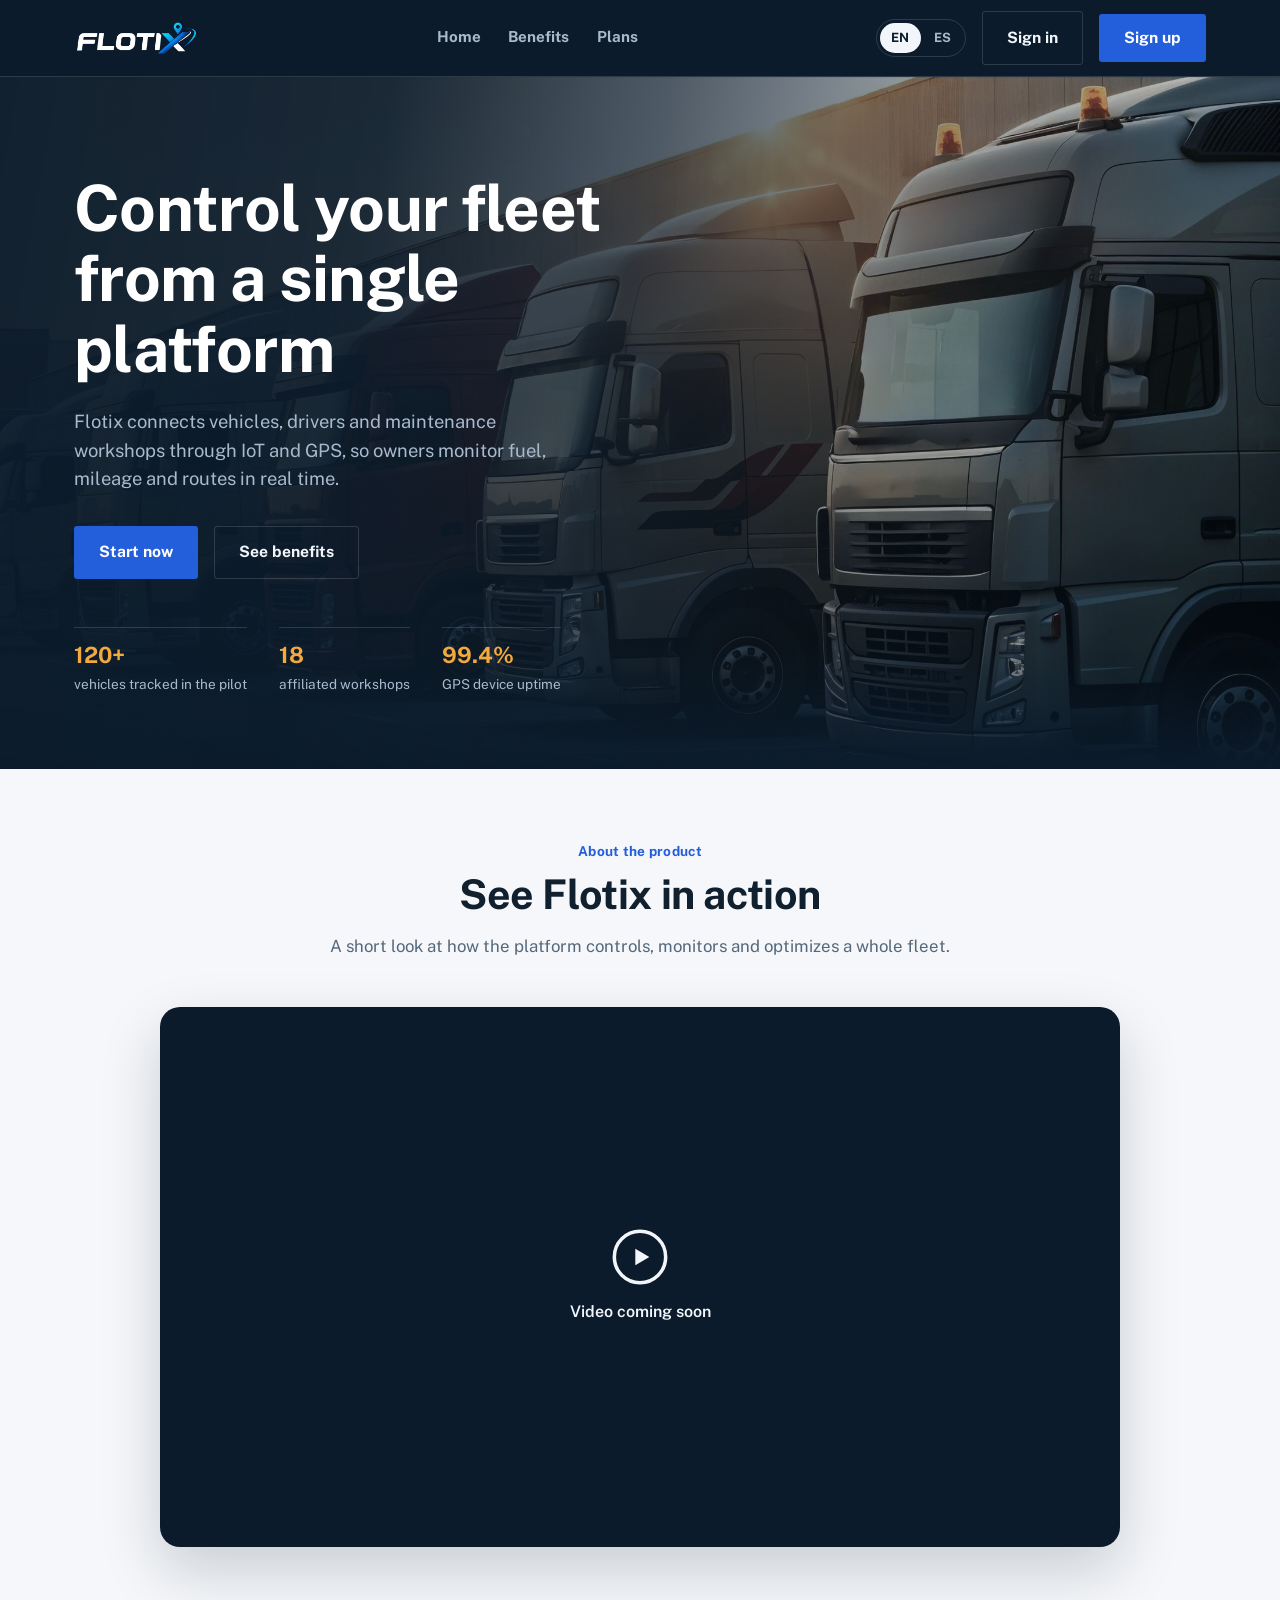
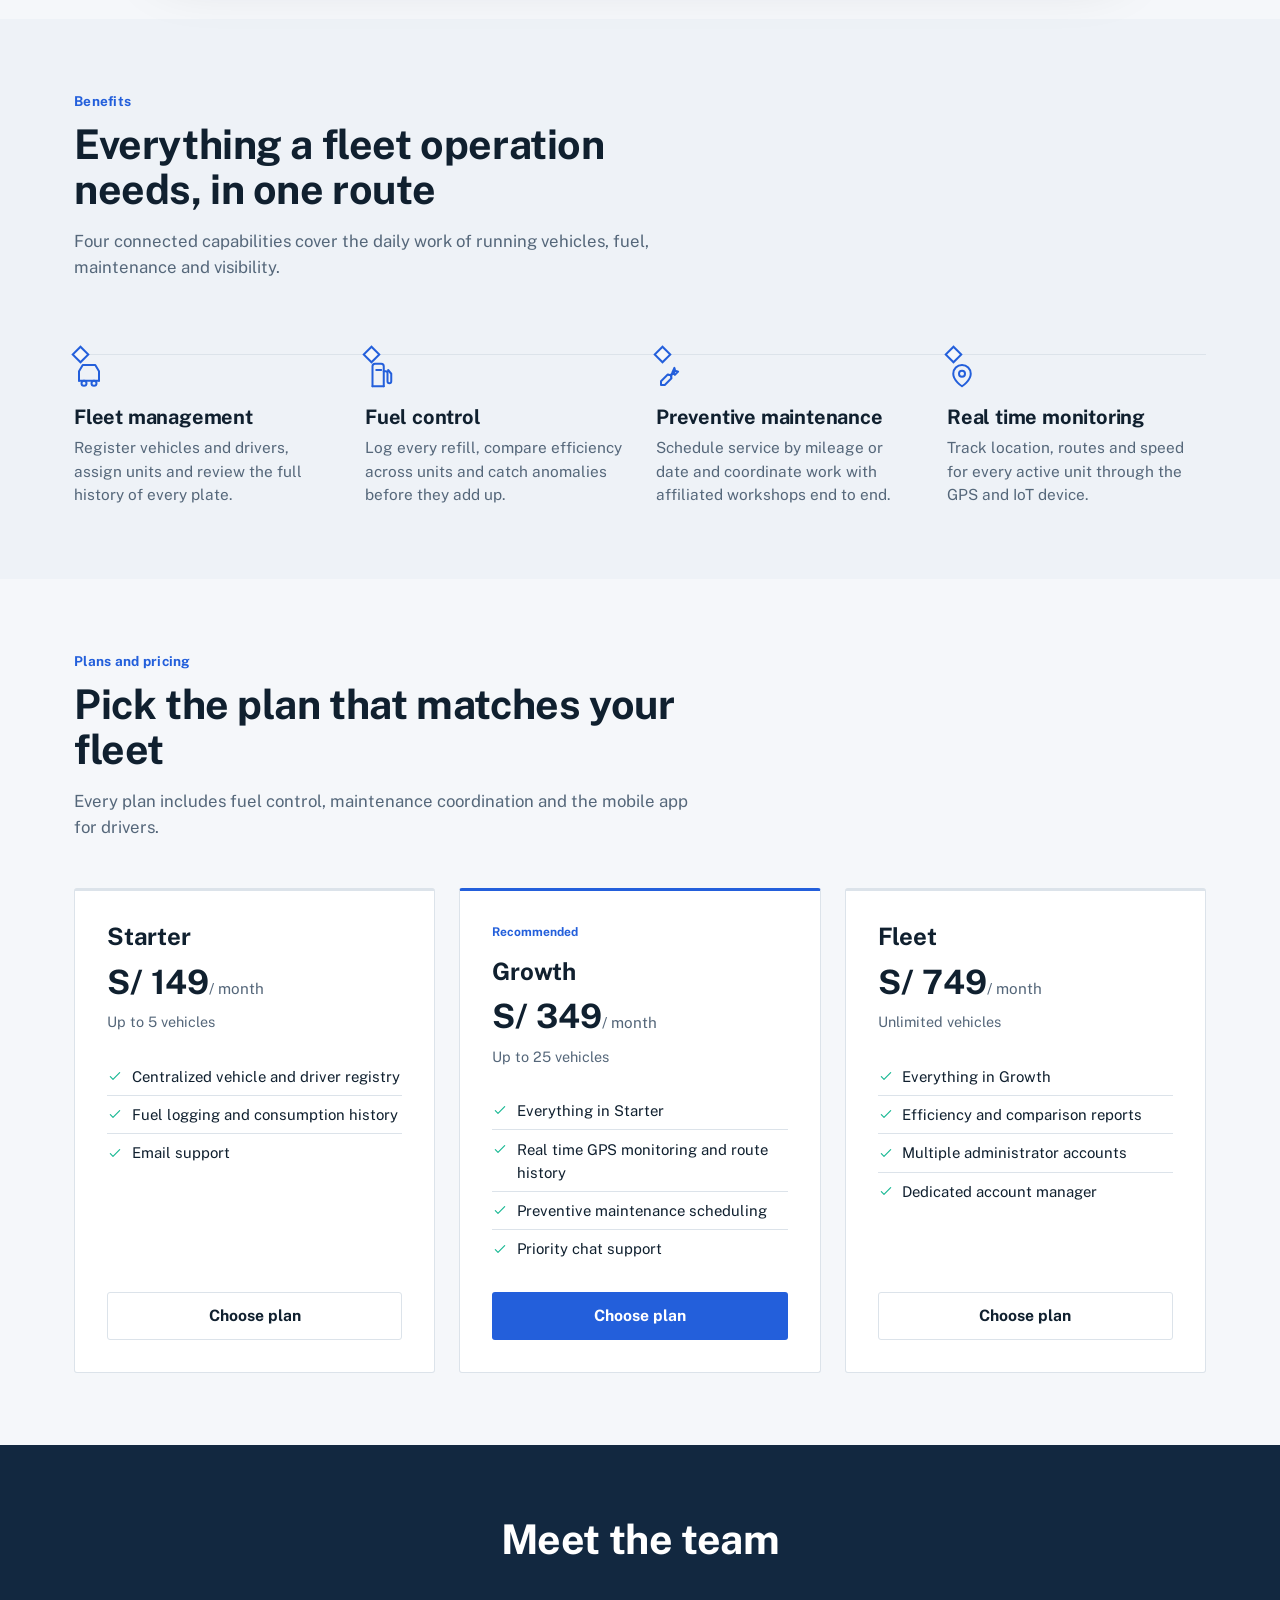
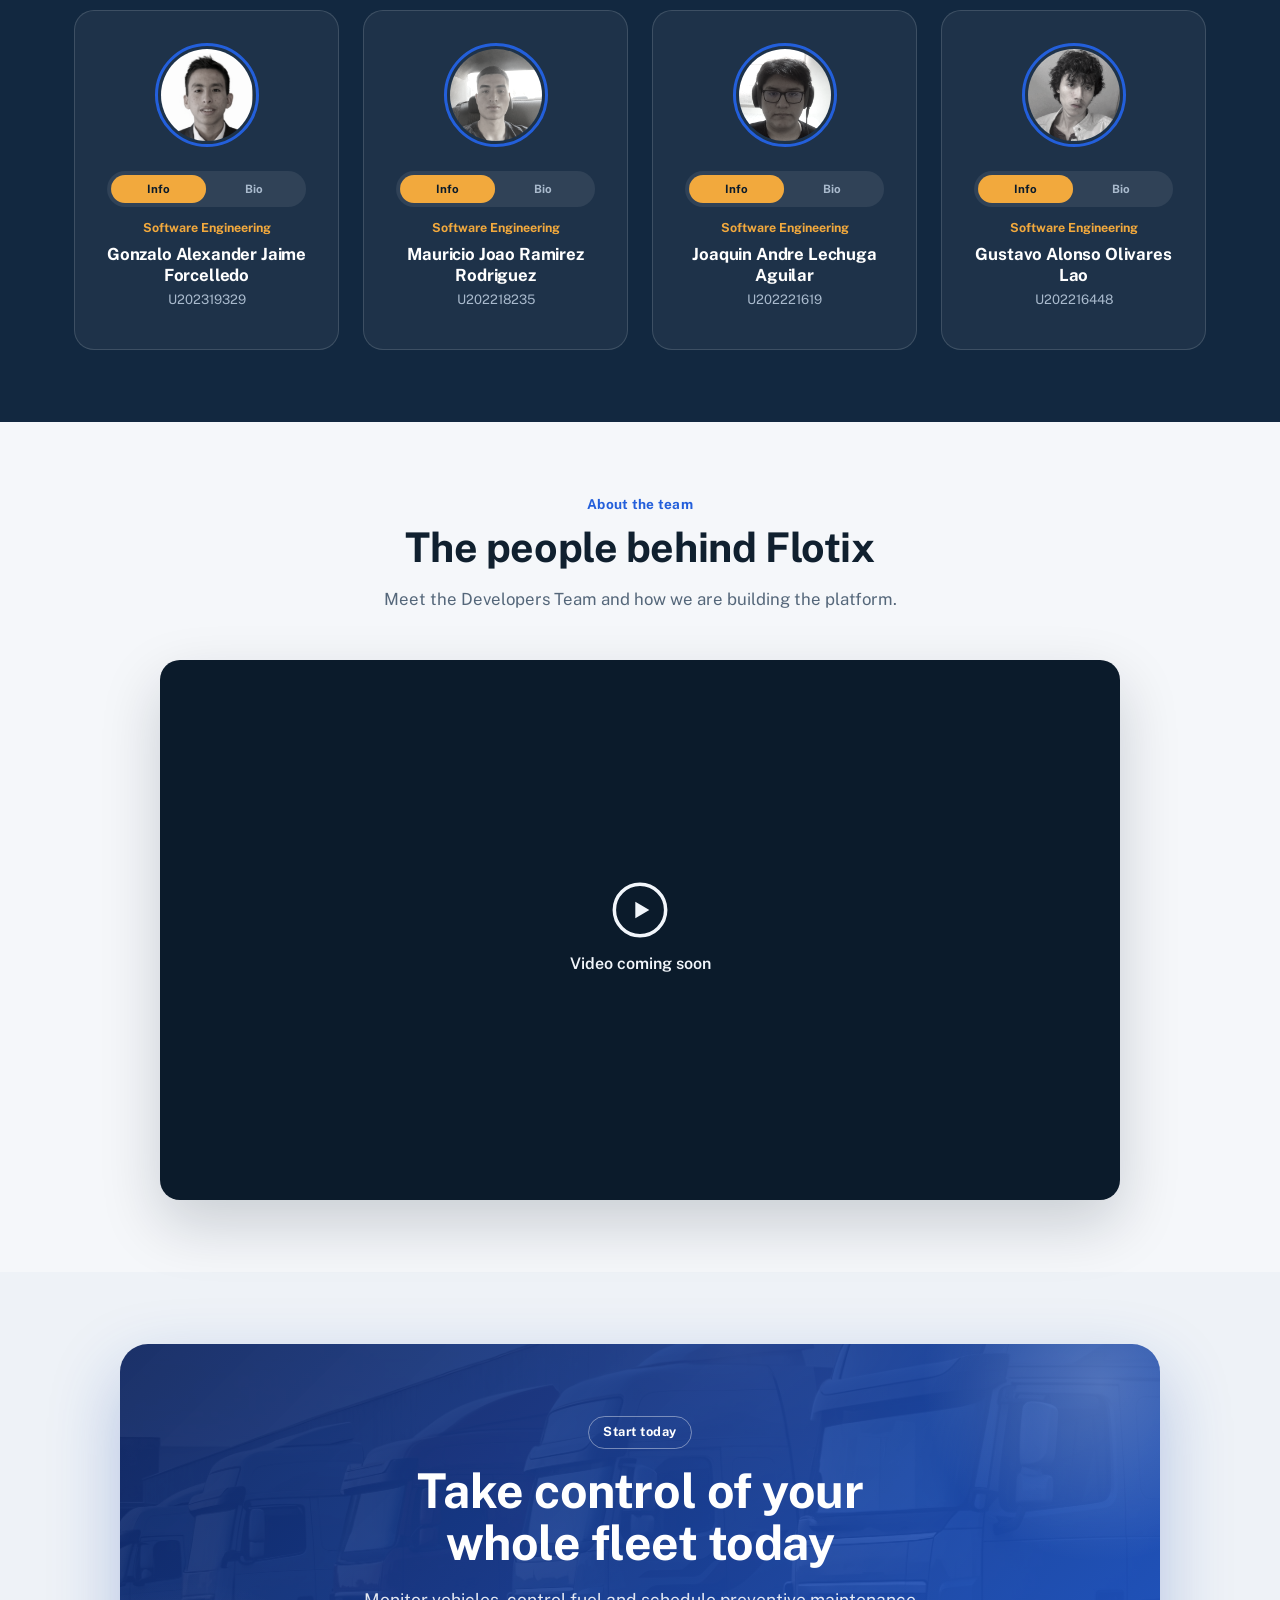
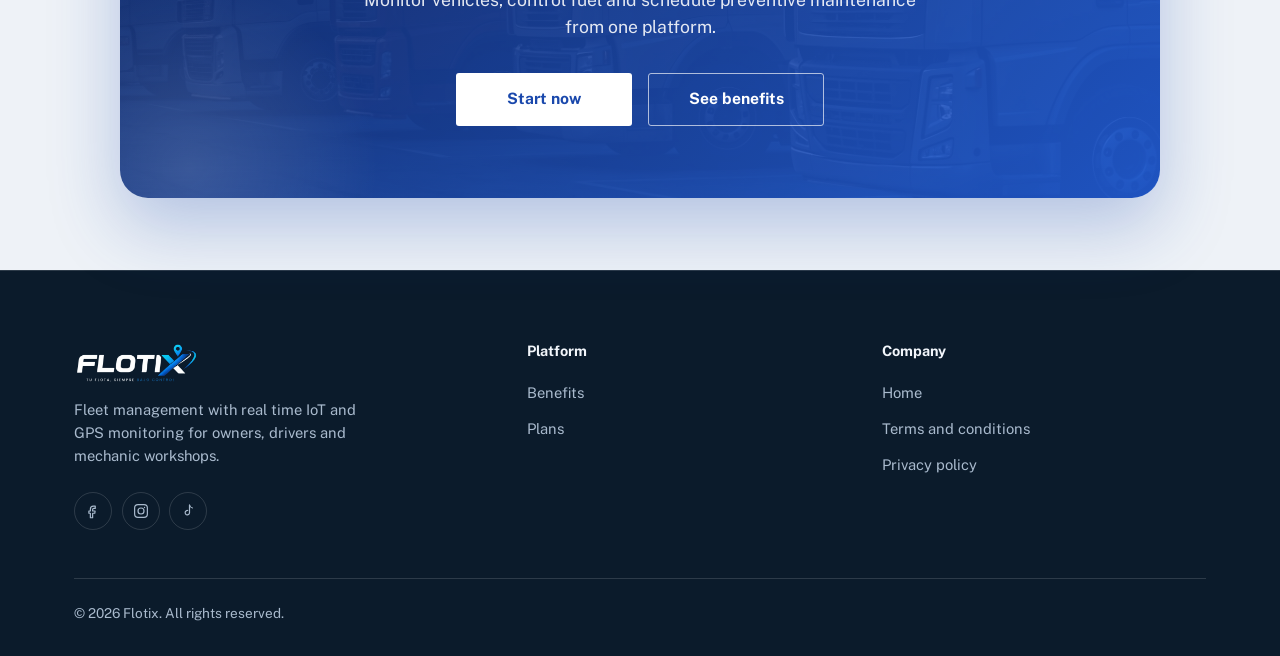
==== public/index.html @ 9bcc87c4 "feat(modifica-estructura): update structure" ====
<!DOCTYPE html>
<html lang="en">
<head>
<meta charset="UTF-8">
<meta name="viewport" content="width=device-width, initial-scale=1.0">
<title>Flotix</title>
<meta name="description" content="Flotix is a fleet management platform with real time GPS and IoT monitoring.">
<link rel="icon" type="image/png" href="assets/images/favicon.png">
<link rel="stylesheet" href="https://fonts.googleapis.com/css2?family=Public+Sans:wght@400;700&display=swap">
<link rel="stylesheet" href="assets/styles/styles.css">
</head>
<body>

<a class="skip-link" href="#main-content" data-i18n="skip">Skip to content</a>

<div id="header-placeholder"></div>

<main id="main-content">

  <!-- Inicio -->
  <section id="home" class="hero">
    <div class="container">
      <div class="hero-copy">
        <h1 data-i18n="hero.title">Control your fleet from a single platform</h1>
        <p class="hero-sub" data-i18n="hero.subtitle">Flotix connects vehicles, drivers and maintenance workshops through IoT and GPS, so owners monitor fuel, mileage and routes in real time.</p>
        <div class="hero-actions">
          <a class="btn btn-primary" href="#plans" data-i18n="hero.ctaPrimary">See plans</a>
          <a class="btn btn-ghost" href="#benefits" data-i18n="hero.ctaSecondary">See benefits</a>
        </div>
        <div class="hero-segments">
          <div>
            <span class="stat-num">120+</span>
            <span class="stat-label" data-i18n="hero.statVehicles">vehicles tracked in the pilot</span>
          </div>
          <div>
            <span class="stat-num">18</span>
            <span class="stat-label" data-i18n="hero.statWorkshops">affiliated workshops</span>
          </div>
          <div>
            <span class="stat-num">99.4%</span>
            <span class="stat-label" data-i18n="hero.statUptime">GPS device uptime</span>
          </div>
        </div>
      </div>
    </div>
  </section>

  <!-- Sobre el producto (video) -->
  <section id="about-product" class="video-section">
    <div class="container">
      <div class="section-head video-head">
        <span class="kicker" data-i18n="aboutProduct.kicker">KICKER</span>
        <h2 data-i18n="aboutProduct.title">TITLE</h2>
        <p data-i18n="aboutProduct.subtitle">SUB</p>
      </div>
      <div class="video-frame" data-video-url="">
        <div class="video-placeholder">
          <svg viewBox="0 0 24 24" width="56" height="56" aria-hidden="true"><circle cx="12" cy="12" r="11" fill="none" stroke="currentColor" stroke-width="1.5"/><path d="M10 8.5v7l6-3.5z" fill="currentColor"/></svg>
          <span data-i18n="aboutProduct.placeholder">Video coming soon</span>
        </div>
      </div>
    </div>
  </section>

  <!-- Beneficios -->
  <section id="benefits" class="section-alt">
    <div class="container">
      <div class="section-head">
        <span class="kicker" data-i18n="benefits.kicker">Benefits</span>
        <h2 data-i18n="benefits.title">Everything a fleet operation needs, in one route</h2>
        <p data-i18n="benefits.subtitle">Four connected capabilities cover the daily work of running vehicles, fuel, maintenance and visibility.</p>
      </div>

      <div class="feature-row">
        <div class="feature-item">
          <span class="waypoint" aria-hidden="true"></span>
          <svg class="feature-icon" viewBox="0 0 24 24" fill="none" stroke="currentColor" stroke-width="1.6" stroke-linecap="round" stroke-linejoin="round" aria-hidden="true">
            <path d="M4 16.5V9l3-5h10l3 5v7.5"/><path d="M4 16.5h16"/><circle cx="8" cy="18.5" r="2"/><circle cx="16" cy="18.5" r="2"/>
          </svg>
          <h3 data-i18n="benefits.fleetTitle">Fleet management</h3>
          <p data-i18n="benefits.fleetBody">Register vehicles and drivers, assign units and review the full history of every plate.</p>
        </div>
        <div class="feature-item">
          <span class="waypoint" aria-hidden="true"></span>
          <svg class="feature-icon" viewBox="0 0 24 24" fill="none" stroke="currentColor" stroke-width="1.6" stroke-linecap="round" stroke-linejoin="round" aria-hidden="true">
            <path d="M6 21V5a2 2 0 0 1 2-2h5a2 2 0 0 1 2 2v16"/><path d="M6 21h9"/><path d="M15 9h1.5a1.5 1.5 0 0 1 1.5 1.5V17a1.5 1.5 0 0 0 3 0v-6l-2.5-3"/><path d="M9 8h4"/>
          </svg>
          <h3 data-i18n="benefits.fuelTitle">Fuel control</h3>
          <p data-i18n="benefits.fuelBody">Log every refill, compare efficiency across units and catch anomalies before they add up.</p>
        </div>
        <div class="feature-item">
          <span class="waypoint" aria-hidden="true"></span>
          <svg class="feature-icon" viewBox="0 0 24 24" fill="none" stroke="currentColor" stroke-width="1.6" stroke-linecap="round" stroke-linejoin="round" aria-hidden="true">
            <path d="M14.7 6.3a4 4 0 0 1-5.3 5.3L4 17v3h3l5.4-5.4a4 4 0 0 1 5.3-5.3l-2.6 2.6-2-2z"/>
          </svg>
          <h3 data-i18n="benefits.maintenanceTitle">Preventive maintenance</h3>
          <p data-i18n="benefits.maintenanceBody">Schedule service by mileage or date and coordinate work with affiliated workshops end to end.</p>
        </div>
        <div class="feature-item">
          <span class="waypoint" aria-hidden="true"></span>
          <svg class="feature-icon" viewBox="0 0 24 24" fill="none" stroke="currentColor" stroke-width="1.6" stroke-linecap="round" stroke-linejoin="round" aria-hidden="true">
            <path d="M12 21s-7-4.5-7-10a7 7 0 0 1 14 0c0 5.5-7 10-7 10z"/><circle cx="12" cy="11" r="2.4"/>
          </svg>
          <h3 data-i18n="benefits.monitoringTitle">Real time monitoring</h3>
          <p data-i18n="benefits.monitoringBody">Track location, routes and speed for every active unit through the GPS and IoT device.</p>
        </div>
      </div>
    </div>
  </section>

  <!-- Planes -->
  <section id="plans">
    <div class="container">
      <div class="section-head">
        <span class="kicker" data-i18n="plans.kicker">Plans and pricing</span>
        <h2 data-i18n="plans.title">Pick the plan that matches your fleet</h2>
        <p data-i18n="plans.subtitle">Every plan includes fuel control, maintenance coordination and the mobile app for drivers.</p>
      </div>

      <div class="plan-grid">
        <div class="plan-card">
          <h3 data-i18n="plans.starterName">Starter</h3>
          <p class="plan-price">S/ 149<span data-i18n="plans.perMonth">/ month</span></p>
          <p class="plan-fleet-size" data-i18n="plans.starterFleet">Up to 5 vehicles</p>
          <ul>
            <li><svg viewBox="0 0 24 24" fill="none" stroke="currentColor" stroke-width="1.75" stroke-linecap="round" stroke-linejoin="round" aria-hidden="true"><path d="M5 13l4 4L19 7"/></svg><span data-i18n="plans.starterFeature1">Centralized vehicle and driver registry</span></li>
            <li><svg viewBox="0 0 24 24" fill="none" stroke="currentColor" stroke-width="1.75" stroke-linecap="round" stroke-linejoin="round" aria-hidden="true"><path d="M5 13l4 4L19 7"/></svg><span data-i18n="plans.starterFeature2">Fuel logging and consumption history</span></li>
            <li><svg viewBox="0 0 24 24" fill="none" stroke="currentColor" stroke-width="1.75" stroke-linecap="round" stroke-linejoin="round" aria-hidden="true"><path d="M5 13l4 4L19 7"/></svg><span data-i18n="plans.starterFeature3">Email support</span></li>
          </ul>
          <button type="button" class="btn btn-outline btn-block" data-i18n="plans.ctaChoose">Choose plan</button>
        </div>

        <div class="plan-card is-recommended">
          <span class="plan-flag" data-i18n="plans.growthFlag">Recommended</span>
          <h3 data-i18n="plans.growthName">Growth</h3>
          <p class="plan-price">S/ 349<span data-i18n="plans.perMonth">/ month</span></p>
          <p class="plan-fleet-size" data-i18n="plans.growthFleet">Up to 25 vehicles</p>
          <ul>
            <li><svg viewBox="0 0 24 24" fill="none" stroke="currentColor" stroke-width="1.75" stroke-linecap="round" stroke-linejoin="round" aria-hidden="true"><path d="M5 13l4 4L19 7"/></svg><span data-i18n="plans.growthFeature1">Everything in Starter</span></li>
            <li><svg viewBox="0 0 24 24" fill="none" stroke="currentColor" stroke-width="1.75" stroke-linecap="round" stroke-linejoin="round" aria-hidden="true"><path d="M5 13l4 4L19 7"/></svg><span data-i18n="plans.growthFeature2">Real time GPS monitoring and route history</span></li>
            <li><svg viewBox="0 0 24 24" fill="none" stroke="currentColor" stroke-width="1.75" stroke-linecap="round" stroke-linejoin="round" aria-hidden="true"><path d="M5 13l4 4L19 7"/></svg><span data-i18n="plans.growthFeature3">Preventive maintenance scheduling</span></li>
            <li><svg viewBox="0 0 24 24" fill="none" stroke="currentColor" stroke-width="1.75" stroke-linecap="round" stroke-linejoin="round" aria-hidden="true"><path d="M5 13l4 4L19 7"/></svg><span data-i18n="plans.growthFeature4">Priority chat support</span></li>
          </ul>
          <button type="button" class="btn btn-primary btn-block" data-i18n="plans.ctaChoose">Choose plan</button>
        </div>

        <div class="plan-card">
          <h3 data-i18n="plans.fleetName">Fleet</h3>
          <p class="plan-price">S/ 749<span data-i18n="plans.perMonth">/ month</span></p>
          <p class="plan-fleet-size" data-i18n="plans.fleetFleet">Unlimited vehicles</p>
          <ul>
            <li><svg viewBox="0 0 24 24" fill="none" stroke="currentColor" stroke-width="1.75" stroke-linecap="round" stroke-linejoin="round" aria-hidden="true"><path d="M5 13l4 4L19 7"/></svg><span data-i18n="plans.fleetFeature1">Everything in Growth</span></li>
            <li><svg viewBox="0 0 24 24" fill="none" stroke="currentColor" stroke-width="1.75" stroke-linecap="round" stroke-linejoin="round" aria-hidden="true"><path d="M5 13l4 4L19 7"/></svg><span data-i18n="plans.fleetFeature2">Efficiency and comparison reports</span></li>
            <li><svg viewBox="0 0 24 24" fill="none" stroke="currentColor" stroke-width="1.75" stroke-linecap="round" stroke-linejoin="round" aria-hidden="true"><path d="M5 13l4 4L19 7"/></svg><span data-i18n="plans.fleetFeature3">Multiple administrator accounts</span></li>
            <li><svg viewBox="0 0 24 24" fill="none" stroke="currentColor" stroke-width="1.75" stroke-linecap="round" stroke-linejoin="round" aria-hidden="true"><path d="M5 13l4 4L19 7"/></svg><span data-i18n="plans.fleetFeature4">Dedicated account manager</span></li>
          </ul>
          <button type="button" class="btn btn-outline btn-block" data-i18n="plans.ctaChoose">Choose plan</button>
        </div>
      </div>
    </div>
  </section>

  <!-- Conoce al equipo (not in the main nav, reachable by scrolling only) -->
  <section id="team" class="premium-team">
    <div class="container">
      <h2 class="team-title-modern" data-i18n="team.title">Meet the team</h2>

      <div class="team-container">

        <div class="member-card" data-member="1">
          <div class="member-tabs">
            <button class="tab-btn active" data-tab="info" data-i18n="team.tabs.info">Info</button>
            <button class="tab-btn" data-tab="bio" data-i18n="team.tabs.bio">Bio</button>
          </div>
          <div class="member-avatar-ring"><img src="assets/images/team_member_gonzalo.jpg" alt="Gonzalo Alexander Jaime Forcelledo"></div>
          <div class="member-content-pane active" data-pane="info">
            <span class="member-role-label" data-i18n="team.member1.role">Software Engineering</span>
            <h3 class="member-name-large">Gonzalo Alexander Jaime Forcelledo</h3>
            <span class="member-code">U202319329</span>
          </div>
          <div class="member-content-pane" data-pane="bio">
            <p class="bio-text" data-i18n="team.member1.bio">Working on Flotix as part of the Developers Team for the Web Applications course.</p>
          </div>
        </div>

        <div class="member-card" data-member="2">
          <div class="member-tabs">
            <button class="tab-btn active" data-tab="info" data-i18n="team.tabs.info">Info</button>
            <button class="tab-btn" data-tab="bio" data-i18n="team.tabs.bio">Bio</button>
          </div>
          <div class="member-avatar-ring"><img src="assets/images/team_member_mauricio.jpg" alt="Mauricio Joao Ramirez Rodriguez"></div>
          <div class="member-content-pane active" data-pane="info">
            <span class="member-role-label" data-i18n="team.member2.role">Software Engineering</span>
            <h3 class="member-name-large">Mauricio Joao Ramirez Rodriguez</h3>
            <span class="member-code">U202218235</span>
          </div>
          <div class="member-content-pane" data-pane="bio">
            <p class="bio-text" data-i18n="team.member2.bio">Working on Flotix as part of the Developers Team for the Web Applications course.</p>
          </div>
        </div>

        <div class="member-card" data-member="3">
          <div class="member-tabs">
            <button class="tab-btn active" data-tab="info" data-i18n="team.tabs.info">Info</button>
            <button class="tab-btn" data-tab="bio" data-i18n="team.tabs.bio">Bio</button>
          </div>
          <div class="member-avatar-ring"><img src="assets/images/team_member_joaquin.jpg" alt="Joaquin Andre Lechuga Aguilar"></div>
          <div class="member-content-pane active" data-pane="info">
            <span class="member-role-label" data-i18n="team.member3.role">Software Engineering</span>
            <h3 class="member-name-large">Joaquin Andre Lechuga Aguilar</h3>
            <span class="member-code">U202221619</span>
          </div>
          <div class="member-content-pane" data-pane="bio">
            <p class="bio-text" data-i18n="team.member3.bio">Working on Flotix as part of the Developers Team for the Web Applications course.</p>
          </div>
        </div>

        <div class="member-card" data-member="4">
          <div class="member-tabs">
            <button class="tab-btn active" data-tab="info" data-i18n="team.tabs.info">Info</button>
            <button class="tab-btn" data-tab="bio" data-i18n="team.tabs.bio">Bio</button>
          </div>
          <div class="member-avatar-ring"><img src="assets/images/team_member_gustavo.jpg" alt="Gustavo Alonso Olivares Lao"></div>
          <div class="member-content-pane active" data-pane="info">
            <span class="member-role-label" data-i18n="team.member4.role">Software Engineering</span>
            <h3 class="member-name-large">Gustavo Alonso Olivares Lao</h3>
            <span class="member-code">U202216448</span>
          </div>
          <div class="member-content-pane" data-pane="bio">
            <p class="bio-text" data-i18n="team.member4.bio">Working on Flotix as part of the Developers Team for the Web Applications course.</p>
          </div>
        </div>

      </div>
    </div>
  </section>

  <!-- Sobre el equipo (video) -->
  <section id="about-team" class="video-section">
    <div class="container">
      <div class="section-head video-head">
        <span class="kicker" data-i18n="aboutTeam.kicker">KICKER</span>
        <h2 data-i18n="aboutTeam.title">TITLE</h2>
        <p data-i18n="aboutTeam.subtitle">SUB</p>
      </div>
      <div class="video-frame" data-video-url="">
        <div class="video-placeholder">
          <svg viewBox="0 0 24 24" width="56" height="56" aria-hidden="true"><circle cx="12" cy="12" r="11" fill="none" stroke="currentColor" stroke-width="1.5"/><path d="M10 8.5v7l6-3.5z" fill="currentColor"/></svg>
          <span data-i18n="aboutTeam.placeholder">Video coming soon</span>
        </div>
      </div>
    </div>
  </section>


  <!-- Call to action -->
  <section id="cta" class="cta-section">
    <div class="container">
      <div class="cta-card">
        <span class="cta-kicker" data-i18n="cta.kicker">Flotix</span>
        <h2 data-i18n="cta.title">Take control of your whole fleet today</h2>
        <p data-i18n="cta.subtitle">Monitor vehicles, control fuel and schedule preventive maintenance from one platform.</p>
        <div class="cta-actions">
          <a class="btn btn-light" href="#plans" data-i18n="hero.ctaPrimary">Start now</a>
          <a class="btn btn-ghost" href="#benefits" data-i18n="hero.ctaSecondary">See benefits</a>
        </div>
      </div>
    </div>
  </section>

</main>

<div id="footer-placeholder"></div>

<script src="assets/scripts/main.js"></script>
</body>
</html>
---- public/assets/styles/styles.css ----
@font-face {
  font-family: "Araboto";
  font-weight: 400;
  font-style: normal;
  src:
    local("Araboto Regular"),
    local("Araboto-Regular");
  font-display: swap;
}

@font-face {
  font-family: "Araboto";
  font-weight: 700;
  font-style: normal;
  src:
    local("Araboto Bold"),
    local("Araboto-Bold");
  font-display: swap;
}

:root {
  --color-ink: #10202f;
  --color-muted: #55677a;
  --color-surface: #f5f7fa;
  --color-surface-alt: #ffffff;
  --color-surface-tint: #eef2f7;
  --color-night: #0b1b2b;
  --color-night-alt: #122840;
  --color-route: #235fdb;
  --color-route-dark: #1a48ac;
  --color-route-light: #dde8fc;
  --color-pace: #17b893;
  --color-pace-light: #dcf5ee;
  --color-fuel: #f2a93d;
  --color-line: #dce3ea;
  --color-line-night: rgba(255, 255, 255, 0.14);
  --color-on-night: #f2f6fb;
  --color-on-night-muted: #a9bacd;

  --font-base:
    "Araboto", "Public Sans", -apple-system, BlinkMacSystemFont, "Segoe UI",
    sans-serif;

  --content-width: 1180px;
  --radius-sm: 3px;
  --radius-md: 6px;
  --space-1: 0.5rem;
  --space-2: 1rem;
  --space-3: 1.5rem;
  --space-4: 2rem;
  --space-5: 3rem;
  --space-6: 4.5rem;
  --space-7: 6rem;
}

*,
*::before,
*::after {
  box-sizing: border-box;
}
html {
  scroll-behavior: smooth;
}

@media (prefers-reduced-motion: reduce) {
  html {
    scroll-behavior: auto;
  }
  *,
  *::before,
  *::after {
    animation-duration: 0.01ms !important;
    animation-iteration-count: 1 !important;
    transition-duration: 0.01ms !important;
    scroll-behavior: auto !important;
  }
}

body {
  margin: 0;
  font-family: var(--font-base);
  font-weight: 400;
  font-size: 16px;
  line-height: 1.55;
  color: var(--color-ink);
  background: var(--color-surface);
  -webkit-font-smoothing: antialiased;
}

img,
svg {
  display: block;
  max-width: 100%;
}
a {
  color: inherit;
}
ul,
ol {
  margin: 0;
  padding: 0;
  list-style: none;
}
button {
  font-family: inherit;
  cursor: pointer;
}

h1,
h2,
h3,
h4 {
  font-family: var(--font-base);
  font-weight: 700;
  line-height: 1.1;
  letter-spacing: -0.01em;
  margin: 0;
}

p {
  margin: 0;
}

.visually-hidden {
  position: absolute;
  width: 1px;
  height: 1px;
  padding: 0;
  margin: -1px;
  overflow: hidden;
  clip: rect(0, 0, 0, 0);
  white-space: nowrap;
  border: 0;
}

.skip-link {
  position: absolute;
  top: -48px;
  left: var(--space-2);
  background: var(--color-route);
  color: #fff;
  padding: 0.7rem 1.1rem;
  border-radius: var(--radius-sm);
  z-index: 200;
  transition: top 150ms ease;
  font-weight: 700;
}
.skip-link:focus {
  top: var(--space-2);
}

:focus-visible {
  outline: 2px solid var(--color-fuel);
  outline-offset: 3px;
}

.container {
  width: 100%;
  max-width: var(--content-width);
  margin-inline: auto;
  padding-inline: var(--space-3);
}

section {
  padding-block: var(--space-6);
}

.section-head {
  max-width: 640px;
  margin-bottom: var(--space-5);
}
.section-head .kicker {
  display: block;
  font-weight: 700;
  font-size: 0.85rem;
  letter-spacing: 0.02em;
  color: var(--color-route);
  margin-bottom: 0.6rem;
}
.section-head h2 {
  font-size: clamp(1.9rem, 3.2vw, 2.6rem);
  color: var(--color-ink);
}
.section-head p {
  margin-top: var(--space-2);
  color: var(--color-muted);
  font-size: 1.05rem;
}

.section-alt {
  background: var(--color-surface-tint);
}
.section-night {
  background: var(--color-night);
  color: var(--color-on-night);
}
.section-night .section-head h2 {
  color: var(--color-on-night);
}
.section-night .section-head p {
  color: var(--color-on-night-muted);
}

/* ---------- Buttons ---------- */
.btn {
  display: inline-flex;
  align-items: center;
  justify-content: center;
  gap: 0.5rem;
  font-family: var(--font-base);
  font-weight: 700;
  font-size: 0.98rem;
  padding: 0.85rem 1.5rem;
  min-height: 44px;
  border-radius: var(--radius-sm);
  border: 1.5px solid transparent;
  text-decoration: none;
  transition:
          transform 100ms ease-out,
          background-color 150ms ease,
          border-color 150ms ease;
  white-space: nowrap;
}
.btn:active {
  transform: scale(0.97);
}
.btn-primary {
  background: var(--color-route);
  color: #ffffff;
}
.btn-primary:hover {
  background: var(--color-route-dark);
}
.btn-ghost {
  background: transparent;
  border-color: var(--color-line-night);
  color: var(--color-on-night);
}
.btn-ghost:hover {
  border-color: var(--color-on-night);
}
.btn-outline {
  background: transparent;
  border-color: var(--color-line);
  color: var(--color-ink);
}
.btn-outline:hover {
  border-color: var(--color-route);
  color: var(--color-route);
}
.btn-block {
  width: 100%;
}

/* ---------- Header ---------- */
.site-header {
  position: sticky;
  top: 0;
  z-index: 100;
  background: var(--color-night);
  border-bottom: 1px solid var(--color-line-night);
}
.site-header .container {
  display: flex;
  align-items: center;
  justify-content: space-between;
  gap: var(--space-3);
  padding-block: 0.7rem;
}
.brand {
  display: flex;
  align-items: center;
  text-decoration: none;
}
.brand img {
  height: 34px;
  width: auto;
  display: block;
}

.primary-nav {
  display: flex;
  align-items: center;
  gap: var(--space-4);
}
.primary-nav ul {
  display: flex;
  gap: var(--space-3);
}
.primary-nav a {
  font-size: 0.95rem;
  font-weight: 700;
  text-decoration: none;
  color: var(--color-on-night-muted);
  padding: 0.4rem 0.1rem;
  border-bottom: 2px solid transparent;
  transition:
          color 150ms ease,
          border-color 150ms ease;
}
.primary-nav a:hover,
.primary-nav a:focus-visible {
  color: var(--color-on-night);
  border-color: var(--color-fuel);
}

.header-actions {
  display: flex;
  align-items: center;
  gap: var(--space-2);
}

.lang-toggle {
  display: inline-flex;
  border: 1px solid var(--color-line-night);
  border-radius: 999px;
  padding: 3px;
  gap: 2px;
}
.lang-toggle button {
  border: none;
  background: transparent;
  color: var(--color-on-night-muted);
  font-family: var(--font-base);
  font-size: 0.8rem;
  font-weight: 700;
  padding: 0.35rem 0.7rem;
  border-radius: 999px;
  min-height: 30px;
  transition:
          background-color 150ms ease,
          color 150ms ease;
}
.lang-toggle button[aria-pressed="true"] {
  background: var(--color-on-night);
  color: var(--color-night);
}

.nav-toggle {
  display: none;
  border: 1px solid var(--color-line-night);
  background: transparent;
  color: var(--color-on-night);
  width: 44px;
  height: 44px;
  border-radius: var(--radius-sm);
  align-items: center;
  justify-content: center;
}
.nav-toggle svg {
  width: 22px;
  height: 22px;
}
.icon-close {
  display: none;
}
.nav-toggle[aria-expanded="true"] .icon-menu {
  display: none;
}
.nav-toggle[aria-expanded="true"] .icon-close {
  display: block;
}

/* ---------- Hero ---------- */
.hero {
  background-image: linear-gradient(
          100deg,
          rgba(11, 27, 43, 0.97) 0%,
          rgba(11, 27, 43, 0.93) 28%,
          rgba(11, 27, 43, 0.72) 48%,
          rgba(11, 27, 43, 0.4) 68%,
          rgba(11, 27, 43, 0.22) 100%
  ),
  linear-gradient(
          0deg,
          rgba(11, 27, 43, 1) 0%,
          rgba(11, 27, 43, 0.15) 18%,
          rgba(11, 27, 43, 0) 40%
  ),
  url("../images/hero-fleet.jpg");
  background-size: cover;
  background-position: center 38%;
  color: var(--color-on-night);
  padding-block: var(--space-7) var(--space-6);
  overflow: hidden;
}
.hero .container {
  display: block;
}
.hero-copy {
  max-width: 640px;
}

.hero h1 {
  font-size: clamp(2.6rem, 5vw, 4rem);
  color: #ffffff;
  max-width: 14ch;
}
.hero-sub {
  margin-top: var(--space-3);
  font-size: 1.15rem;
  color: var(--color-on-night-muted);
  max-width: 46ch;
}
.hero-actions {
  margin-top: var(--space-4);
  display: flex;
  flex-wrap: wrap;
  gap: var(--space-2);
}

.hero-segments {
  margin-top: var(--space-5);
  display: flex;
  gap: var(--space-4);
}
.hero-segments div {
  border-top: 1px solid var(--color-line-night);
  padding-top: 0.6rem;
}
.hero-segments .stat-num {
  display: block;
  font-weight: 700;
  font-size: 1.4rem;
  color: var(--color-fuel);
}
.hero-segments .stat-label {
  font-size: 0.85rem;
  color: var(--color-on-night-muted);
}

/* ---------- Benefits (route line) ---------- */
.feature-row {
  display: flex;
  gap: var(--space-4);
  position: relative;
}
.feature-row::before {
  content: "";
  position: absolute;
  top: 26px;
  left: 0;
  right: 0;
  height: 1px;
  background: var(--color-line);
}
.feature-item {
  flex: 1;
  position: relative;
  padding-top: var(--space-4);
}
.feature-item .waypoint {
  position: absolute;
  top: 20px;
  left: 0;
  width: 13px;
  height: 13px;
  background: var(--color-surface);
  border: 2px solid var(--color-route);
  transform: rotate(45deg);
}
.feature-item .feature-icon {
  width: 30px;
  height: 30px;
  color: var(--color-route);
  margin-bottom: var(--space-2);
}
.feature-item h3 {
  font-size: 1.25rem;
  margin-bottom: 0.5rem;
}
.feature-item p {
  color: var(--color-muted);
  font-size: 0.96rem;
}

/* ---------- Plans ---------- */
.plan-grid {
  display: grid;
  grid-template-columns: repeat(3, 1fr);
  gap: var(--space-3);
  align-items: stretch;
}
.plan-card {
  border: 1px solid var(--color-line);
  border-top: 3px solid var(--color-line);
  background: var(--color-surface-alt);
  border-radius: var(--radius-sm);
  padding: var(--space-4);
  display: flex;
  flex-direction: column;
}
.plan-card.is-recommended {
  border-top-color: var(--color-route);
}
.plan-card .plan-flag {
  font-weight: 700;
  font-size: 0.75rem;
  color: var(--color-route);
  margin-bottom: var(--space-2);
}
.plan-card h3 {
  font-size: 1.5rem;
  margin-bottom: 0.4rem;
}
.plan-card .plan-price {
  font-weight: 700;
  font-size: 2.1rem;
  color: var(--color-ink);
  margin-bottom: 0.2rem;
}
.plan-card .plan-price span {
  font-size: 0.95rem;
  color: var(--color-muted);
  font-weight: 400;
}
.plan-card .plan-fleet-size {
  color: var(--color-muted);
  font-size: 0.9rem;
  margin-bottom: var(--space-3);
}
.plan-card ul {
  flex: 1;
  margin-bottom: var(--space-3);
}
.plan-card ul li {
  display: flex;
  gap: 0.55rem;
  padding: 0.45rem 0;
  font-size: 0.93rem;
  border-top: 1px solid var(--color-line);
}
.plan-card ul li:first-child {
  border-top: none;
}
.plan-card ul li svg {
  width: 16px;
  height: 16px;
  color: var(--color-pace);
  flex-shrink: 0;
  margin-top: 0.2rem;
}

/* ---------- Team (card + tab pattern) ---------- */
.premium-team {
  background: var(--color-night-alt);
  color: var(--color-on-night);
  text-align: center;
}

.team-title-modern {
  font-size: clamp(1.9rem, 3.2vw, 2.6rem);
  color: #ffffff;
  margin-bottom: var(--space-5);
}

.team-container {
  display: grid;
  grid-template-columns: repeat(4, 1fr);
  gap: var(--space-3);
}

.member-card {
  position: relative;
  width: 100%;
  height: 340px;
  border-radius: 20px;
  overflow: hidden;
  background: rgba(255, 255, 255, 0.05);
  border: 1px solid var(--color-line-night);
  text-align: center;
  transition:
          transform 150ms ease,
          border-color 150ms ease;
}
.member-card:hover {
  transform: translateY(-4px);
  border-color: var(--color-route);
}

.member-avatar-ring {
  margin: 2rem auto 0;
  width: 104px;
  height: 104px;
  border-radius: 50%;
  border: 3px solid var(--color-route);
  padding: 3px;
  display: flex;
  align-items: center;
  justify-content: center;
  transition: transform 150ms ease;
  overflow: hidden;
}
.member-card:hover .member-avatar-ring {
  transform: scale(1.05);
}
.member-avatar-ring img {
  width: 100%;
  height: 100%;
  border-radius: 50%;
  object-fit: cover;
  filter: grayscale(85%) contrast(1.05);
  transition: filter 200ms ease;
}
.member-card:hover .member-avatar-ring img {
  filter: grayscale(0%) contrast(1.02);
}

.member-tabs {
  position: absolute;
  top: 160px;
  left: 50%;
  transform: translateX(-50%);
  display: flex;
  background: rgba(255, 255, 255, 0.08);
  border-radius: 30px;
  padding: 4px;
  width: 76%;
}
.tab-btn {
  flex: 1;
  padding: 7px 0;
  font-size: 0.72rem;
  font-weight: 700;
  border: none;
  background: transparent;
  color: var(--color-on-night-muted);
  border-radius: 20px;
  transition:
          color 150ms ease,
          background-color 150ms ease;
}
.tab-btn.active {
  color: var(--color-night);
  background: var(--color-fuel);
}

.member-content-pane {
  position: absolute;
  top: 204px;
  left: 0;
  right: 0;
  bottom: 0;
  padding: 0 1.4rem 1.4rem;
  opacity: 0;
  pointer-events: none;
  transition: opacity 200ms ease;
  text-align: center;
}
.member-content-pane.active {
  opacity: 1;
  pointer-events: auto;
}

.member-name-large {
  font-size: 1.05rem;
  color: #ffffff;
  line-height: 1.2;
  margin-top: 0.3rem;
}
.member-role-label {
  font-size: 0.78rem;
  font-weight: 700;
  color: var(--color-fuel);
}
.member-code {
  display: block;
  margin-top: 0.3rem;
  font-size: 0.82rem;
  color: var(--color-on-night-muted);
}
.bio-text {
  font-size: 0.88rem;
  line-height: 1.5;
  color: var(--color-on-night-muted);
  margin-top: 0.6rem;
}

/* ---------- Video sections ---------- */
.video-section .video-head {
  margin-inline: auto;
  text-align: center;
}
.video-frame {
  position: relative;
  max-width: 960px;
  margin-inline: auto;
  aspect-ratio: 16 / 9;
  border-radius: 20px;
  overflow: hidden;
  background: var(--color-night);
  box-shadow: 0 24px 60px rgba(8, 20, 40, 0.18);
}
.video-frame iframe,
.video-frame video {
  position: absolute;
  inset: 0;
  width: 100%;
  height: 100%;
  border: 0;
}
.video-placeholder {
  position: absolute;
  inset: 0;
  display: flex;
  flex-direction: column;
  align-items: center;
  justify-content: center;
  gap: 0.9rem;
  color: var(--color-on-night);
  font-weight: 600;
}

/* ---------- Call to action ---------- */
.cta-section {
  padding-block: var(--space-6);
  background: var(--color-surface-tint);
}
.cta-card {
  position: relative;
  overflow: hidden;
  isolation: isolate;
  max-width: 1040px;
  margin-inline: auto;
  padding: clamp(2.5rem, 6vw, 4.5rem) clamp(1.5rem, 5vw, 4rem);
  border-radius: 28px;
  text-align: center;
  color: #ffffff;
  background:
    linear-gradient(135deg, rgba(14, 38, 99, 0.94), rgba(35, 95, 219, 0.88)),
    url("../images/hero-fleet.jpg") center / cover no-repeat;
  box-shadow: 0 28px 70px rgba(26, 72, 172, 0.28);
}
.cta-card::before {
  content: "";
  position: absolute;
  z-index: -1;
  top: -140px;
  right: -120px;
  width: 360px;
  height: 360px;
  border-radius: 50%;
  background: radial-gradient(circle, rgba(255, 255, 255, 0.22), transparent 70%);
}
.cta-card::after {
  content: "";
  position: absolute;
  z-index: -1;
  bottom: -160px;
  left: -120px;
  width: 380px;
  height: 380px;
  border-radius: 50%;
  background: radial-gradient(circle, rgba(255, 255, 255, 0.14), transparent 70%);
}
.cta-kicker {
  display: inline-block;
  margin-bottom: var(--space-2);
  padding: 0.35rem 0.9rem;
  border: 1px solid rgba(255, 255, 255, 0.4);
  border-radius: 999px;
  font-size: 0.8rem;
  font-weight: 700;
  letter-spacing: 0.04em;
  color: #ffffff;
}
.cta-card h2 {
  max-width: 18ch;
  margin-inline: auto;
  font-size: clamp(2rem, 4vw, 3rem);
  line-height: 1.1;
  color: #ffffff;
}
.cta-card p {
  max-width: 54ch;
  margin: var(--space-2) auto 0;
  font-size: 1.1rem;
  color: rgba(255, 255, 255, 0.88);
}
.cta-actions {
  display: flex;
  flex-wrap: wrap;
  justify-content: center;
  gap: var(--space-2);
  margin-top: var(--space-4);
}
.cta-card .btn {
  min-width: 11rem;
}
.cta-card .btn-light {
  background: #ffffff;
  color: var(--color-route-dark);
}
.cta-card .btn-light:hover {
  background: var(--color-route-light);
}
.cta-card .btn-ghost {
  background: transparent;
  border-color: rgba(255, 255, 255, 0.65);
  color: #ffffff;
}
.cta-card .btn-ghost:hover {
  border-color: #ffffff;
  background: rgba(255, 255, 255, 0.1);
}

/* ---------- Footer ---------- */
.site-footer {
  background: var(--color-night);
  color: var(--color-on-night-muted);
  border-top: 1px solid var(--color-line-night);
  padding-block: var(--space-6) var(--space-4);
}
.footer-grid {
  display: grid;
  grid-template-columns: 1.3fr 1fr 1fr;
  gap: var(--space-4);
  padding-bottom: var(--space-5);
  border-bottom: 1px solid var(--color-line-night);
}
.footer-brand img {
  height: 40px;
  width: auto;
  margin-bottom: var(--space-2);
}
.footer-brand p {
  max-width: 34ch;
  font-size: 0.92rem;
}

.social-links {
  display: flex;
  gap: 0.6rem;
  margin-top: var(--space-3);
}
.social-link {
  display: inline-flex;
  align-items: center;
  justify-content: center;
  width: 38px;
  height: 38px;
  border-radius: 50%;
  border: 1px solid var(--color-line-night);
  color: var(--color-on-night-muted);
  transition:
          border-color 150ms ease,
          color 150ms ease;
}
.social-link:hover {
  border-color: var(--color-fuel);
  color: var(--color-on-night);
}
.social-link svg {
  width: 18px;
  height: 18px;
}
.footer-col h4 {
  font-weight: 700;
  font-size: 0.9rem;
  color: var(--color-on-night);
  margin-bottom: var(--space-2);
}
.footer-col ul li {
  padding: 0.35rem 0;
}
.footer-col a {
  text-decoration: none;
  font-size: 0.92rem;
  color: var(--color-on-night-muted);
  transition: color 150ms ease;
}
.footer-col a:hover {
  color: var(--color-on-night);
}
.footer-bottom {
  padding-top: var(--space-3);
  display: flex;
  justify-content: space-between;
  align-items: center;
  flex-wrap: wrap;
  gap: var(--space-2);
  font-size: 0.85rem;
}

/* ---------- Legal page (terms and conditions) ---------- */
.legal-page {
  padding-block: var(--space-6);
}
.legal-content {
  max-width: 720px;
}
.legal-content h1 {
  font-size: clamp(2rem, 4vw, 2.6rem);
  margin-bottom: var(--space-2);
}
.legal-lede {
  color: var(--color-muted);
  font-size: 1.05rem;
  margin-bottom: var(--space-4);
}
.legal-content h2 {
  font-size: 1.3rem;
  margin-top: var(--space-5);
  margin-bottom: var(--space-2);
}
.legal-content p {
  color: var(--color-ink);
  font-size: 0.98rem;
  margin-bottom: var(--space-2);
}
.legal-back {
  margin-top: var(--space-5);
}
.legal-back a {
  color: var(--color-route);
  font-weight: 700;
  text-decoration: none;
}
.legal-back a:hover {
  text-decoration: underline;
}

/* ---------- Responsive ---------- */
@media (max-width: 960px) {
  .feature-row {
    flex-wrap: wrap;
    row-gap: var(--space-5);
  }
  .feature-row::before {
    display: none;
  }
  .feature-item {
    flex: 1 1 45%;
    padding-top: 0;
  }
  .feature-item .waypoint {
    display: none;
  }
  .plan-grid {
    grid-template-columns: 1fr;
  }
  .team-container {
    grid-template-columns: 1fr 1fr;
  }
  .footer-grid {
    grid-template-columns: 1fr 1fr;
  }
}

@media (max-width: 720px) {
  .primary-nav {
    position: fixed;
    inset: 64px 0 0 0;
    background: var(--color-night);
    flex-direction: column;
    align-items: flex-start;
    padding: var(--space-4) var(--space-3);
    transform: translateY(-12px);
    opacity: 0;
    pointer-events: none;
    transition:
            opacity 180ms ease,
            transform 180ms ease;
    gap: var(--space-4);
  }
  .primary-nav.is-open {
    transform: translateY(0);
    opacity: 1;
    pointer-events: auto;
  }
  .primary-nav ul {
    flex-direction: column;
    gap: var(--space-2);
    width: 100%;
  }
  .primary-nav a {
    display: block;
    padding: 0.7rem 0;
    font-size: 1.05rem;
  }
  .nav-toggle {
    display: inline-flex;
  }
  .header-actions .desktop-only {
    display: none;
  }
  section {
    padding-block: var(--space-5);
  }
  .team-container {
    grid-template-columns: 1fr;
  }
  .footer-grid {
    grid-template-columns: 1fr;
  }
}
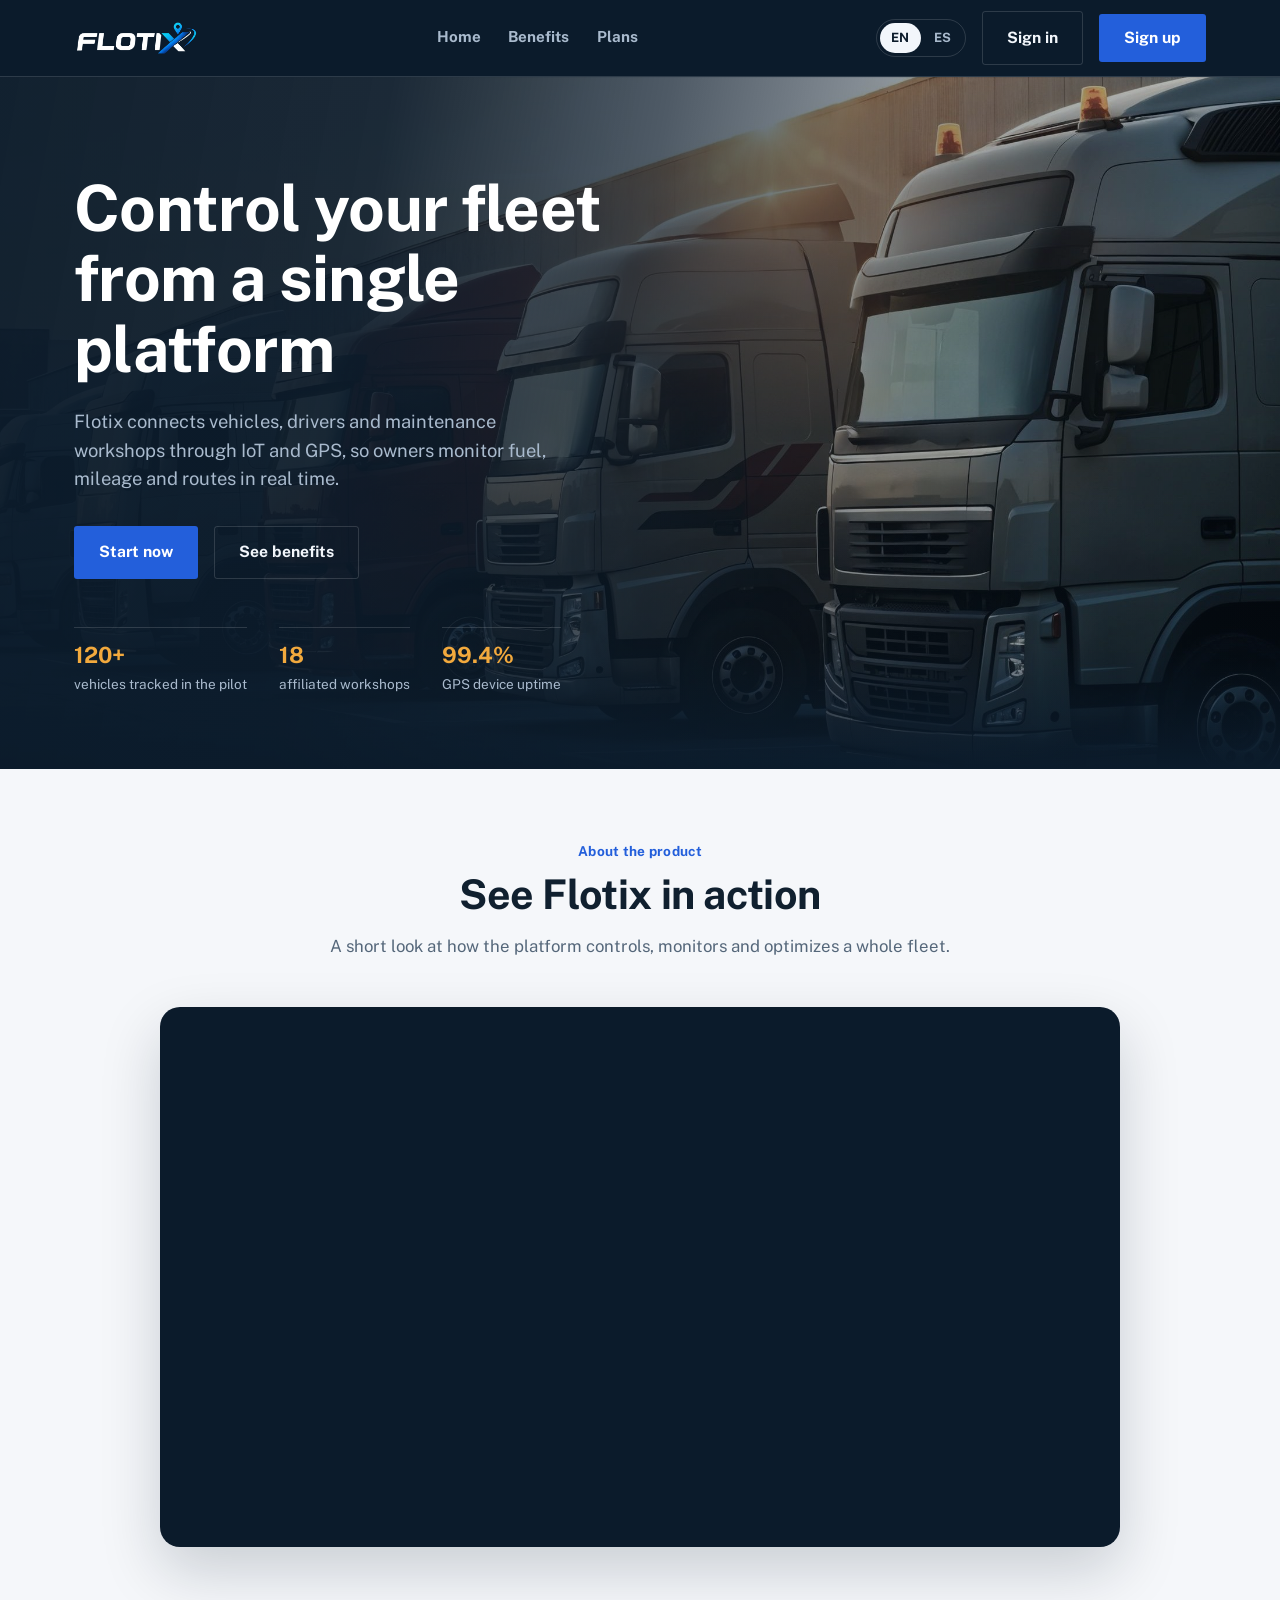
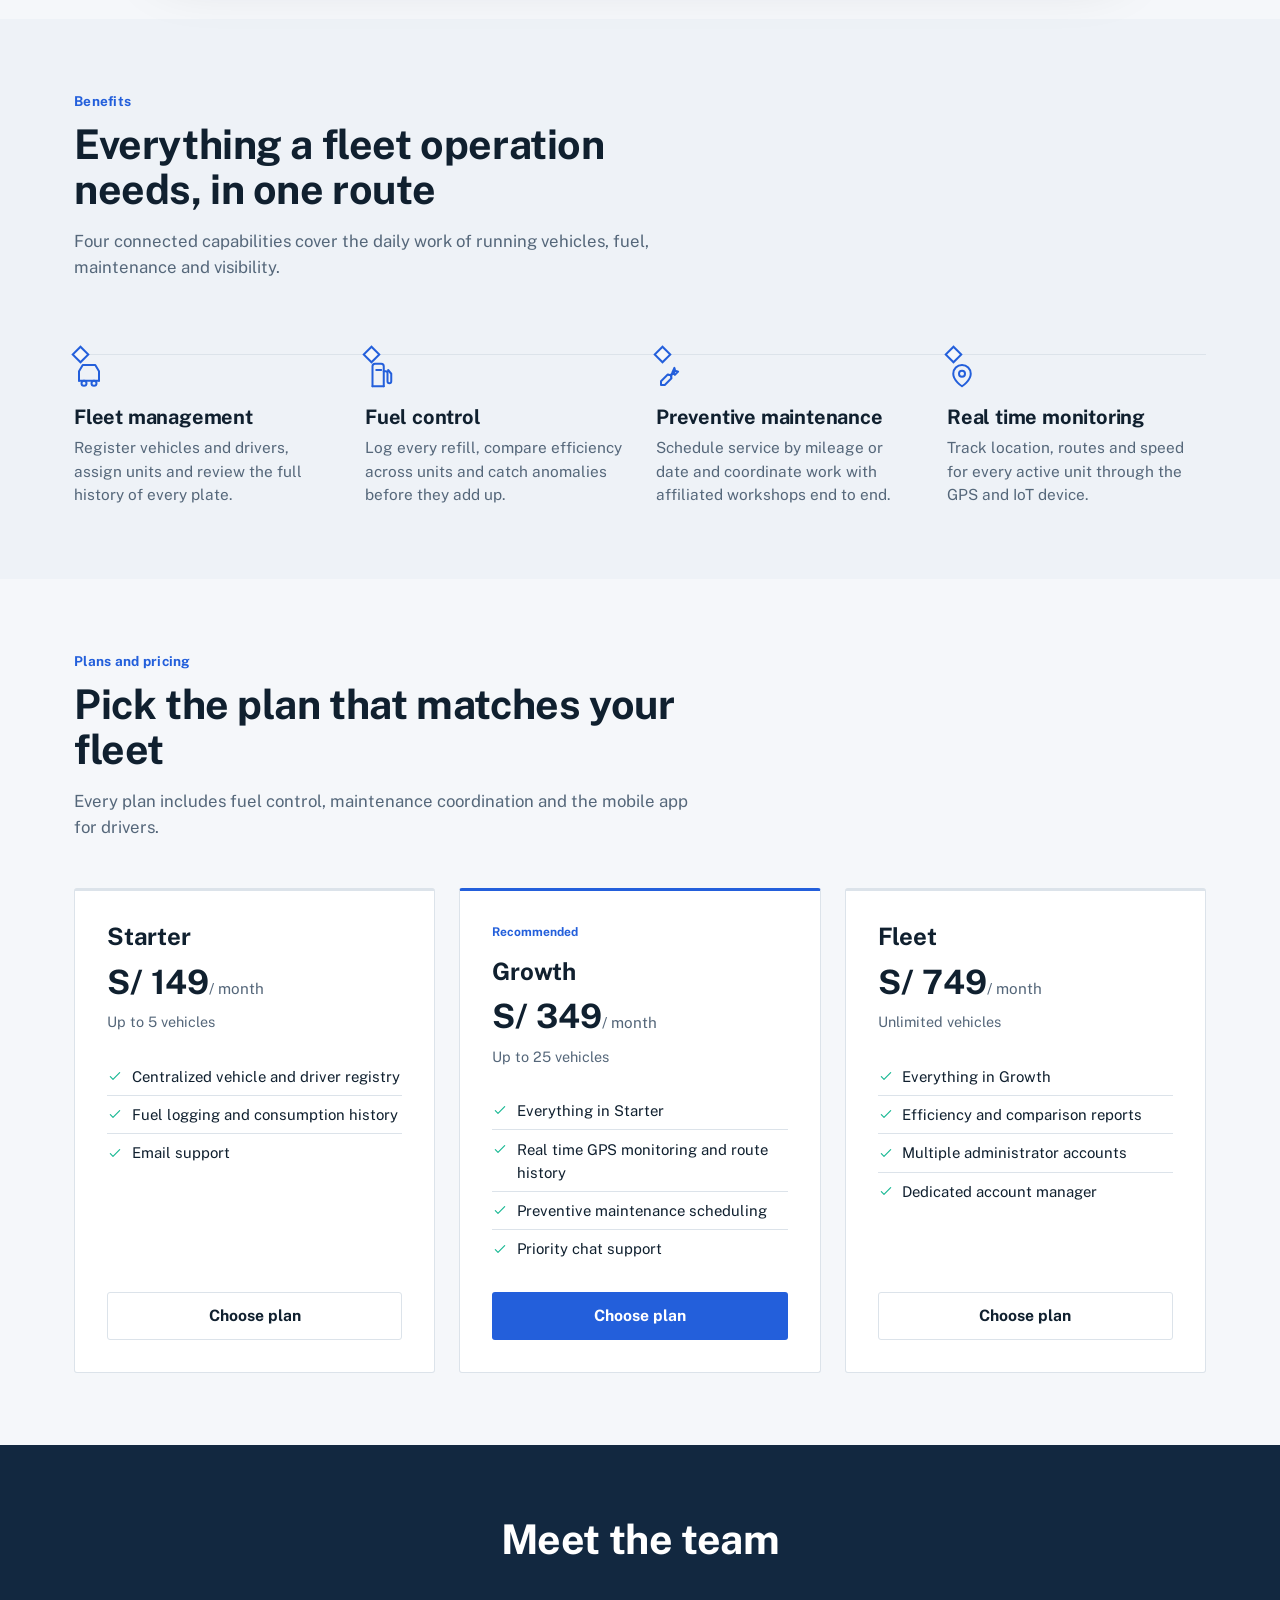
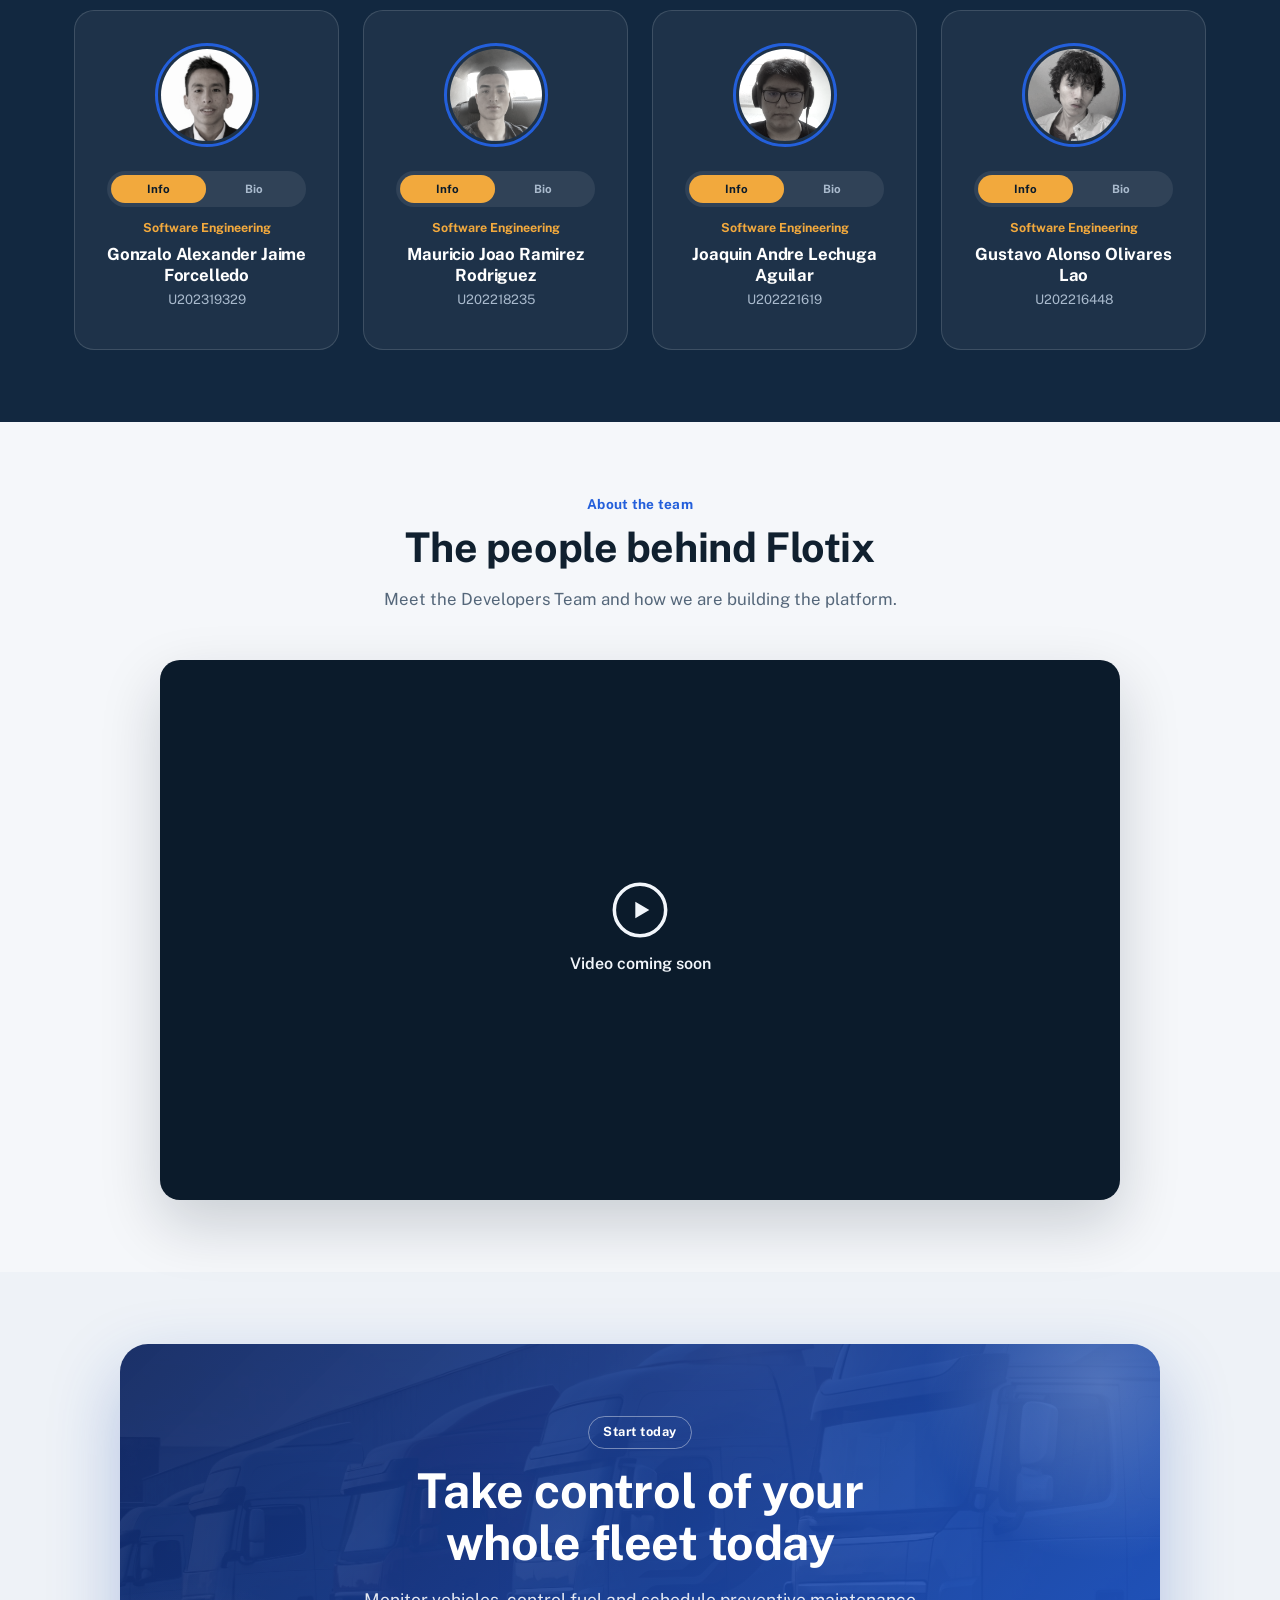
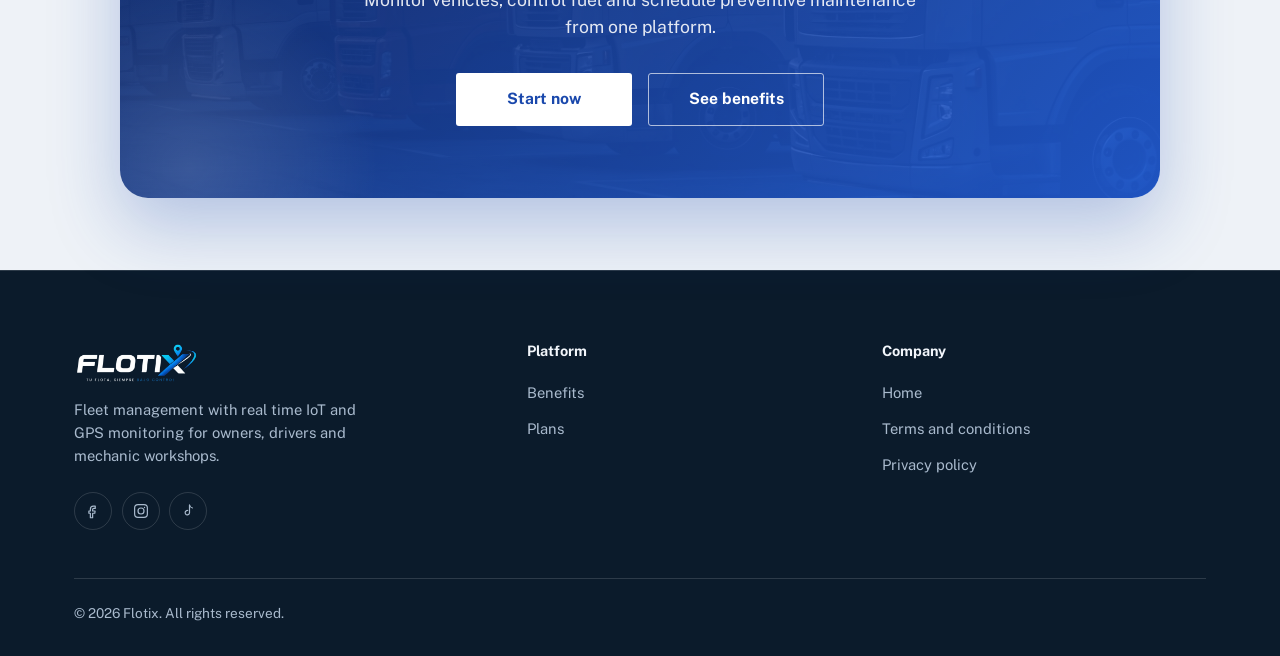
==== commit d7f2944f: "feat(about-the-product-and-team): aggregate link of about the product" ====
--- a/public/index.html
+++ b/public/index.html
@@ -53,7 +53,7 @@
         <h2 data-i18n="aboutProduct.title">TITLE</h2>
         <p data-i18n="aboutProduct.subtitle">SUB</p>
       </div>
-      <div class="video-frame" data-video-url="">
+      <div class="video-frame" data-video-url="https://youtu.be/clagWq_iPAw">
         <div class="video-placeholder">
           <svg viewBox="0 0 24 24" width="56" height="56" aria-hidden="true"><circle cx="12" cy="12" r="11" fill="none" stroke="currentColor" stroke-width="1.5"/><path d="M10 8.5v7l6-3.5z" fill="currentColor"/></svg>
           <span data-i18n="aboutProduct.placeholder">Video coming soon</span>
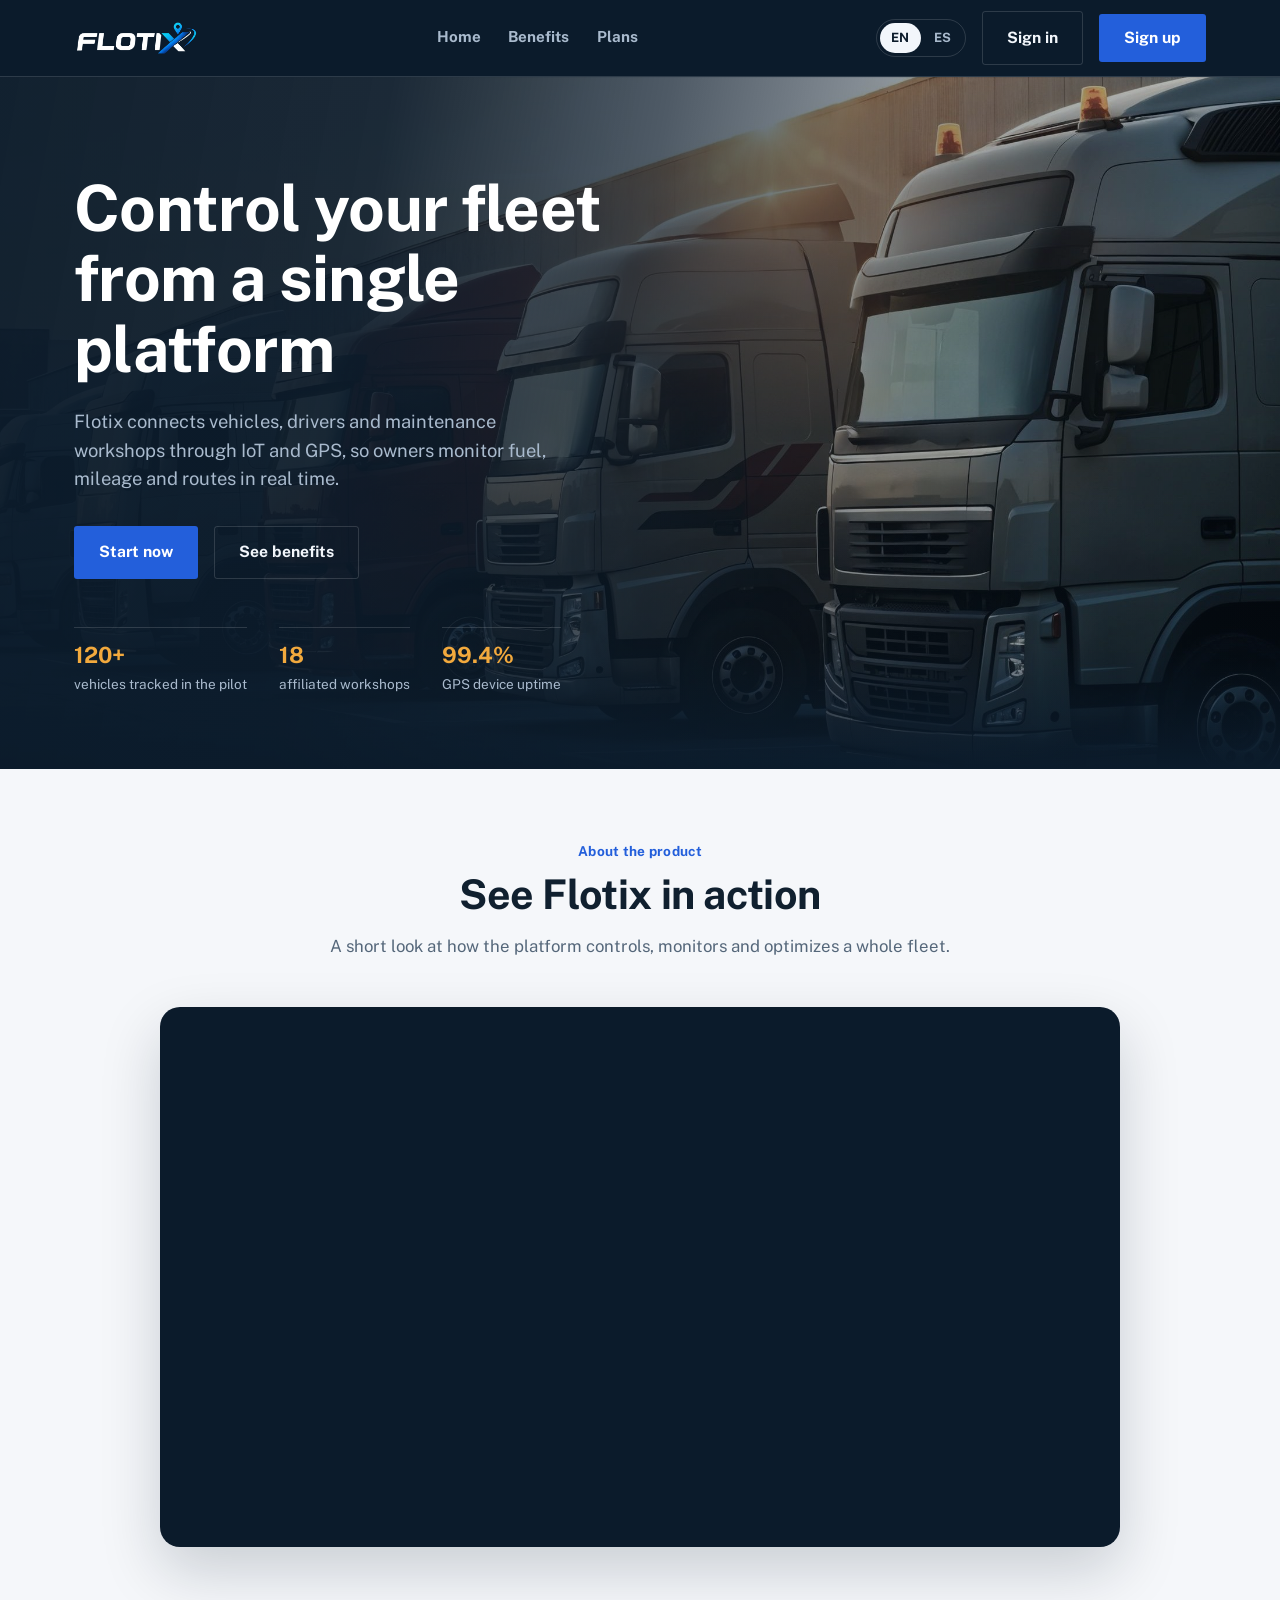
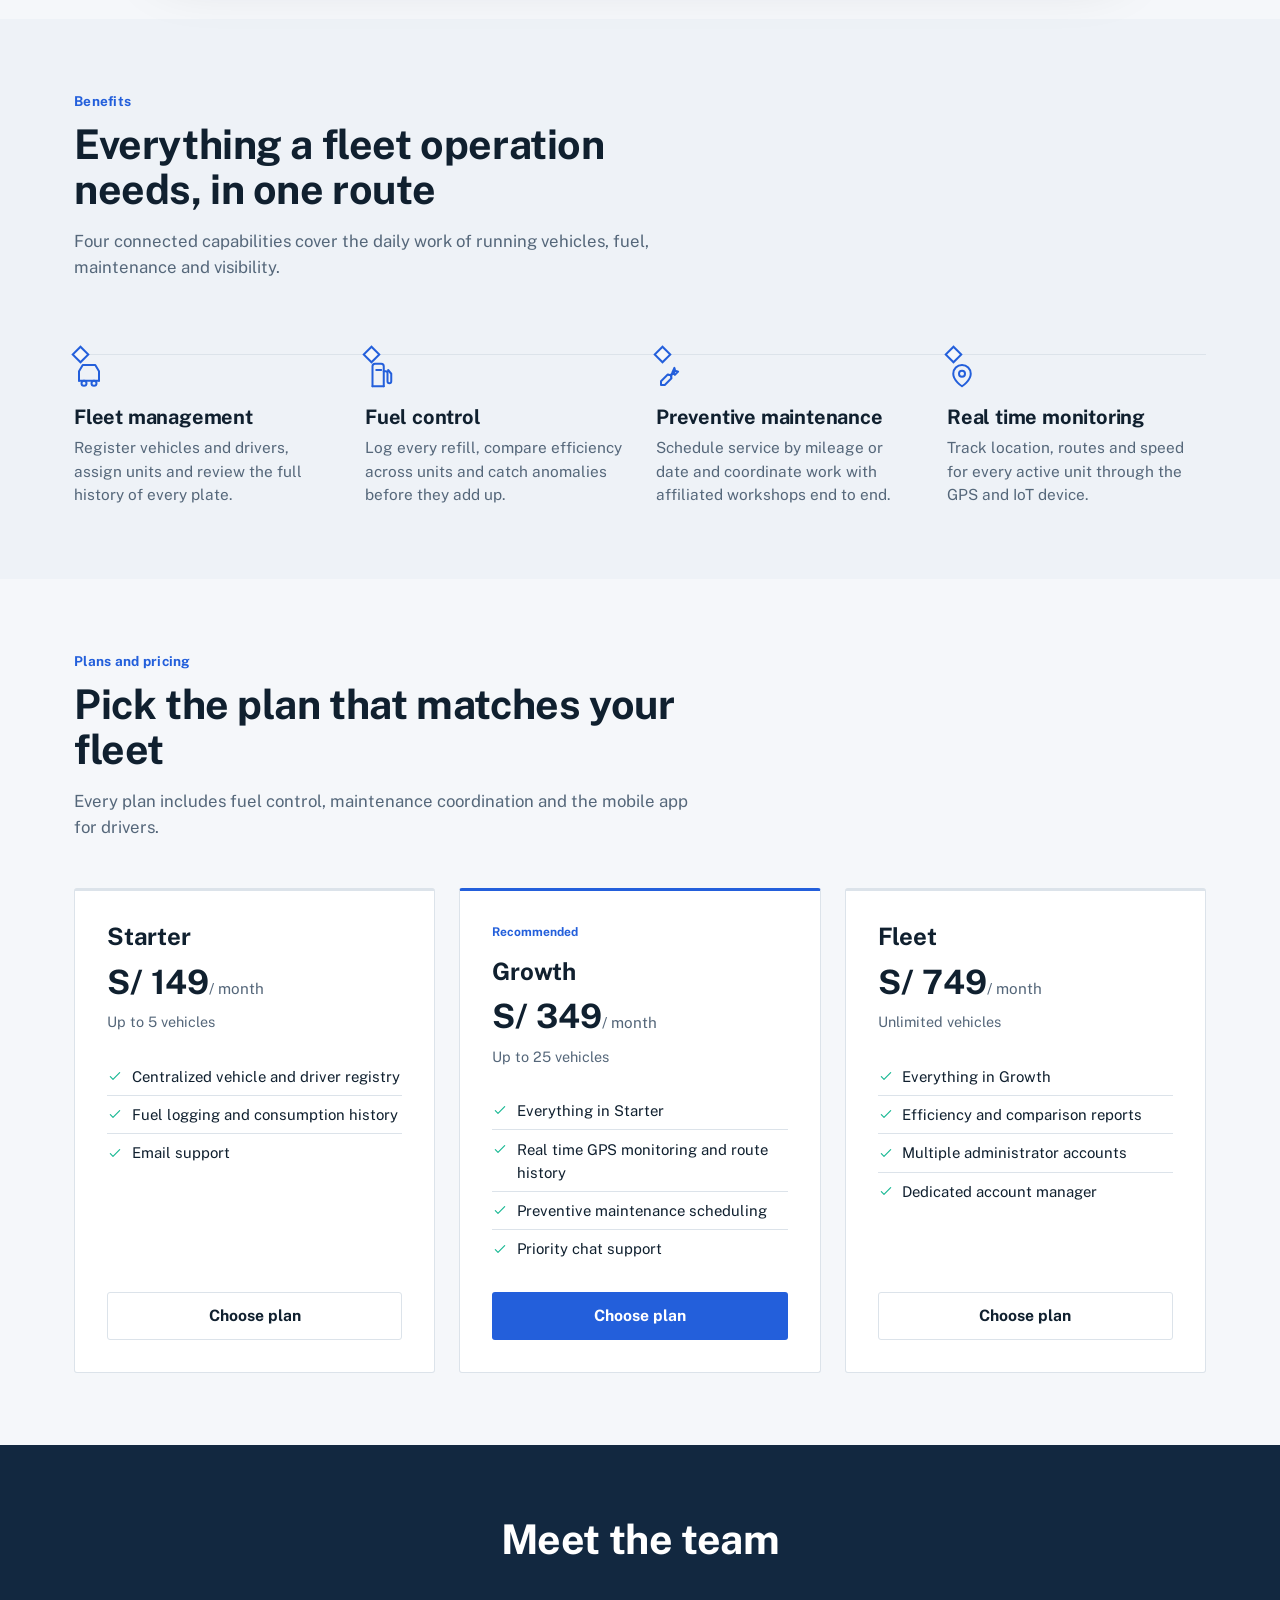
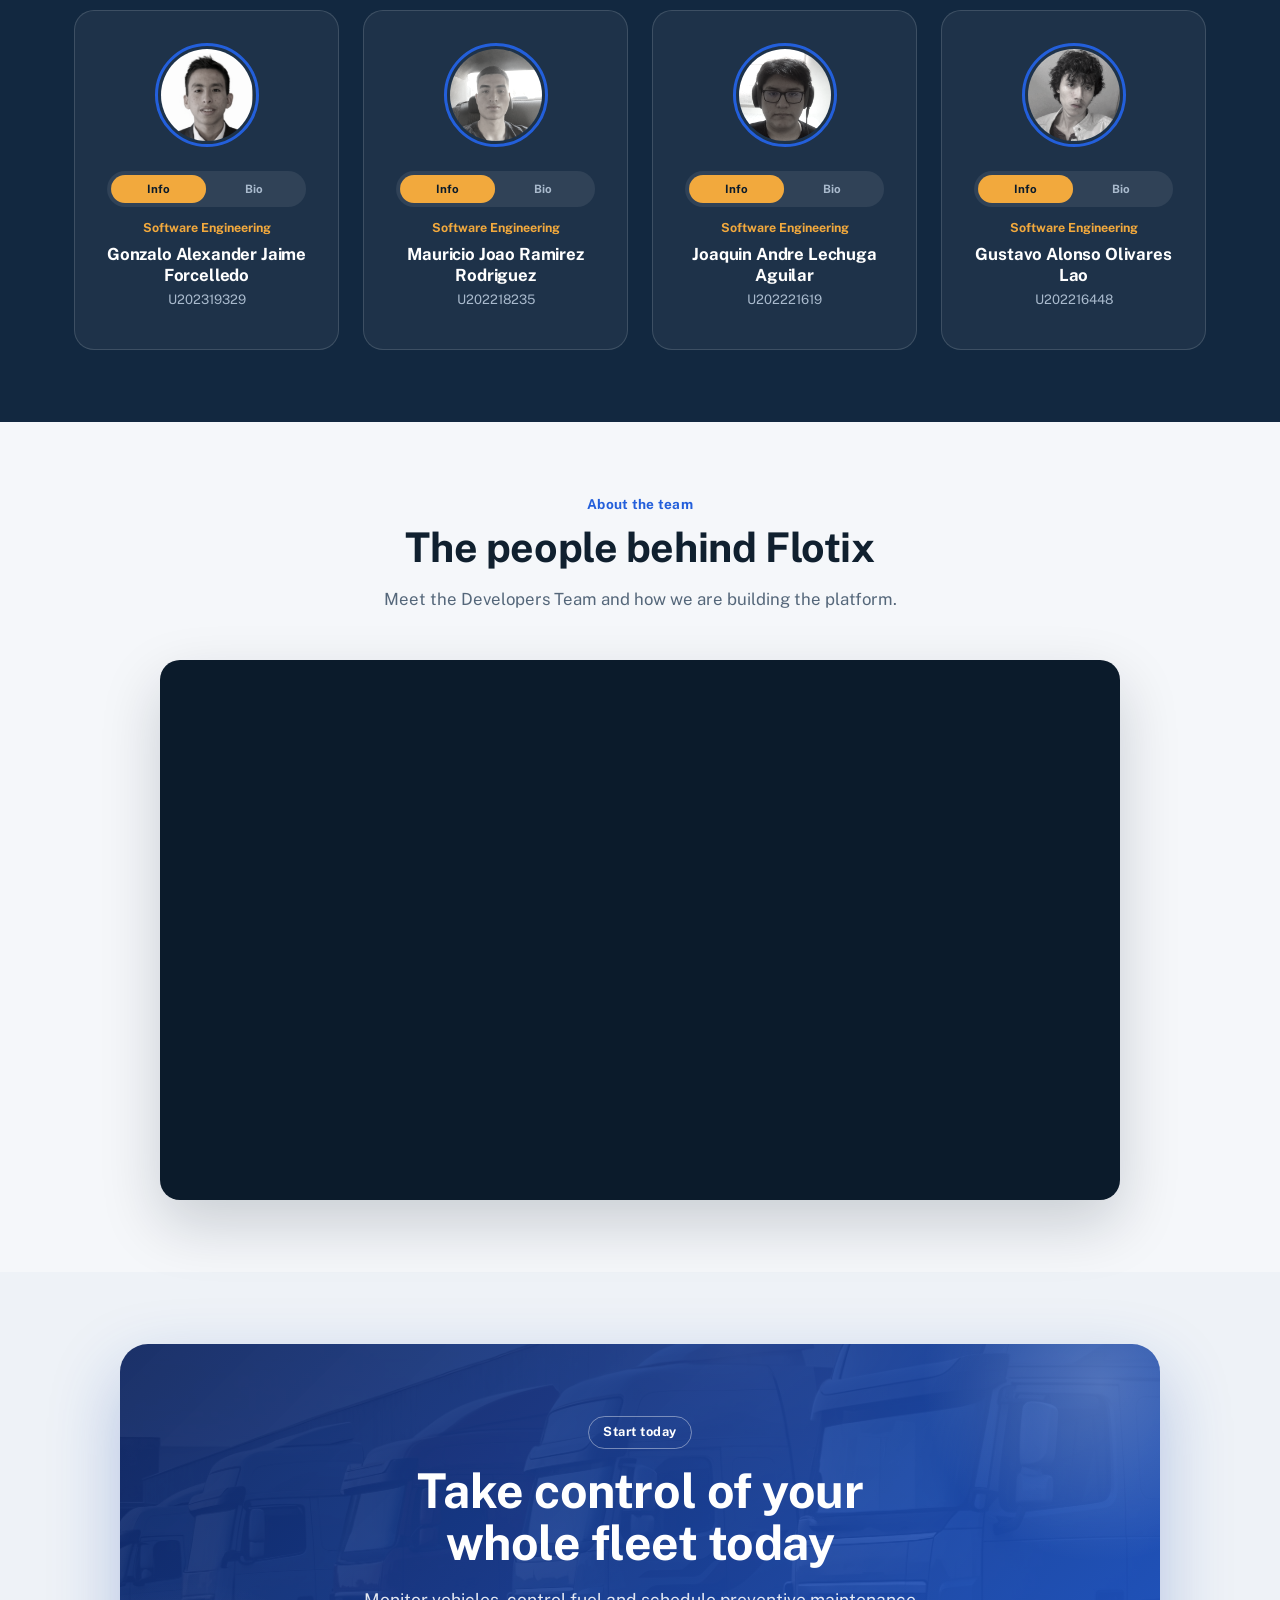
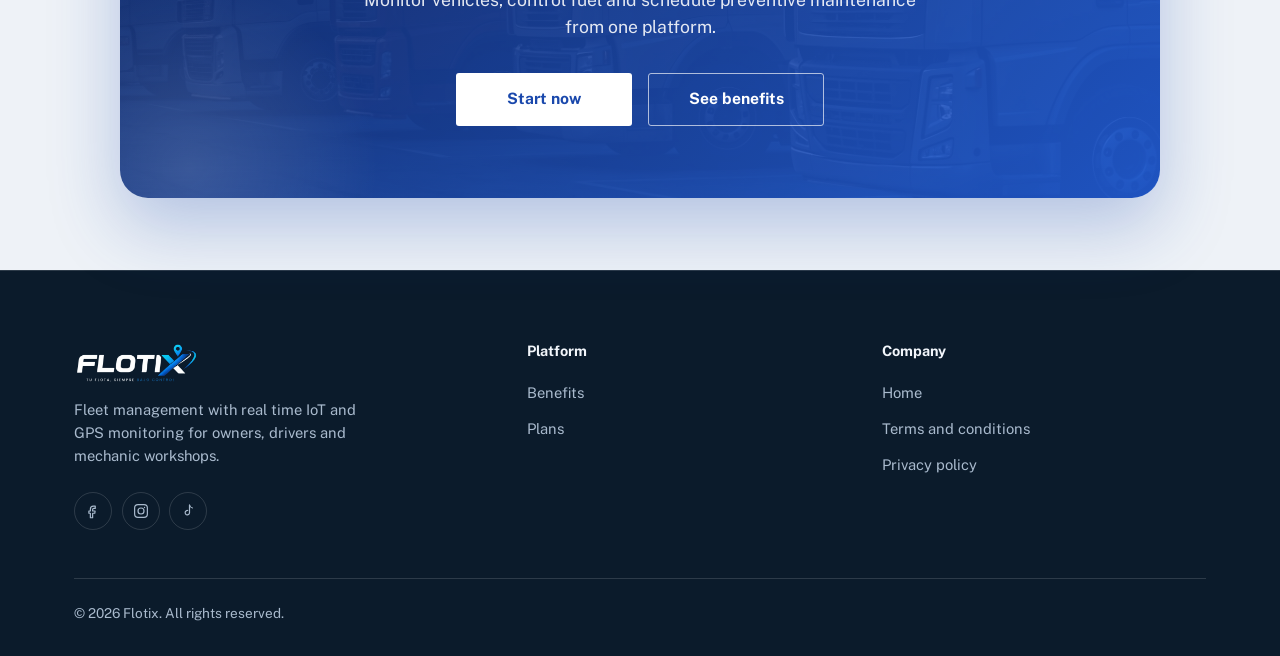
==== commit 4b0ae4dd: "feat(about-the-product-and-team): aggregate link of about the team" ====
--- a/public/index.html
+++ b/public/index.html
@@ -243,7 +243,7 @@
         <h2 data-i18n="aboutTeam.title">TITLE</h2>
         <p data-i18n="aboutTeam.subtitle">SUB</p>
       </div>
-      <div class="video-frame" data-video-url="">
+      <div class="video-frame" data-video-url="https://youtu.be/fcqzHAoZHaU">
         <div class="video-placeholder">
           <svg viewBox="0 0 24 24" width="56" height="56" aria-hidden="true"><circle cx="12" cy="12" r="11" fill="none" stroke="currentColor" stroke-width="1.5"/><path d="M10 8.5v7l6-3.5z" fill="currentColor"/></svg>
           <span data-i18n="aboutTeam.placeholder">Video coming soon</span>
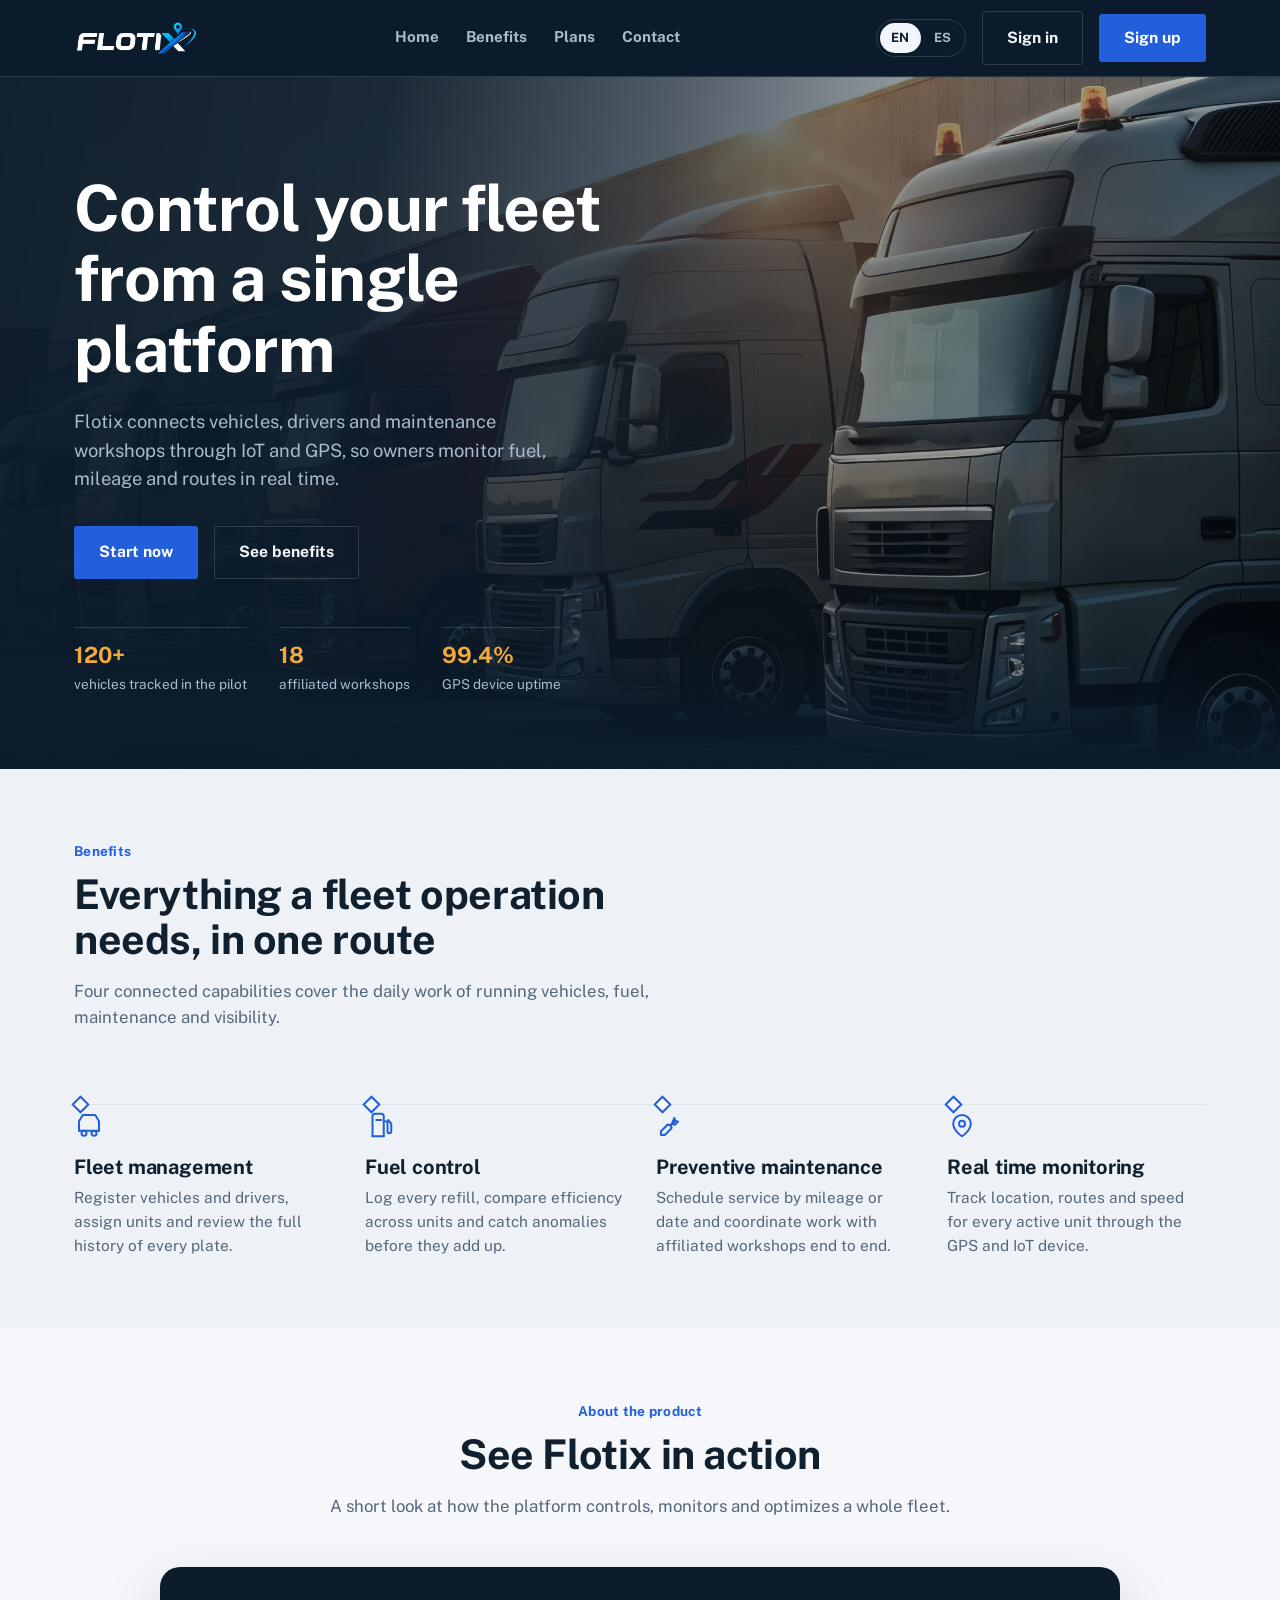
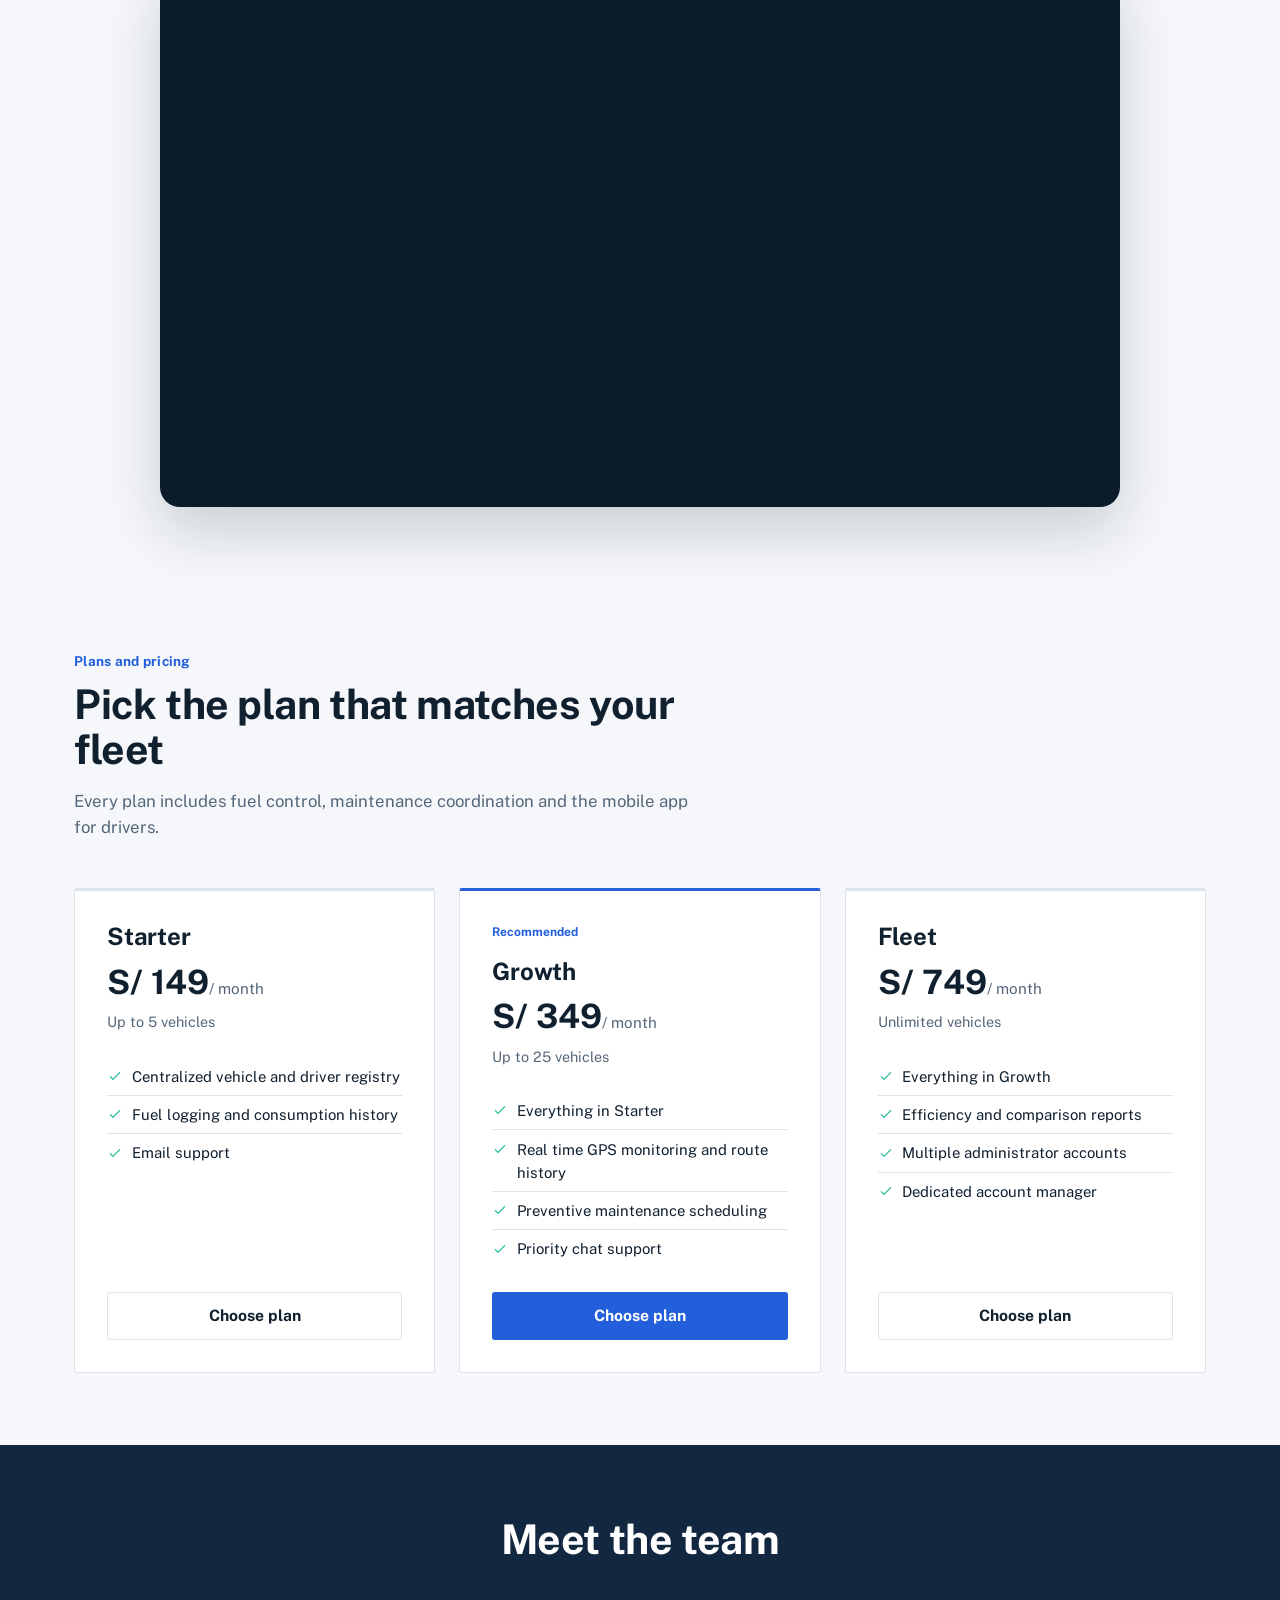
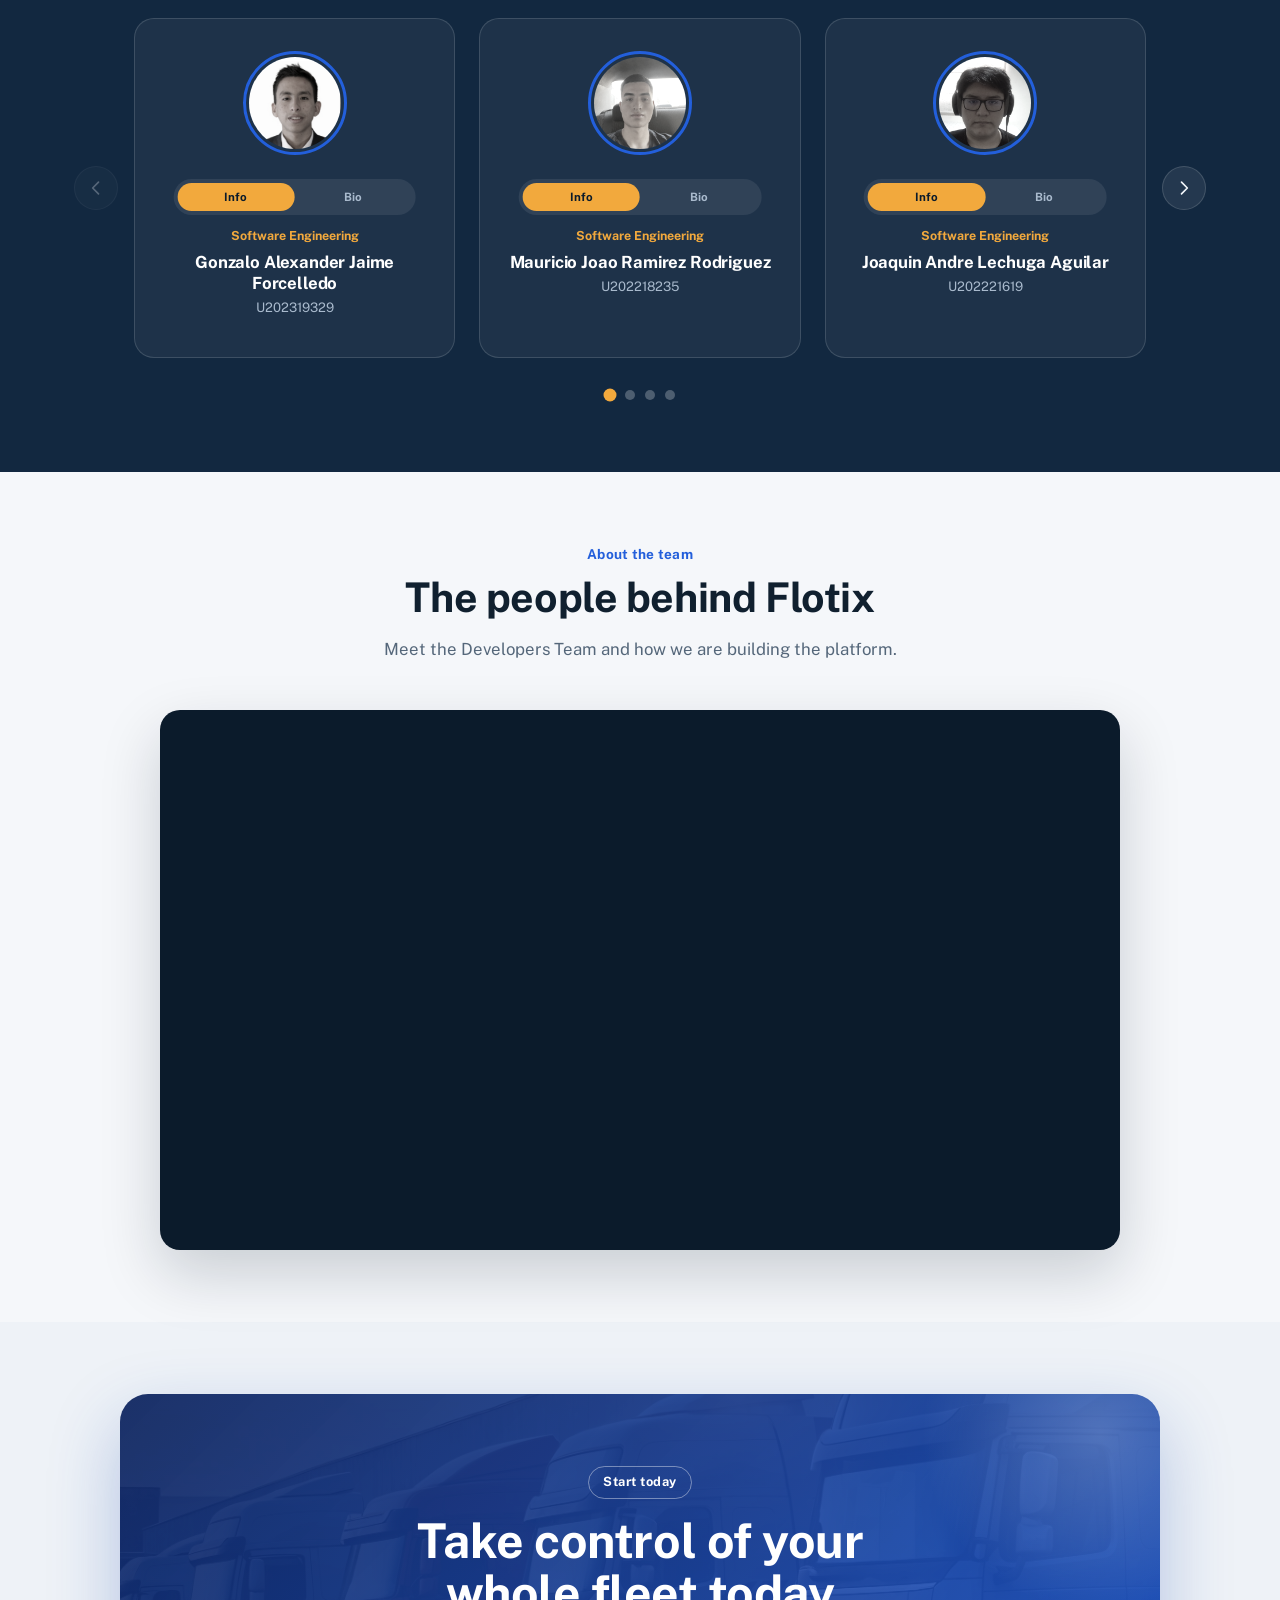
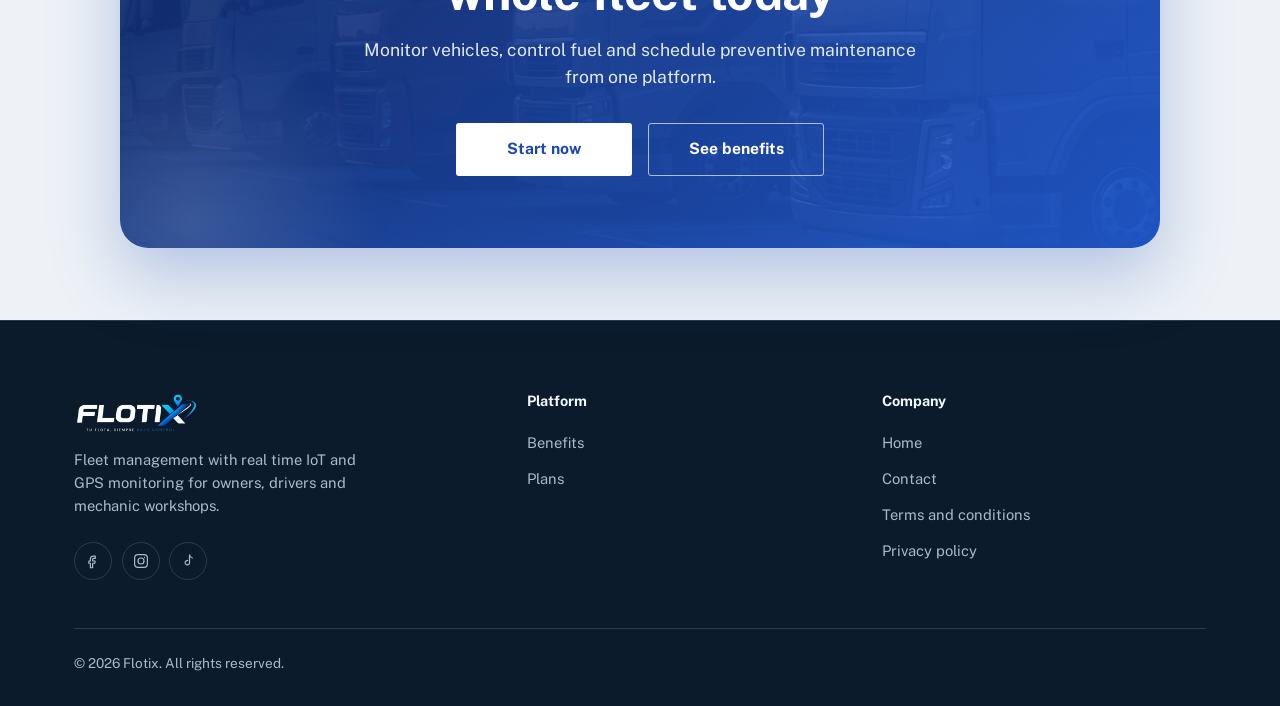
==== commit 8d4707cd: "feat(update-section): update section of team" ====
--- a/public/index.html
+++ b/public/index.html
@@ -45,23 +45,6 @@
     </div>
   </section>
 
-  <!-- Sobre el producto (video) -->
-  <section id="about-product" class="video-section">
-    <div class="container">
-      <div class="section-head video-head">
-        <span class="kicker" data-i18n="aboutProduct.kicker">KICKER</span>
-        <h2 data-i18n="aboutProduct.title">TITLE</h2>
-        <p data-i18n="aboutProduct.subtitle">SUB</p>
-      </div>
-      <div class="video-frame" data-video-url="https://youtu.be/clagWq_iPAw">
-        <div class="video-placeholder">
-          <svg viewBox="0 0 24 24" width="56" height="56" aria-hidden="true"><circle cx="12" cy="12" r="11" fill="none" stroke="currentColor" stroke-width="1.5"/><path d="M10 8.5v7l6-3.5z" fill="currentColor"/></svg>
-          <span data-i18n="aboutProduct.placeholder">Video coming soon</span>
-        </div>
-      </div>
-    </div>
-  </section>
-
   <!-- Beneficios -->
   <section id="benefits" class="section-alt">
     <div class="container">
@@ -103,6 +86,23 @@
           </svg>
           <h3 data-i18n="benefits.monitoringTitle">Real time monitoring</h3>
           <p data-i18n="benefits.monitoringBody">Track location, routes and speed for every active unit through the GPS and IoT device.</p>
+        </div>
+      </div>
+    </div>
+  </section>
+
+  <!-- Sobre el producto (video) -->
+  <section id="about-product" class="video-section">
+    <div class="container">
+      <div class="section-head video-head">
+        <span class="kicker" data-i18n="aboutProduct.kicker">KICKER</span>
+        <h2 data-i18n="aboutProduct.title">TITLE</h2>
+        <p data-i18n="aboutProduct.subtitle">SUB</p>
+      </div>
+      <div class="video-frame" data-video-url="https://youtu.be/clagWq_iPAw">
+        <div class="video-placeholder">
+          <svg viewBox="0 0 24 24" width="56" height="56" aria-hidden="true"><circle cx="12" cy="12" r="11" fill="none" stroke="currentColor" stroke-width="1.5"/><path d="M10 8.5v7l6-3.5z" fill="currentColor"/></svg>
+          <span data-i18n="aboutProduct.placeholder">Video coming soon</span>
         </div>
       </div>
     </div>
@@ -165,73 +165,112 @@
     <div class="container">
       <h2 class="team-title-modern" data-i18n="team.title">Meet the team</h2>
 
-      <div class="team-container">
-
-        <div class="member-card" data-member="1">
-          <div class="member-tabs">
-            <button class="tab-btn active" data-tab="info" data-i18n="team.tabs.info">Info</button>
-            <button class="tab-btn" data-tab="bio" data-i18n="team.tabs.bio">Bio</button>
-          </div>
-          <div class="member-avatar-ring"><img src="assets/images/team_member_gonzalo.jpg" alt="Gonzalo Alexander Jaime Forcelledo"></div>
-          <div class="member-content-pane active" data-pane="info">
-            <span class="member-role-label" data-i18n="team.member1.role">Software Engineering</span>
-            <h3 class="member-name-large">Gonzalo Alexander Jaime Forcelledo</h3>
-            <span class="member-code">U202319329</span>
-          </div>
-          <div class="member-content-pane" data-pane="bio">
-            <p class="bio-text" data-i18n="team.member1.bio">Working on Flotix as part of the Developers Team for the Web Applications course.</p>
-          </div>
-        </div>
-
-        <div class="member-card" data-member="2">
-          <div class="member-tabs">
-            <button class="tab-btn active" data-tab="info" data-i18n="team.tabs.info">Info</button>
-            <button class="tab-btn" data-tab="bio" data-i18n="team.tabs.bio">Bio</button>
-          </div>
-          <div class="member-avatar-ring"><img src="assets/images/team_member_mauricio.jpg" alt="Mauricio Joao Ramirez Rodriguez"></div>
-          <div class="member-content-pane active" data-pane="info">
-            <span class="member-role-label" data-i18n="team.member2.role">Software Engineering</span>
-            <h3 class="member-name-large">Mauricio Joao Ramirez Rodriguez</h3>
-            <span class="member-code">U202218235</span>
-          </div>
-          <div class="member-content-pane" data-pane="bio">
-            <p class="bio-text" data-i18n="team.member2.bio">Working on Flotix as part of the Developers Team for the Web Applications course.</p>
-          </div>
-        </div>
-
-        <div class="member-card" data-member="3">
-          <div class="member-tabs">
-            <button class="tab-btn active" data-tab="info" data-i18n="team.tabs.info">Info</button>
-            <button class="tab-btn" data-tab="bio" data-i18n="team.tabs.bio">Bio</button>
-          </div>
-          <div class="member-avatar-ring"><img src="assets/images/team_member_joaquin.jpg" alt="Joaquin Andre Lechuga Aguilar"></div>
-          <div class="member-content-pane active" data-pane="info">
-            <span class="member-role-label" data-i18n="team.member3.role">Software Engineering</span>
-            <h3 class="member-name-large">Joaquin Andre Lechuga Aguilar</h3>
-            <span class="member-code">U202221619</span>
-          </div>
-          <div class="member-content-pane" data-pane="bio">
-            <p class="bio-text" data-i18n="team.member3.bio">Working on Flotix as part of the Developers Team for the Web Applications course.</p>
-          </div>
-        </div>
-
-        <div class="member-card" data-member="4">
-          <div class="member-tabs">
-            <button class="tab-btn active" data-tab="info" data-i18n="team.tabs.info">Info</button>
-            <button class="tab-btn" data-tab="bio" data-i18n="team.tabs.bio">Bio</button>
-          </div>
-          <div class="member-avatar-ring"><img src="assets/images/team_member_gustavo.jpg" alt="Gustavo Alonso Olivares Lao"></div>
-          <div class="member-content-pane active" data-pane="info">
-            <span class="member-role-label" data-i18n="team.member4.role">Software Engineering</span>
-            <h3 class="member-name-large">Gustavo Alonso Olivares Lao</h3>
-            <span class="member-code">U202216448</span>
-          </div>
-          <div class="member-content-pane" data-pane="bio">
-            <p class="bio-text" data-i18n="team.member4.bio">Working on Flotix as part of the Developers Team for the Web Applications course.</p>
-          </div>
-        </div>
-
-      </div>
+      <div class="team-carousel">
+        <button class="carousel-btn carousel-prev" type="button" data-i18n-aria-label="team.prev" aria-label="Previous member">
+          <svg viewBox="0 0 24 24" fill="none" stroke="currentColor" stroke-width="2" stroke-linecap="round" stroke-linejoin="round" aria-hidden="true"><path d="M15 5l-7 7 7 7"/></svg>
+        </button>
+        <div class="team-container" id="team-track" tabindex="0" aria-label="Team members" data-i18n-aria-label="team.carouselLabel">
+          <div class="member-card" data-member="1">
+            <div class="member-tabs">
+              <button class="tab-btn active" data-tab="info" data-i18n="team.tabs.info">Info</button>
+              <button class="tab-btn" data-tab="bio" data-i18n="team.tabs.bio">Bio</button>
+            </div>
+            <div class="member-avatar-ring"><img src="assets/images/team_member_gonzalo.jpg" alt="Gonzalo Alexander Jaime Forcelledo"></div>
+            <div class="member-content-pane active" data-pane="info">
+              <span class="member-role-label" data-i18n="team.member1.role">Software Engineering</span>
+              <h3 class="member-name-large">Gonzalo Alexander Jaime Forcelledo</h3>
+              <span class="member-code">U202319329</span>
+            </div>
+            <div class="member-content-pane" data-pane="bio">
+              <p class="bio-text" data-i18n="team.member1.bio">Working on Flotix as part of the Developers Team for the Web Applications course.</p>
+            </div>
+          </div>
+
+          <div class="member-card" data-member="2">
+            <div class="member-tabs">
+              <button class="tab-btn active" data-tab="info" data-i18n="team.tabs.info">Info</button>
+              <button class="tab-btn" data-tab="bio" data-i18n="team.tabs.bio">Bio</button>
+            </div>
+            <div class="member-avatar-ring"><img src="assets/images/team_member_mauricio.jpg" alt="Mauricio Joao Ramirez Rodriguez"></div>
+            <div class="member-content-pane active" data-pane="info">
+              <span class="member-role-label" data-i18n="team.member2.role">Software Engineering</span>
+              <h3 class="member-name-large">Mauricio Joao Ramirez Rodriguez</h3>
+              <span class="member-code">U202218235</span>
+            </div>
+            <div class="member-content-pane" data-pane="bio">
+              <p class="bio-text" data-i18n="team.member2.bio">Working on Flotix as part of the Developers Team for the Web Applications course.</p>
+            </div>
+          </div>
+
+          <div class="member-card" data-member="3">
+            <div class="member-tabs">
+              <button class="tab-btn active" data-tab="info" data-i18n="team.tabs.info">Info</button>
+              <button class="tab-btn" data-tab="bio" data-i18n="team.tabs.bio">Bio</button>
+            </div>
+            <div class="member-avatar-ring"><img src="assets/images/team_member_joaquin.jpg" alt="Joaquin Andre Lechuga Aguilar"></div>
+            <div class="member-content-pane active" data-pane="info">
+              <span class="member-role-label" data-i18n="team.member3.role">Software Engineering</span>
+              <h3 class="member-name-large">Joaquin Andre Lechuga Aguilar</h3>
+              <span class="member-code">U202221619</span>
+            </div>
+            <div class="member-content-pane" data-pane="bio">
+              <p class="bio-text" data-i18n="team.member3.bio">Working on Flotix as part of the Developers Team for the Web Applications course.</p>
+            </div>
+          </div>
+
+          <div class="member-card" data-member="4">
+            <div class="member-tabs">
+              <button class="tab-btn active" data-tab="info" data-i18n="team.tabs.info">Info</button>
+              <button class="tab-btn" data-tab="bio" data-i18n="team.tabs.bio">Bio</button>
+            </div>
+            <div class="member-avatar-ring"><img src="assets/images/team_member_gustavo.jpg" alt="Gustavo Alonso Olivares Lao"></div>
+            <div class="member-content-pane active" data-pane="info">
+              <span class="member-role-label" data-i18n="team.member4.role">Software Engineering</span>
+              <h3 class="member-name-large">Gustavo Alonso Olivares Lao</h3>
+              <span class="member-code">U202216448</span>
+            </div>
+            <div class="member-content-pane" data-pane="bio">
+              <p class="bio-text" data-i18n="team.member4.bio">Working on Flotix as part of the Developers Team for the Web Applications course.</p>
+            </div>
+          </div>
+
+          <div class="member-card" data-member="5">
+            <div class="member-tabs">
+              <button class="tab-btn active" data-tab="info" data-i18n="team.tabs.info">Info</button>
+              <button class="tab-btn" data-tab="bio" data-i18n="team.tabs.bio">Bio</button>
+            </div>
+            <div class="member-avatar-ring"><img src="assets/images/team_member_jhon.jpg" alt="Jhon Jordy Jaramillo Mayta"></div>
+            <div class="member-content-pane active" data-pane="info">
+              <span class="member-role-label" data-i18n="team.member5.role">Software Engineering</span>
+              <h3 class="member-name-large">Jhon Jordy Jaramillo Mayta</h3>
+              <span class="member-code">U202520310</span>
+            </div>
+            <div class="member-content-pane" data-pane="bio">
+              <p class="bio-text" data-i18n="team.member5.bio">Working on Flotix as part of the Developers Team for the Web Applications course.</p>
+            </div>
+          </div>
+
+          <div class="member-card" data-member="6">
+            <div class="member-tabs">
+              <button class="tab-btn active" data-tab="info" data-i18n="team.tabs.info">Info</button>
+              <button class="tab-btn" data-tab="bio" data-i18n="team.tabs.bio">Bio</button>
+            </div>
+            <div class="member-avatar-ring"><img src="assets/images/team_member_maria.jpg" alt="Maria Luisa Munayco Apolaya"></div>
+            <div class="member-content-pane active" data-pane="info">
+              <span class="member-role-label" data-i18n="team.member6.role">Software Engineering</span>
+              <h3 class="member-name-large">Maria Luisa Munayco Apolaya</h3>
+              <span class="member-code">U20231C995</span>
+            </div>
+            <div class="member-content-pane" data-pane="bio">
+              <p class="bio-text" data-i18n="team.member6.bio">Working on Flotix as part of the Developers Team for the Web Applications course.</p>
+            </div>
+          </div>
+        </div>
+        <button class="carousel-btn carousel-next" type="button" data-i18n-aria-label="team.next" aria-label="Next member">
+          <svg viewBox="0 0 24 24" fill="none" stroke="currentColor" stroke-width="2" stroke-linecap="round" stroke-linejoin="round" aria-hidden="true"><path d="M9 5l7 7-7 7"/></svg>
+        </button>
+      </div>
+      <div class="carousel-dots" id="team-dots"></div>
     </div>
   </section>
 
--- a/public/assets/styles/styles.css
+++ b/public/assets/styles/styles.css
@@ -555,10 +555,90 @@
   margin-bottom: var(--space-5);
 }
 
+.team-carousel {
+  display: grid;
+  grid-template-columns: auto minmax(0, 1fr) auto;
+  align-items: center;
+  gap: var(--space-2);
+}
+
 .team-container {
-  display: grid;
-  grid-template-columns: repeat(4, 1fr);
+  display: flex;
   gap: var(--space-3);
+  overflow-x: auto;
+  padding-block: 8px;
+  scroll-snap-type: x mandatory;
+  scroll-behavior: smooth;
+  scrollbar-width: none;
+}
+.team-container::-webkit-scrollbar {
+  display: none;
+}
+.team-container:focus-visible {
+  outline: 2px solid var(--color-fuel);
+  outline-offset: 4px;
+  border-radius: 20px;
+}
+.team-container .member-card {
+  flex: 0 0 calc((100% - 2 * var(--space-3)) / 3);
+  scroll-snap-align: start;
+}
+
+.carousel-btn {
+  display: flex;
+  align-items: center;
+  justify-content: center;
+  width: 44px;
+  height: 44px;
+  border: 1px solid var(--color-line-night);
+  border-radius: 50%;
+  background: rgba(255, 255, 255, 0.08);
+  color: var(--color-on-night);
+  transition:
+          background-color 150ms ease,
+          border-color 150ms ease,
+          opacity 150ms ease;
+}
+.carousel-btn svg {
+  width: 20px;
+  height: 20px;
+}
+.carousel-btn:hover:not(:disabled) {
+  background: var(--color-route);
+  border-color: var(--color-route);
+}
+.carousel-btn:focus-visible {
+  outline: 2px solid var(--color-fuel);
+  outline-offset: 2px;
+}
+.carousel-btn:disabled {
+  opacity: 0.3;
+  cursor: default;
+}
+
+.carousel-dots {
+  display: flex;
+  justify-content: center;
+  gap: 10px;
+  margin-top: var(--space-3);
+}
+.carousel-dots[hidden] {
+  display: none;
+}
+.carousel-dot {
+  width: 10px;
+  height: 10px;
+  padding: 0;
+  border: none;
+  border-radius: 50%;
+  background: rgba(255, 255, 255, 0.25);
+  transition:
+          background-color 150ms ease,
+          transform 150ms ease;
+}
+.carousel-dot.active {
+  background: var(--color-fuel);
+  transform: scale(1.3);
 }
 
 .member-card {
@@ -940,8 +1020,8 @@
   .plan-grid {
     grid-template-columns: 1fr;
   }
-  .team-container {
-    grid-template-columns: 1fr 1fr;
+  .team-container .member-card {
+    flex-basis: calc((100% - var(--space-3)) / 2);
   }
   .footer-grid {
     grid-template-columns: 1fr 1fr;
@@ -988,10 +1068,196 @@
   section {
     padding-block: var(--space-5);
   }
-  .team-container {
-    grid-template-columns: 1fr;
+  .team-carousel {
+    grid-template-columns: minmax(0, 1fr);
+  }
+  .carousel-btn {
+    display: none;
+  }
+  .team-container .member-card {
+    flex-basis: 100%;
   }
   .footer-grid {
     grid-template-columns: 1fr;
   }
 }
+
+/* ---------- Contact page ---------- */
+.contact-page .container {
+  max-width: 1000px;
+}
+.contact-grid {
+  display: grid;
+  grid-template-columns: 1fr 1.4fr;
+  gap: var(--space-5);
+  align-items: start;
+}
+.contact-info h2,
+.contact-form-card h2,
+.contact-faq h2 {
+  font-size: 1.3rem;
+  margin: 0 0 var(--space-3);
+}
+.contact-list {
+  list-style: none;
+  margin: 0 0 var(--space-4);
+  padding: 0;
+  display: grid;
+  gap: var(--space-3);
+}
+.contact-list li {
+  display: flex;
+  gap: var(--space-2);
+  align-items: flex-start;
+}
+.contact-icon {
+  flex: none;
+  width: 42px;
+  height: 42px;
+  border-radius: var(--radius-md);
+  background: var(--color-route-light);
+  color: var(--color-route-dark);
+  display: grid;
+  place-items: center;
+}
+.contact-icon svg {
+  width: 22px;
+  height: 22px;
+}
+.contact-label {
+  display: block;
+  font-size: 0.8rem;
+  font-weight: 700;
+  text-transform: uppercase;
+  letter-spacing: 0.04em;
+  color: var(--color-muted);
+}
+.contact-list a {
+  color: var(--color-route);
+  font-weight: 700;
+  text-decoration: none;
+}
+.contact-list a:hover {
+  text-decoration: underline;
+}
+.contact-follow {
+  font-size: 1rem;
+  margin: 0 0 var(--space-2);
+}
+.contact-info .social-link {
+  color: var(--color-ink);
+  border-color: var(--color-line);
+}
+.contact-form-card {
+  background: var(--color-surface-alt);
+  border: 1px solid var(--color-line);
+  border-radius: var(--radius-md);
+  padding: var(--space-4);
+}
+.field {
+  display: flex;
+  flex-direction: column;
+  gap: 0.35rem;
+  margin-bottom: var(--space-3);
+}
+.field-row {
+  display: grid;
+  grid-template-columns: 1fr 1fr;
+  gap: var(--space-3);
+}
+.field label {
+  font-size: 0.9rem;
+  font-weight: 700;
+}
+.field input,
+.field select,
+.field textarea {
+  font: inherit;
+  color: var(--color-ink);
+  background: #ffffff;
+  border: 1.5px solid var(--color-line);
+  border-radius: var(--radius-sm);
+  padding: 0.7rem 0.8rem;
+  min-height: 44px;
+  width: 100%;
+}
+.field textarea {
+  resize: vertical;
+}
+.field input:focus,
+.field select:focus,
+.field textarea:focus,
+.field-check input:focus {
+  outline: 3px solid var(--color-route-light);
+  border-color: var(--color-route);
+}
+.field-check {
+  display: flex;
+  gap: 0.6rem;
+  align-items: flex-start;
+  margin-bottom: var(--space-3);
+  font-size: 0.9rem;
+}
+.field-check input {
+  margin-top: 0.25rem;
+  width: 18px;
+  height: 18px;
+}
+.field-check a {
+  color: var(--color-route);
+  font-weight: 700;
+}
+.form-note {
+  font-size: 0.85rem;
+  color: var(--color-muted);
+  margin: var(--space-2) 0 0;
+}
+.form-status {
+  margin: var(--space-2) 0 0;
+  font-weight: 700;
+  font-size: 0.95rem;
+}
+.form-status:empty {
+  display: none;
+}
+.form-status.is-error {
+  color: #b42318;
+}
+.form-status.is-ok {
+  color: #0f7a5f;
+}
+.contact-faq {
+  margin-top: var(--space-6);
+  max-width: 720px;
+}
+.contact-faq details {
+  border-bottom: 1px solid var(--color-line);
+  padding: var(--space-2) 0;
+}
+.contact-faq summary {
+  cursor: pointer;
+  font-weight: 700;
+}
+.contact-faq details p {
+  margin: var(--space-1) 0 0;
+  color: var(--color-muted);
+}
+.primary-nav a[aria-current="page"] {
+  font-weight: 700;
+  text-decoration: underline;
+  text-underline-offset: 6px;
+}
+@media (max-width: 860px) {
+  .contact-grid {
+    grid-template-columns: 1fr;
+  }
+}
+@media (max-width: 520px) {
+  .field-row {
+    grid-template-columns: 1fr;
+    gap: 0;
+  }
+  .contact-form-card {
+    padding: var(--space-3);
+  }
+}
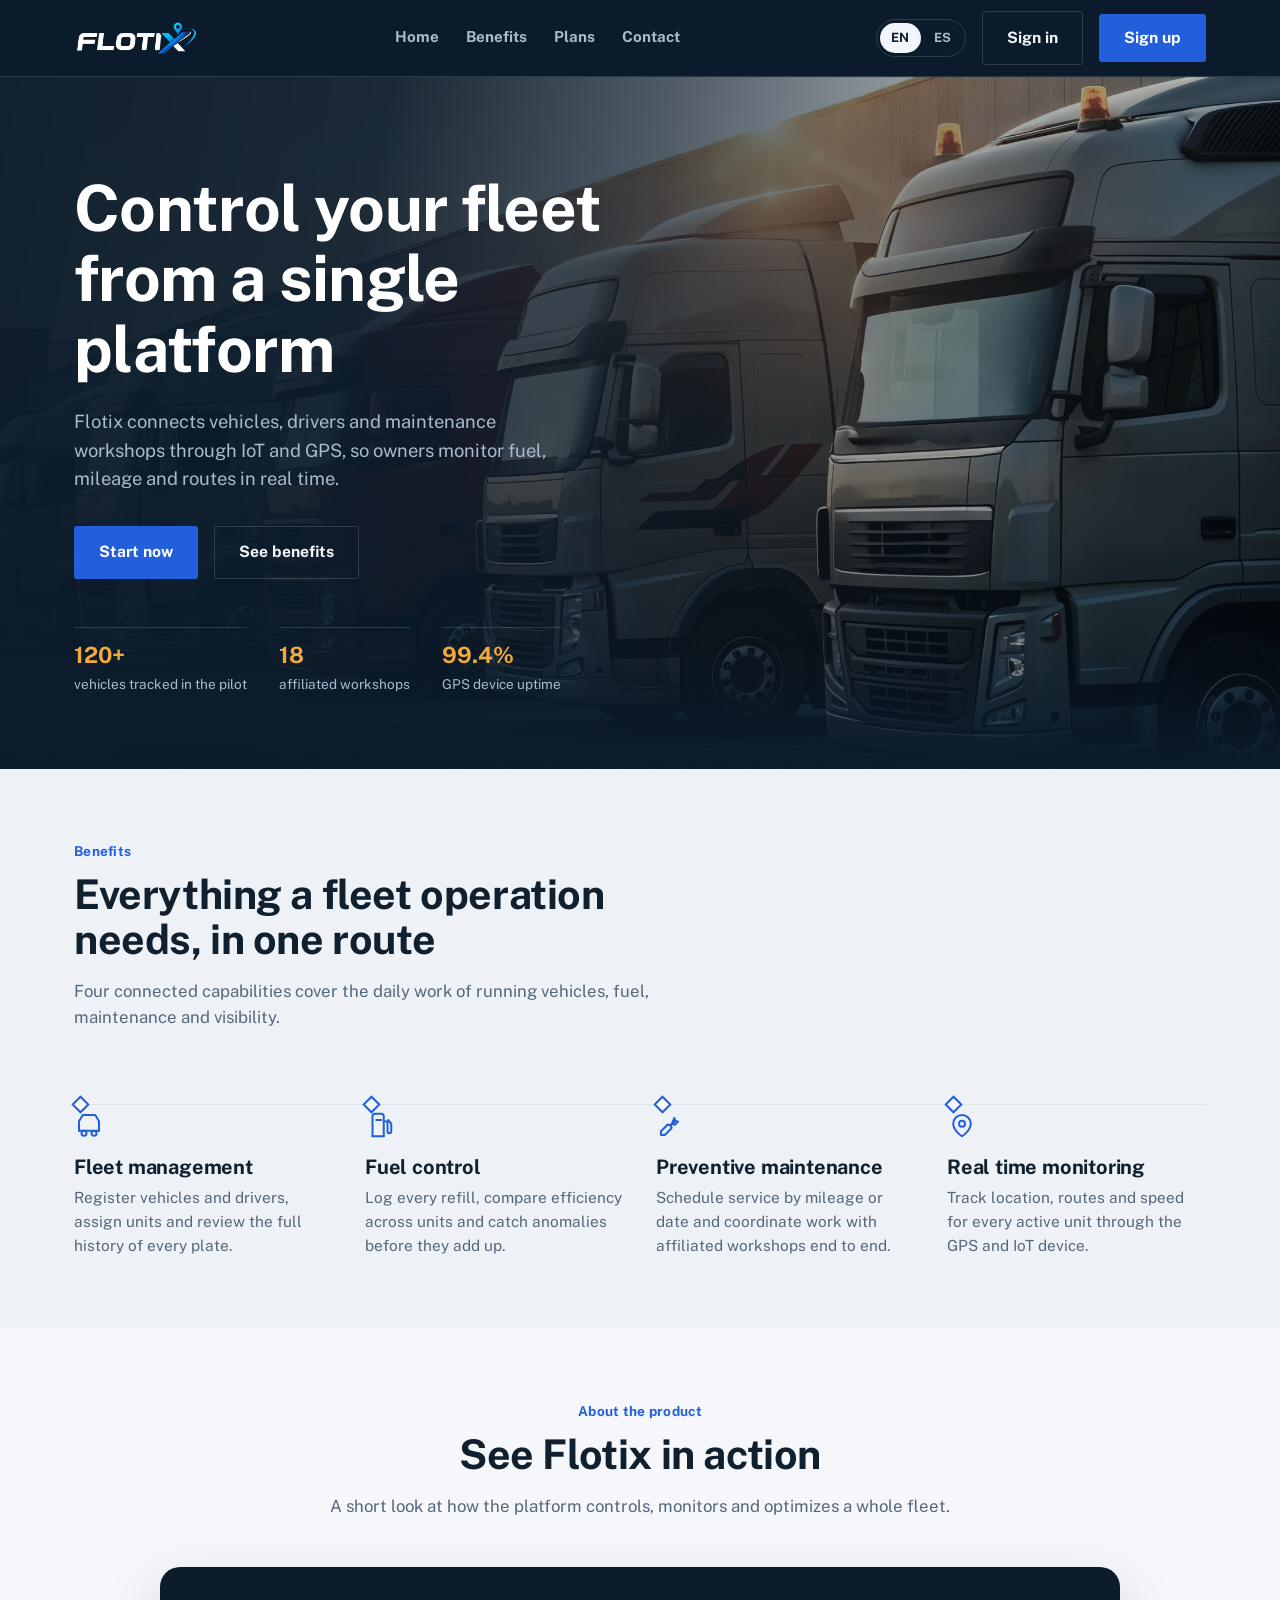
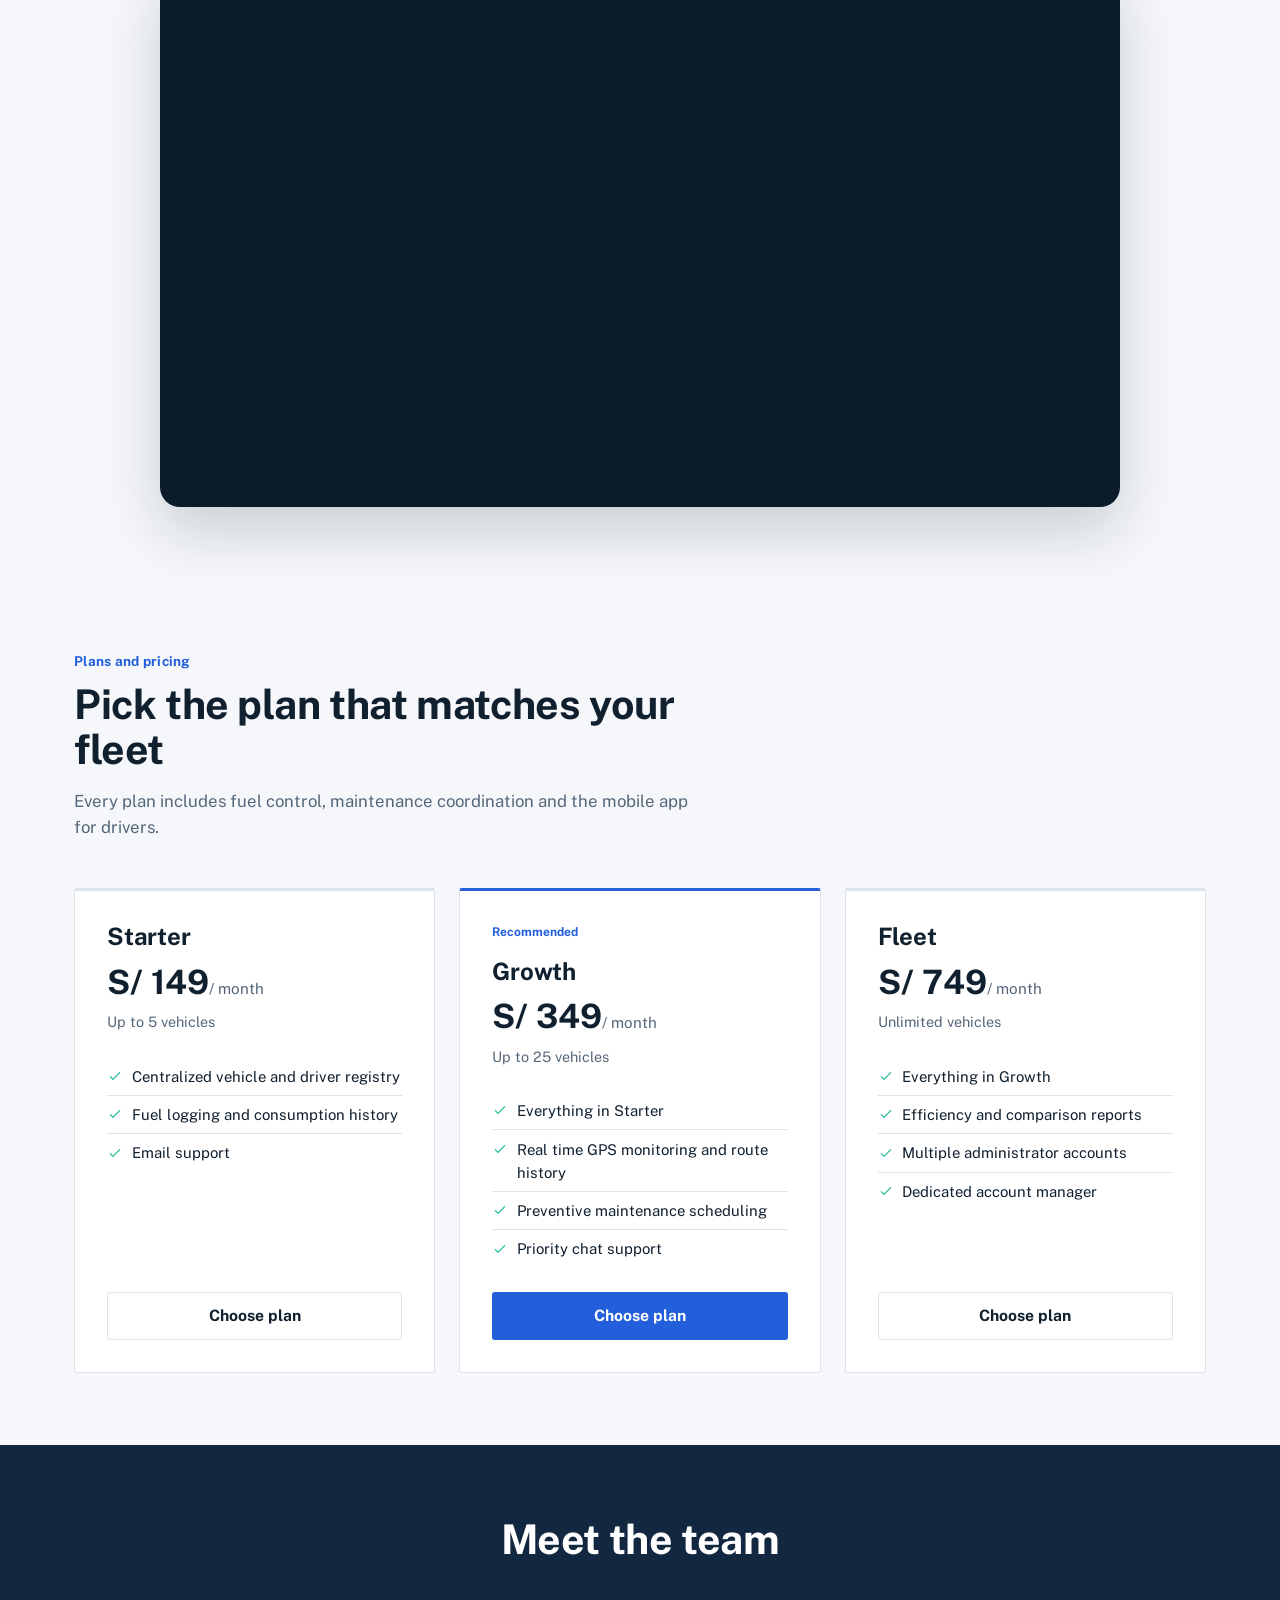
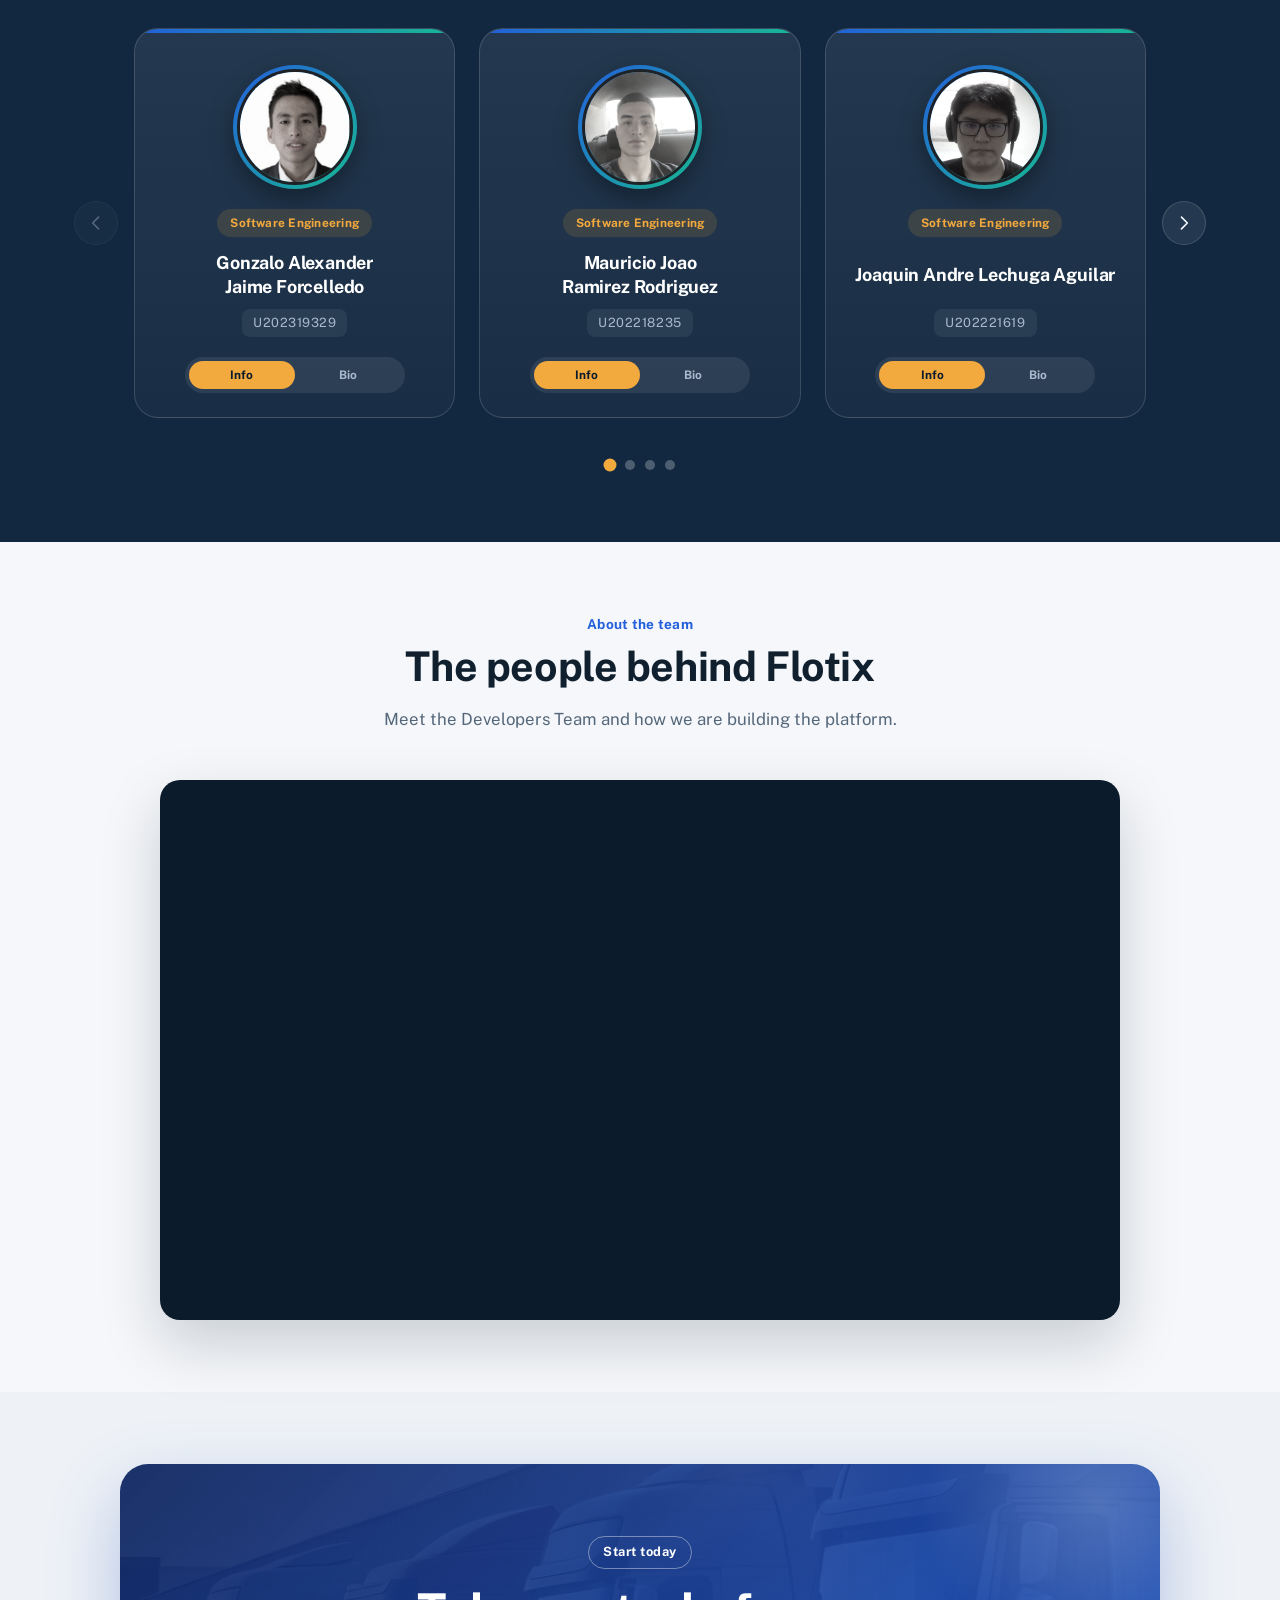
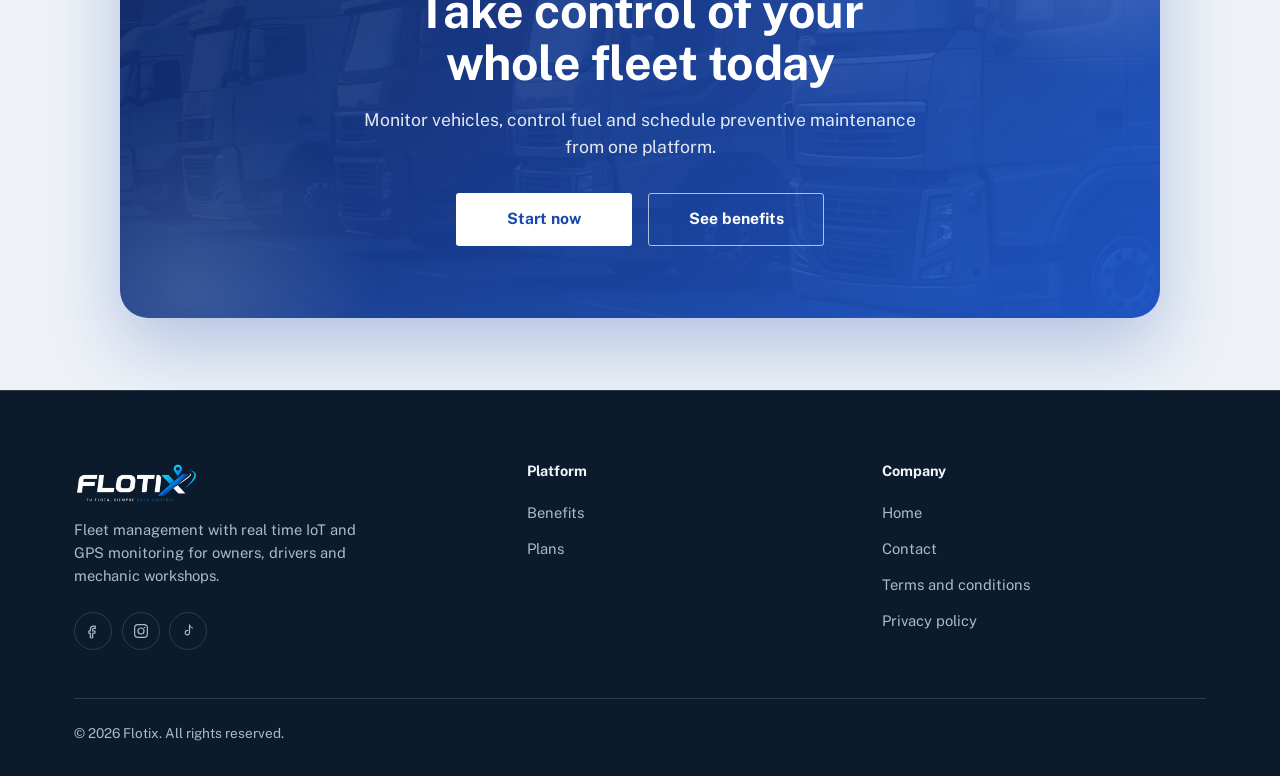
==== commit 04e36e8b: "feat(update-section): update style of section of team" ====
--- a/public/index.html
+++ b/public/index.html
@@ -171,98 +171,110 @@
         </button>
         <div class="team-container" id="team-track" tabindex="0" aria-label="Team members" data-i18n-aria-label="team.carouselLabel">
           <div class="member-card" data-member="1">
-            <div class="member-tabs">
-              <button class="tab-btn active" data-tab="info" data-i18n="team.tabs.info">Info</button>
-              <button class="tab-btn" data-tab="bio" data-i18n="team.tabs.bio">Bio</button>
-            </div>
             <div class="member-avatar-ring"><img src="assets/images/team_member_gonzalo.jpg" alt="Gonzalo Alexander Jaime Forcelledo"></div>
-            <div class="member-content-pane active" data-pane="info">
-              <span class="member-role-label" data-i18n="team.member1.role">Software Engineering</span>
-              <h3 class="member-name-large">Gonzalo Alexander Jaime Forcelledo</h3>
-              <span class="member-code">U202319329</span>
-            </div>
-            <div class="member-content-pane" data-pane="bio">
-              <p class="bio-text" data-i18n="team.member1.bio">Working on Flotix as part of the Developers Team for the Web Applications course.</p>
+            <div class="member-panes">
+              <div class="member-content-pane active" data-pane="info">
+                <span class="member-role-label" data-i18n="team.member1.role">Software Engineering</span>
+                <h3 class="member-name-large">Gonzalo Alexander Jaime Forcelledo</h3>
+                <span class="member-code">U202319329</span>
+              </div>
+              <div class="member-content-pane" data-pane="bio">
+                <p class="bio-text" data-i18n="team.member1.bio">Working on Flotix as part of the Developers Team for the Web Applications course.</p>
+              </div>
+            </div>
+            <div class="member-tabs">
+              <button class="tab-btn active" data-tab="info" data-i18n="team.tabs.info">Info</button>
+              <button class="tab-btn" data-tab="bio" data-i18n="team.tabs.bio">Bio</button>
             </div>
           </div>
 
           <div class="member-card" data-member="2">
-            <div class="member-tabs">
-              <button class="tab-btn active" data-tab="info" data-i18n="team.tabs.info">Info</button>
-              <button class="tab-btn" data-tab="bio" data-i18n="team.tabs.bio">Bio</button>
-            </div>
             <div class="member-avatar-ring"><img src="assets/images/team_member_mauricio.jpg" alt="Mauricio Joao Ramirez Rodriguez"></div>
-            <div class="member-content-pane active" data-pane="info">
-              <span class="member-role-label" data-i18n="team.member2.role">Software Engineering</span>
-              <h3 class="member-name-large">Mauricio Joao Ramirez Rodriguez</h3>
-              <span class="member-code">U202218235</span>
-            </div>
-            <div class="member-content-pane" data-pane="bio">
-              <p class="bio-text" data-i18n="team.member2.bio">Working on Flotix as part of the Developers Team for the Web Applications course.</p>
+            <div class="member-panes">
+              <div class="member-content-pane active" data-pane="info">
+                <span class="member-role-label" data-i18n="team.member2.role">Software Engineering</span>
+                <h3 class="member-name-large">Mauricio Joao Ramirez Rodriguez</h3>
+                <span class="member-code">U202218235</span>
+              </div>
+              <div class="member-content-pane" data-pane="bio">
+                <p class="bio-text" data-i18n="team.member2.bio">Working on Flotix as part of the Developers Team for the Web Applications course.</p>
+              </div>
+            </div>
+            <div class="member-tabs">
+              <button class="tab-btn active" data-tab="info" data-i18n="team.tabs.info">Info</button>
+              <button class="tab-btn" data-tab="bio" data-i18n="team.tabs.bio">Bio</button>
             </div>
           </div>
 
           <div class="member-card" data-member="3">
-            <div class="member-tabs">
-              <button class="tab-btn active" data-tab="info" data-i18n="team.tabs.info">Info</button>
-              <button class="tab-btn" data-tab="bio" data-i18n="team.tabs.bio">Bio</button>
-            </div>
             <div class="member-avatar-ring"><img src="assets/images/team_member_joaquin.jpg" alt="Joaquin Andre Lechuga Aguilar"></div>
-            <div class="member-content-pane active" data-pane="info">
-              <span class="member-role-label" data-i18n="team.member3.role">Software Engineering</span>
-              <h3 class="member-name-large">Joaquin Andre Lechuga Aguilar</h3>
-              <span class="member-code">U202221619</span>
-            </div>
-            <div class="member-content-pane" data-pane="bio">
-              <p class="bio-text" data-i18n="team.member3.bio">Working on Flotix as part of the Developers Team for the Web Applications course.</p>
+            <div class="member-panes">
+              <div class="member-content-pane active" data-pane="info">
+                <span class="member-role-label" data-i18n="team.member3.role">Software Engineering</span>
+                <h3 class="member-name-large">Joaquin Andre Lechuga Aguilar</h3>
+                <span class="member-code">U202221619</span>
+              </div>
+              <div class="member-content-pane" data-pane="bio">
+                <p class="bio-text" data-i18n="team.member3.bio">Working on Flotix as part of the Developers Team for the Web Applications course.</p>
+              </div>
+            </div>
+            <div class="member-tabs">
+              <button class="tab-btn active" data-tab="info" data-i18n="team.tabs.info">Info</button>
+              <button class="tab-btn" data-tab="bio" data-i18n="team.tabs.bio">Bio</button>
             </div>
           </div>
 
           <div class="member-card" data-member="4">
-            <div class="member-tabs">
-              <button class="tab-btn active" data-tab="info" data-i18n="team.tabs.info">Info</button>
-              <button class="tab-btn" data-tab="bio" data-i18n="team.tabs.bio">Bio</button>
-            </div>
             <div class="member-avatar-ring"><img src="assets/images/team_member_gustavo.jpg" alt="Gustavo Alonso Olivares Lao"></div>
-            <div class="member-content-pane active" data-pane="info">
-              <span class="member-role-label" data-i18n="team.member4.role">Software Engineering</span>
-              <h3 class="member-name-large">Gustavo Alonso Olivares Lao</h3>
-              <span class="member-code">U202216448</span>
-            </div>
-            <div class="member-content-pane" data-pane="bio">
-              <p class="bio-text" data-i18n="team.member4.bio">Working on Flotix as part of the Developers Team for the Web Applications course.</p>
+            <div class="member-panes">
+              <div class="member-content-pane active" data-pane="info">
+                <span class="member-role-label" data-i18n="team.member4.role">Software Engineering</span>
+                <h3 class="member-name-large">Gustavo Alonso Olivares Lao</h3>
+                <span class="member-code">U202216448</span>
+              </div>
+              <div class="member-content-pane" data-pane="bio">
+                <p class="bio-text" data-i18n="team.member4.bio">Working on Flotix as part of the Developers Team for the Web Applications course.</p>
+              </div>
+            </div>
+            <div class="member-tabs">
+              <button class="tab-btn active" data-tab="info" data-i18n="team.tabs.info">Info</button>
+              <button class="tab-btn" data-tab="bio" data-i18n="team.tabs.bio">Bio</button>
             </div>
           </div>
 
           <div class="member-card" data-member="5">
-            <div class="member-tabs">
-              <button class="tab-btn active" data-tab="info" data-i18n="team.tabs.info">Info</button>
-              <button class="tab-btn" data-tab="bio" data-i18n="team.tabs.bio">Bio</button>
-            </div>
             <div class="member-avatar-ring"><img src="assets/images/team_member_jhon.jpg" alt="Jhon Jordy Jaramillo Mayta"></div>
-            <div class="member-content-pane active" data-pane="info">
-              <span class="member-role-label" data-i18n="team.member5.role">Software Engineering</span>
-              <h3 class="member-name-large">Jhon Jordy Jaramillo Mayta</h3>
-              <span class="member-code">U202520310</span>
-            </div>
-            <div class="member-content-pane" data-pane="bio">
-              <p class="bio-text" data-i18n="team.member5.bio">Working on Flotix as part of the Developers Team for the Web Applications course.</p>
+            <div class="member-panes">
+              <div class="member-content-pane active" data-pane="info">
+                <span class="member-role-label" data-i18n="team.member5.role">Software Engineering</span>
+                <h3 class="member-name-large">Jhon Jordy Jaramillo Mayta</h3>
+                <span class="member-code">U202520310</span>
+              </div>
+              <div class="member-content-pane" data-pane="bio">
+                <p class="bio-text" data-i18n="team.member5.bio">Working on Flotix as part of the Developers Team for the Web Applications course.</p>
+              </div>
+            </div>
+            <div class="member-tabs">
+              <button class="tab-btn active" data-tab="info" data-i18n="team.tabs.info">Info</button>
+              <button class="tab-btn" data-tab="bio" data-i18n="team.tabs.bio">Bio</button>
             </div>
           </div>
 
           <div class="member-card" data-member="6">
-            <div class="member-tabs">
-              <button class="tab-btn active" data-tab="info" data-i18n="team.tabs.info">Info</button>
-              <button class="tab-btn" data-tab="bio" data-i18n="team.tabs.bio">Bio</button>
-            </div>
             <div class="member-avatar-ring"><img src="assets/images/team_member_maria.jpg" alt="Maria Luisa Munayco Apolaya"></div>
-            <div class="member-content-pane active" data-pane="info">
-              <span class="member-role-label" data-i18n="team.member6.role">Software Engineering</span>
-              <h3 class="member-name-large">Maria Luisa Munayco Apolaya</h3>
-              <span class="member-code">U20231C995</span>
-            </div>
-            <div class="member-content-pane" data-pane="bio">
-              <p class="bio-text" data-i18n="team.member6.bio">Working on Flotix as part of the Developers Team for the Web Applications course.</p>
+            <div class="member-panes">
+              <div class="member-content-pane active" data-pane="info">
+                <span class="member-role-label" data-i18n="team.member6.role">Software Engineering</span>
+                <h3 class="member-name-large">Maria Luisa Munayco Apolaya</h3>
+                <span class="member-code">U20231C995</span>
+              </div>
+              <div class="member-content-pane" data-pane="bio">
+                <p class="bio-text" data-i18n="team.member6.bio">Working on Flotix as part of the Developers Team for the Web Applications course.</p>
+              </div>
+            </div>
+            <div class="member-tabs">
+              <button class="tab-btn active" data-tab="info" data-i18n="team.tabs.info">Info</button>
+              <button class="tab-btn" data-tab="bio" data-i18n="team.tabs.bio">Bio</button>
             </div>
           </div>
         </div>
--- a/public/assets/styles/styles.css
+++ b/public/assets/styles/styles.css
@@ -566,7 +566,7 @@
   display: flex;
   gap: var(--space-3);
   overflow-x: auto;
-  padding-block: 8px;
+  padding-block: 18px;
   scroll-snap-type: x mandatory;
   scroll-behavior: smooth;
   scrollbar-width: none;
@@ -643,41 +643,51 @@
 
 .member-card {
   position: relative;
-  width: 100%;
-  height: 340px;
-  border-radius: 20px;
+  display: flex;
+  flex-direction: column;
+  align-items: center;
+  padding: 2.25rem 1.5rem 1.5rem;
+  border-radius: 24px;
   overflow: hidden;
-  background: rgba(255, 255, 255, 0.05);
+  background: linear-gradient(180deg, rgba(255, 255, 255, 0.08) 0%, rgba(255, 255, 255, 0.03) 100%);
   border: 1px solid var(--color-line-night);
   text-align: center;
   transition:
-          transform 150ms ease,
-          border-color 150ms ease;
+          transform 200ms ease,
+          border-color 200ms ease,
+          box-shadow 200ms ease;
+}
+.member-card::before {
+  content: "";
+  position: absolute;
+  inset: 0 0 auto 0;
+  height: 4px;
+  background: linear-gradient(90deg, var(--color-route), var(--color-pace));
 }
 .member-card:hover {
   transform: translateY(-4px);
-  border-color: var(--color-route);
+  border-color: rgba(35, 95, 219, 0.7);
+  box-shadow: 0 8px 18px rgba(0, 0, 0, 0.28);
 }
 
 .member-avatar-ring {
-  margin: 2rem auto 0;
-  width: 104px;
-  height: 104px;
+  flex: none;
+  width: 124px;
+  height: 124px;
+  padding: 4px;
   border-radius: 50%;
-  border: 3px solid var(--color-route);
-  padding: 3px;
-  display: flex;
-  align-items: center;
-  justify-content: center;
-  transition: transform 150ms ease;
-  overflow: hidden;
+  background: linear-gradient(135deg, var(--color-route), var(--color-pace));
+  box-shadow: 0 10px 24px rgba(0, 0, 0, 0.35);
+  transition: transform 200ms ease;
 }
 .member-card:hover .member-avatar-ring {
-  transform: scale(1.05);
+  transform: scale(1.04);
 }
 .member-avatar-ring img {
+  display: block;
   width: 100%;
   height: 100%;
+  border: 3px solid var(--color-night-alt);
   border-radius: 50%;
   object-fit: cover;
   filter: grayscale(85%) contrast(1.05);
@@ -687,74 +697,97 @@
   filter: grayscale(0%) contrast(1.02);
 }
 
+.member-panes {
+  display: grid;
+  width: 100%;
+  margin-top: 1.25rem;
+  flex: 1;
+}
+.member-content-pane {
+  grid-area: 1 / 1;
+  display: flex;
+  flex-direction: column;
+  align-items: center;
+  opacity: 0;
+  visibility: hidden;
+  transition: opacity 200ms ease;
+}
+.member-content-pane.active {
+  opacity: 1;
+  visibility: visible;
+}
+.member-content-pane[data-pane="info"] {
+  justify-content: flex-start;
+}
+.member-content-pane[data-pane="bio"] {
+  justify-content: center;
+}
+
+.member-role-label {
+  padding: 0.3rem 0.8rem;
+  border-radius: 999px;
+  background: rgba(242, 169, 61, 0.14);
+  font-size: 0.74rem;
+  font-weight: 700;
+  letter-spacing: 0.02em;
+  color: var(--color-fuel);
+}
+.member-name-large {
+  display: flex;
+  align-items: center;
+  justify-content: center;
+  min-height: 2.6em;
+  margin-top: 0.9rem;
+  font-size: 1.12rem;
+  line-height: 1.3;
+  color: #ffffff;
+  text-wrap: balance;
+}
+.member-code {
+  margin-top: 0.7rem;
+  padding: 0.25rem 0.7rem;
+  border-radius: 8px;
+  background: rgba(255, 255, 255, 0.06);
+  font-size: 0.8rem;
+  letter-spacing: 0.04em;
+  color: var(--color-on-night-muted);
+}
+
+.bio-text {
+  font-size: 0.92rem;
+  line-height: 1.6;
+  color: var(--color-on-night-muted);
+  text-wrap: pretty;
+}
+
 .member-tabs {
-  position: absolute;
-  top: 160px;
-  left: 50%;
-  transform: translateX(-50%);
-  display: flex;
+  display: flex;
+  width: 100%;
+  max-width: 220px;
+  margin-top: 1.25rem;
+  padding: 4px;
+  border-radius: 30px;
   background: rgba(255, 255, 255, 0.08);
-  border-radius: 30px;
-  padding: 4px;
-  width: 76%;
 }
 .tab-btn {
   flex: 1;
   padding: 7px 0;
-  font-size: 0.72rem;
-  font-weight: 700;
   border: none;
+  border-radius: 20px;
   background: transparent;
+  font-size: 0.74rem;
+  font-weight: 700;
   color: var(--color-on-night-muted);
-  border-radius: 20px;
   transition:
           color 150ms ease,
           background-color 150ms ease;
 }
+.tab-btn:hover:not(.active) {
+  color: #ffffff;
+}
 .tab-btn.active {
+  background: var(--color-fuel);
   color: var(--color-night);
-  background: var(--color-fuel);
-}
-
-.member-content-pane {
-  position: absolute;
-  top: 204px;
-  left: 0;
-  right: 0;
-  bottom: 0;
-  padding: 0 1.4rem 1.4rem;
-  opacity: 0;
-  pointer-events: none;
-  transition: opacity 200ms ease;
-  text-align: center;
-}
-.member-content-pane.active {
-  opacity: 1;
-  pointer-events: auto;
-}
-
-.member-name-large {
-  font-size: 1.05rem;
-  color: #ffffff;
-  line-height: 1.2;
-  margin-top: 0.3rem;
-}
-.member-role-label {
-  font-size: 0.78rem;
-  font-weight: 700;
-  color: var(--color-fuel);
-}
-.member-code {
-  display: block;
-  margin-top: 0.3rem;
-  font-size: 0.82rem;
-  color: var(--color-on-night-muted);
-}
-.bio-text {
-  font-size: 0.88rem;
-  line-height: 1.5;
-  color: var(--color-on-night-muted);
-  margin-top: 0.6rem;
 }
 
 /* ---------- Video sections ---------- */
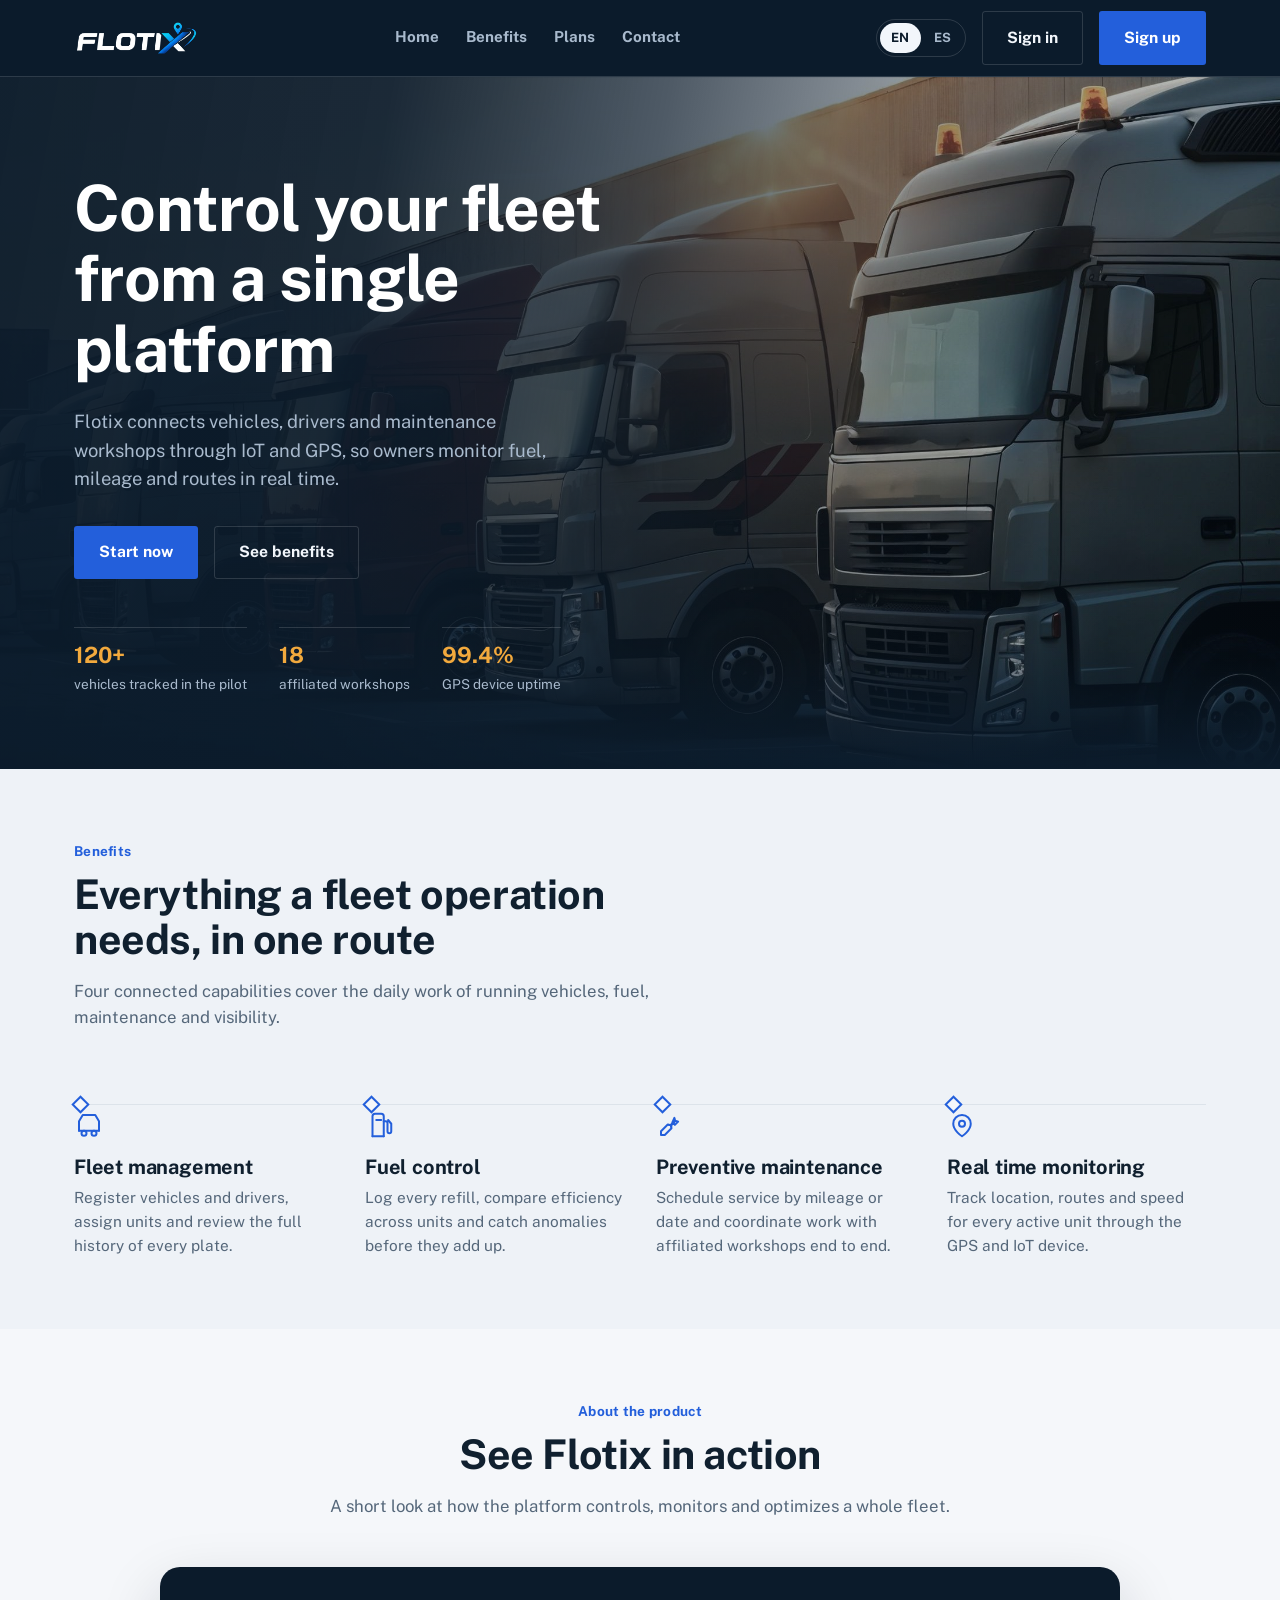
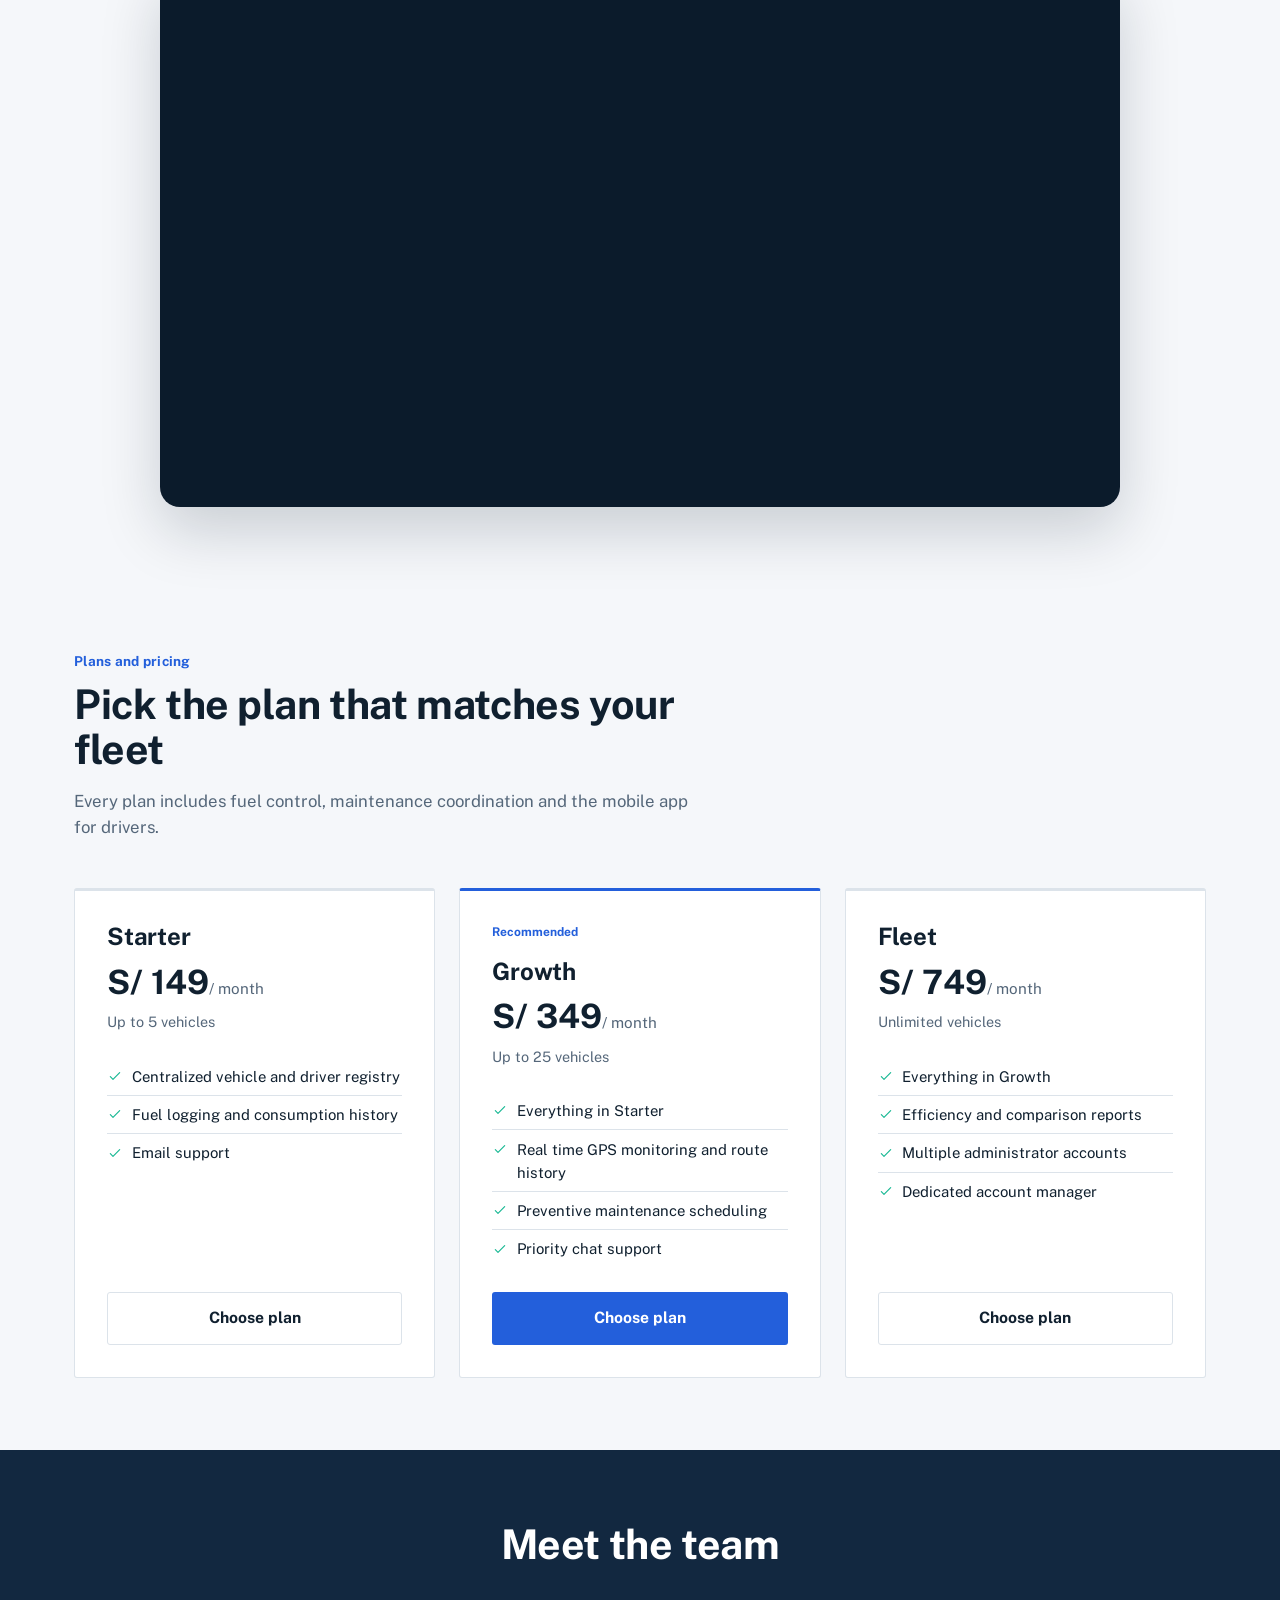
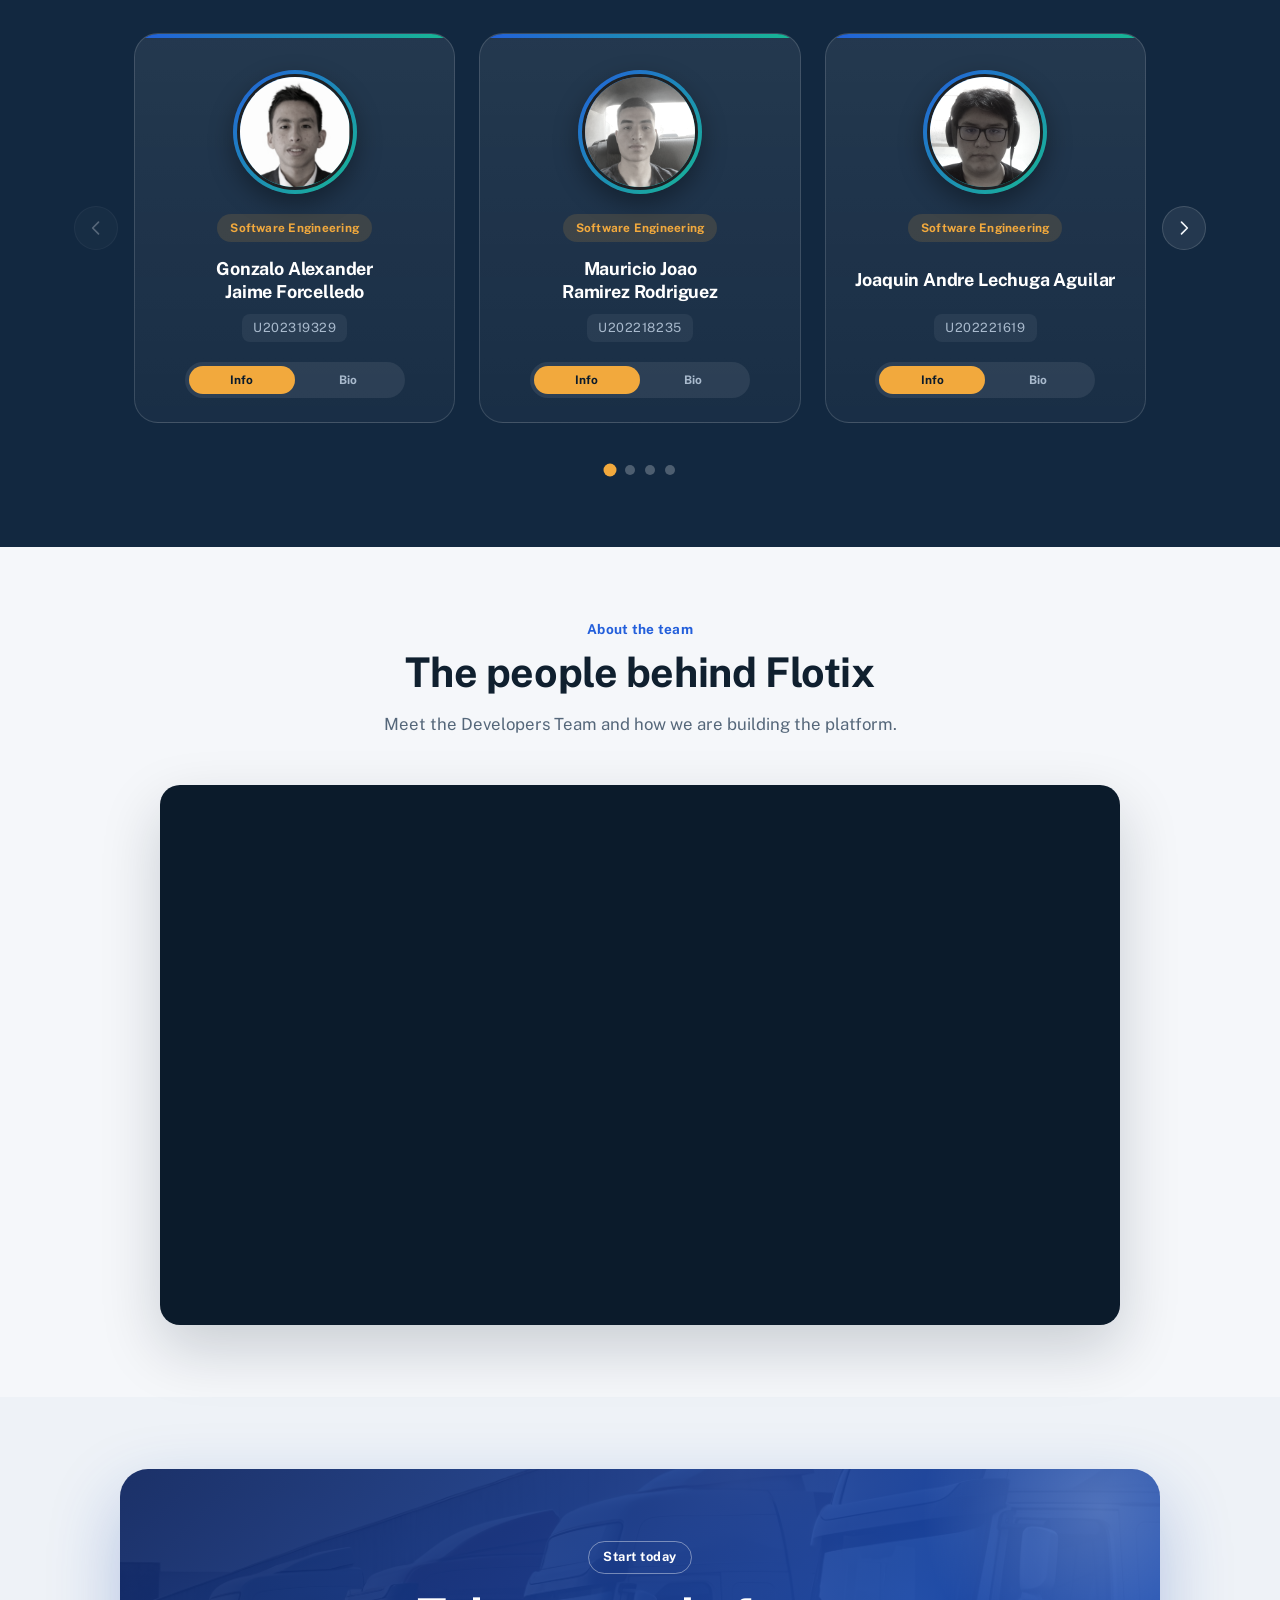
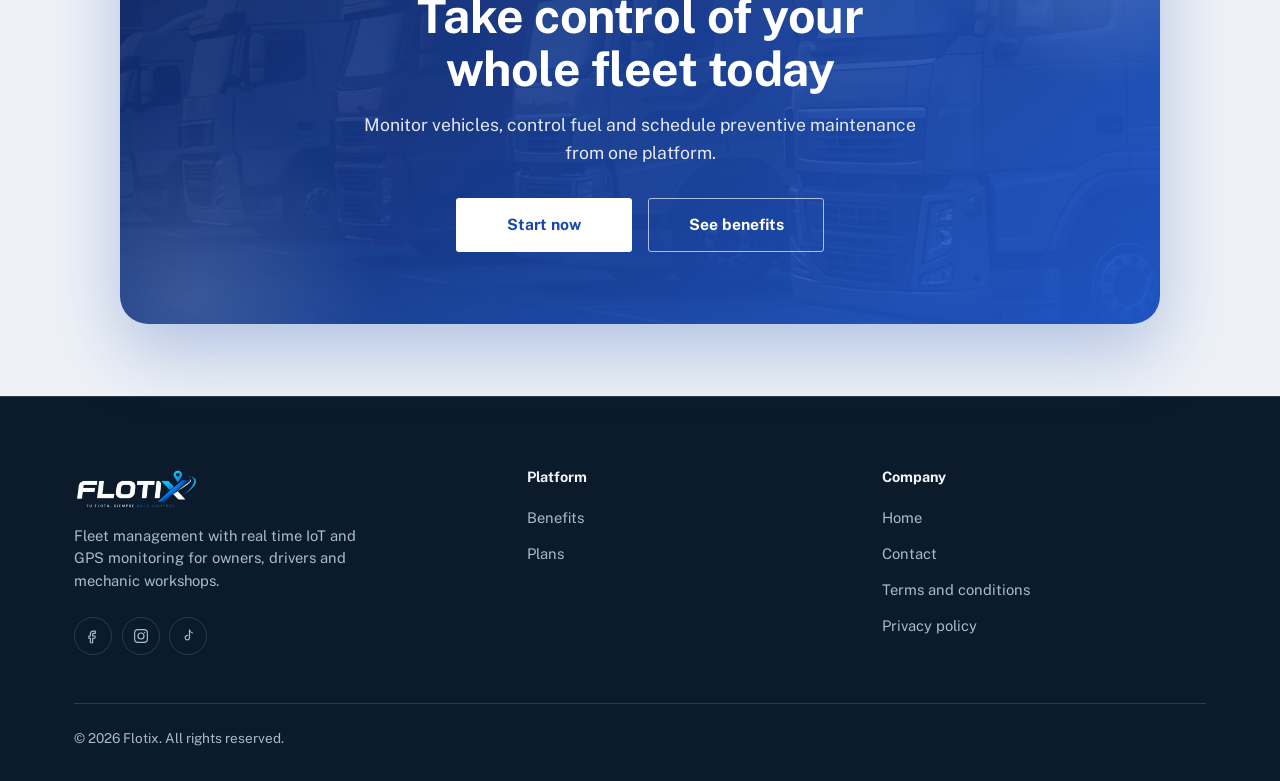
==== commit 02fd04c8: "feat(update-section): plans and pricing links" ====
--- a/public/index.html
+++ b/public/index.html
@@ -127,7 +127,7 @@
             <li><svg viewBox="0 0 24 24" fill="none" stroke="currentColor" stroke-width="1.75" stroke-linecap="round" stroke-linejoin="round" aria-hidden="true"><path d="M5 13l4 4L19 7"/></svg><span data-i18n="plans.starterFeature2">Fuel logging and consumption history</span></li>
             <li><svg viewBox="0 0 24 24" fill="none" stroke="currentColor" stroke-width="1.75" stroke-linecap="round" stroke-linejoin="round" aria-hidden="true"><path d="M5 13l4 4L19 7"/></svg><span data-i18n="plans.starterFeature3">Email support</span></li>
           </ul>
-          <button type="button" class="btn btn-outline btn-block" data-i18n="plans.ctaChoose">Choose plan</button>
+          <a href="https://flotix-app-web.netlify.app/register?plan=starter" class="btn btn-outline btn-block" data-i18n="plans.ctaChoose">Choose plan</a>
         </div>
 
         <div class="plan-card is-recommended">
@@ -141,7 +141,7 @@
             <li><svg viewBox="0 0 24 24" fill="none" stroke="currentColor" stroke-width="1.75" stroke-linecap="round" stroke-linejoin="round" aria-hidden="true"><path d="M5 13l4 4L19 7"/></svg><span data-i18n="plans.growthFeature3">Preventive maintenance scheduling</span></li>
             <li><svg viewBox="0 0 24 24" fill="none" stroke="currentColor" stroke-width="1.75" stroke-linecap="round" stroke-linejoin="round" aria-hidden="true"><path d="M5 13l4 4L19 7"/></svg><span data-i18n="plans.growthFeature4">Priority chat support</span></li>
           </ul>
-          <button type="button" class="btn btn-primary btn-block" data-i18n="plans.ctaChoose">Choose plan</button>
+          <a href="https://flotix-app-web.netlify.app/register?plan=growth" class="btn btn-primary btn-block" data-i18n="plans.ctaChoose">Choose plan</a>
         </div>
 
         <div class="plan-card">
@@ -154,7 +154,7 @@
             <li><svg viewBox="0 0 24 24" fill="none" stroke="currentColor" stroke-width="1.75" stroke-linecap="round" stroke-linejoin="round" aria-hidden="true"><path d="M5 13l4 4L19 7"/></svg><span data-i18n="plans.fleetFeature3">Multiple administrator accounts</span></li>
             <li><svg viewBox="0 0 24 24" fill="none" stroke="currentColor" stroke-width="1.75" stroke-linecap="round" stroke-linejoin="round" aria-hidden="true"><path d="M5 13l4 4L19 7"/></svg><span data-i18n="plans.fleetFeature4">Dedicated account manager</span></li>
           </ul>
-          <button type="button" class="btn btn-outline btn-block" data-i18n="plans.ctaChoose">Choose plan</button>
+          <a href="https://flotix-app-web.netlify.app/register?plan=fleet" class="btn btn-outline btn-block" data-i18n="plans.ctaChoose">Choose plan</a>
         </div>
       </div>
     </div>
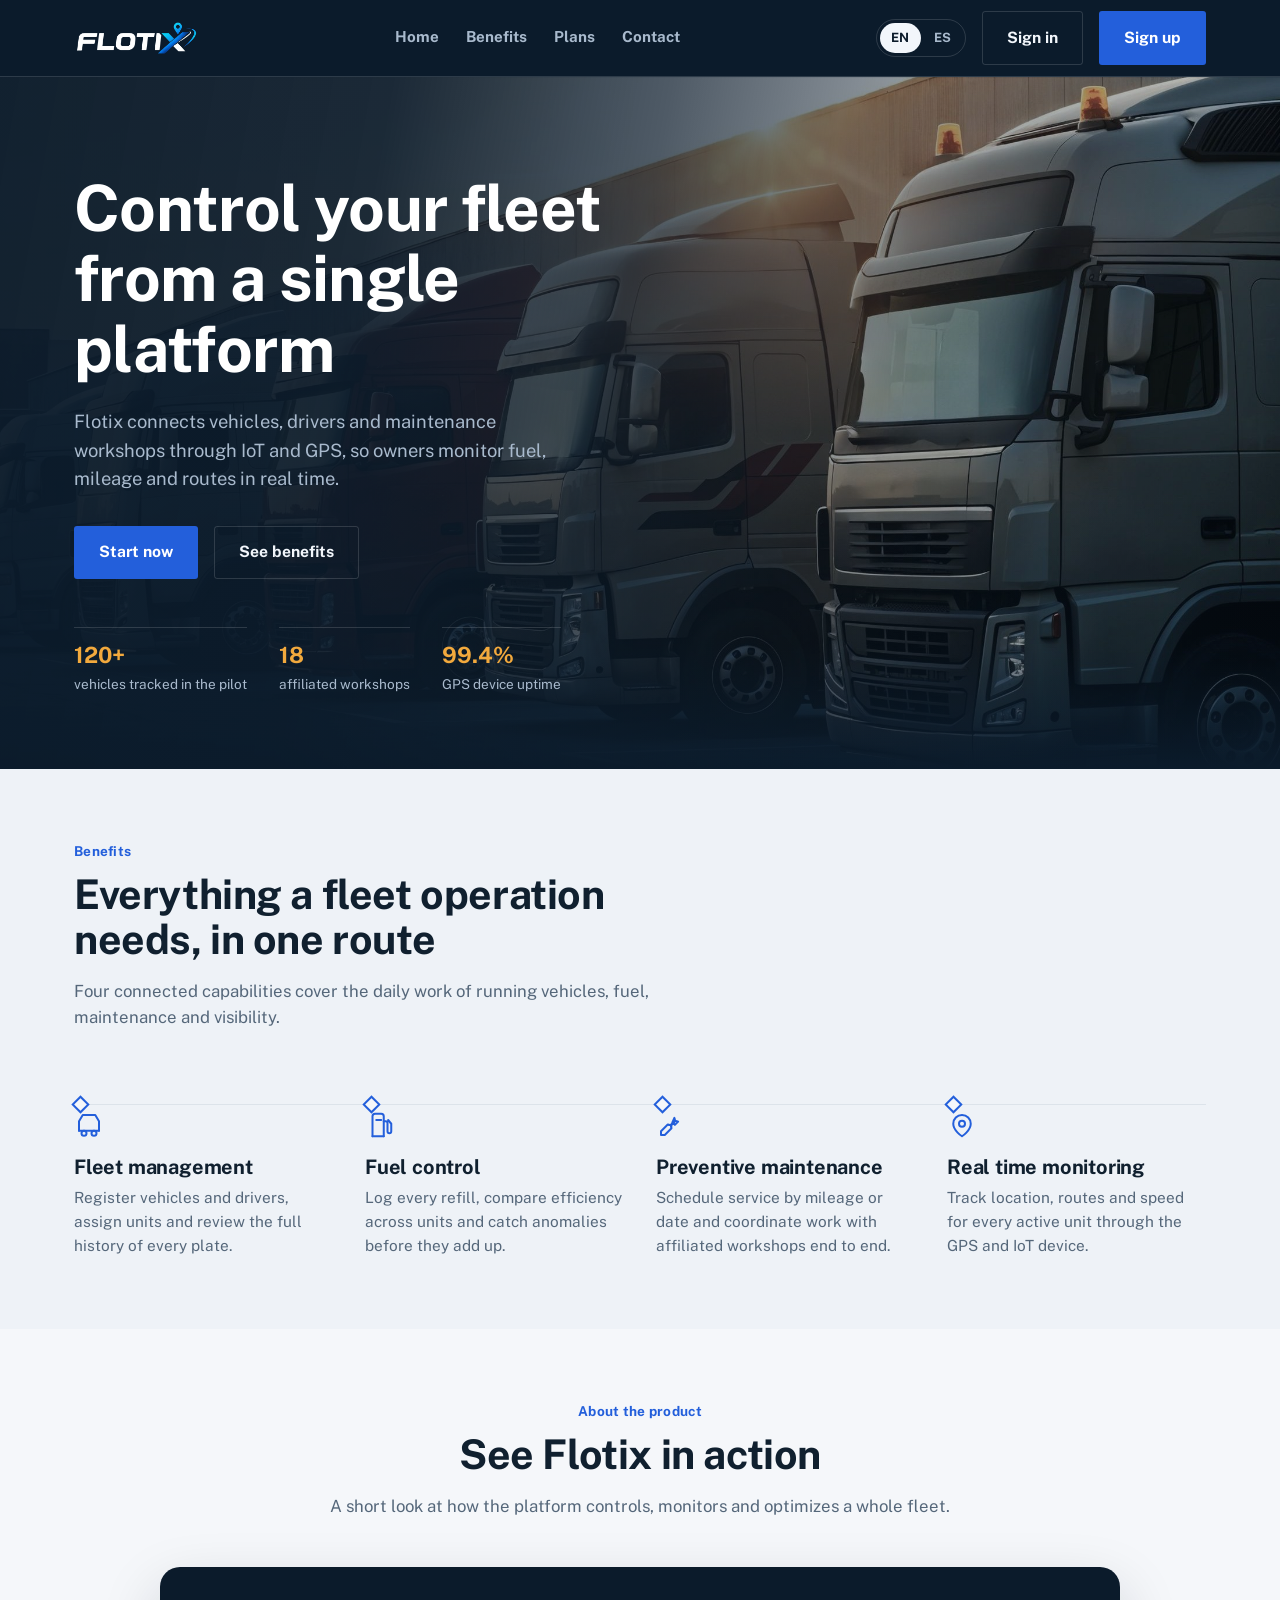
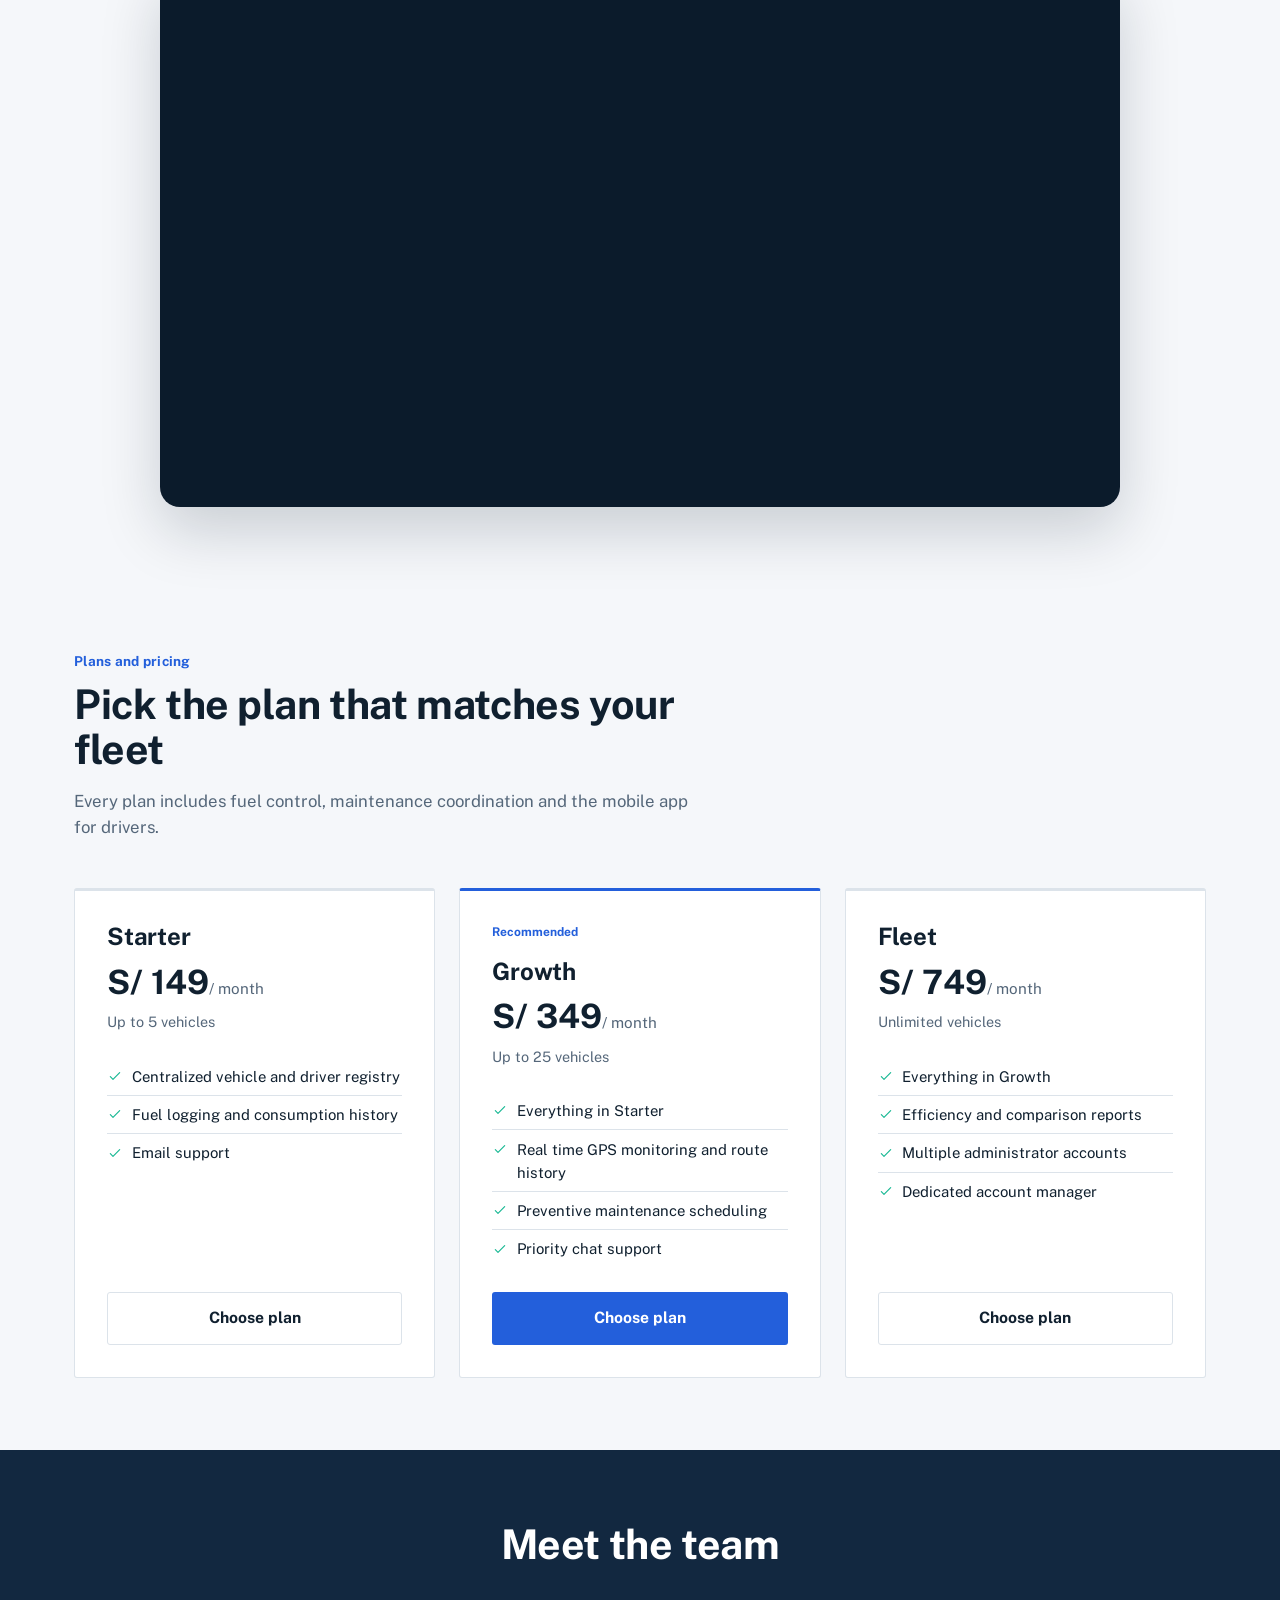
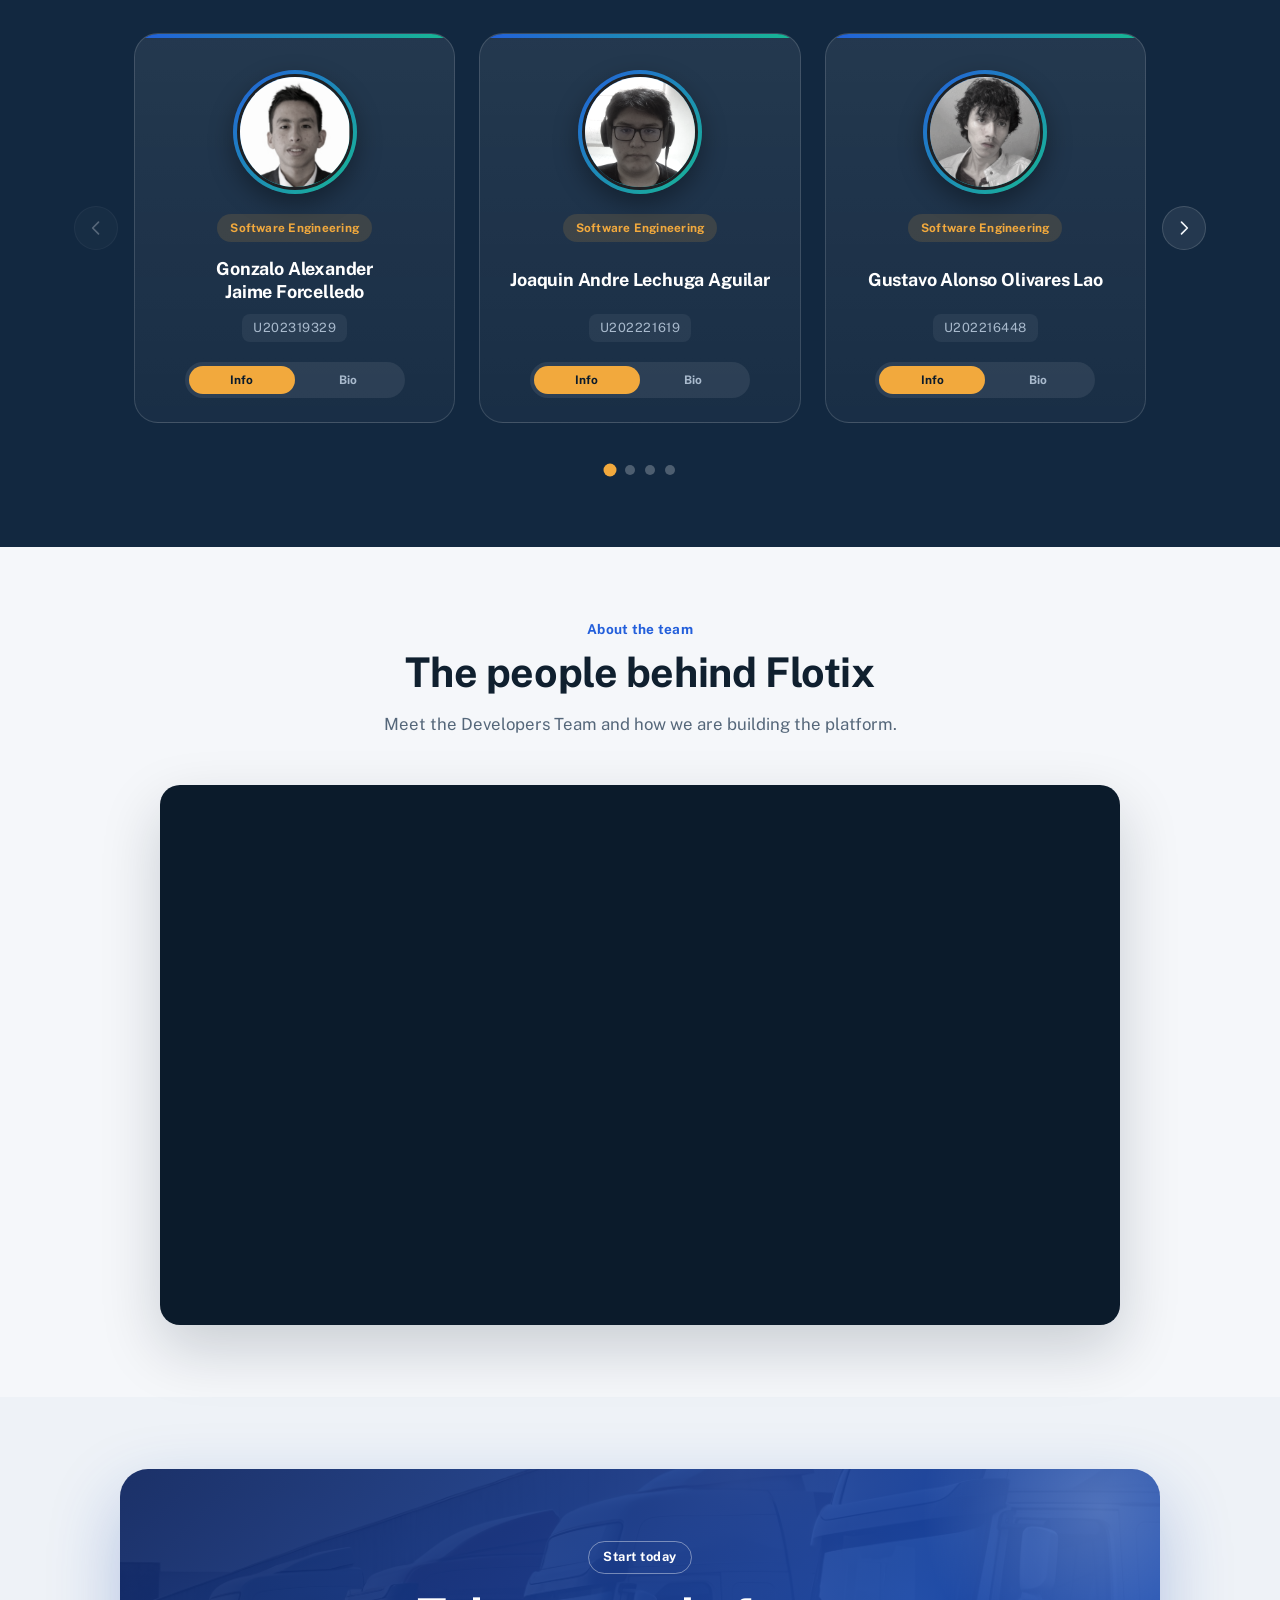
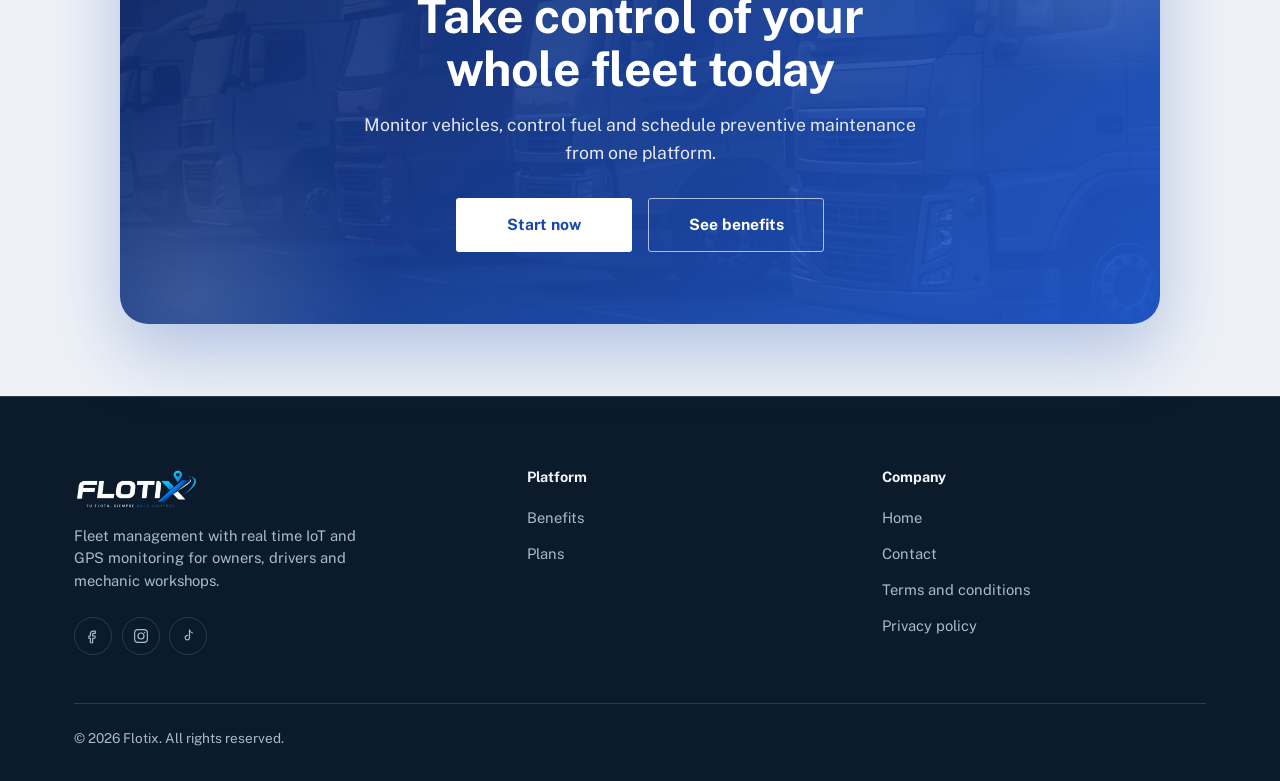
==== commit e11fe458: "feat(update-section): open plan links in new tab and move Mauricio to last in team carousel" ====
--- a/public/index.html
+++ b/public/index.html
@@ -127,7 +127,7 @@
             <li><svg viewBox="0 0 24 24" fill="none" stroke="currentColor" stroke-width="1.75" stroke-linecap="round" stroke-linejoin="round" aria-hidden="true"><path d="M5 13l4 4L19 7"/></svg><span data-i18n="plans.starterFeature2">Fuel logging and consumption history</span></li>
             <li><svg viewBox="0 0 24 24" fill="none" stroke="currentColor" stroke-width="1.75" stroke-linecap="round" stroke-linejoin="round" aria-hidden="true"><path d="M5 13l4 4L19 7"/></svg><span data-i18n="plans.starterFeature3">Email support</span></li>
           </ul>
-          <a href="https://flotix-app-web.netlify.app/register?plan=starter" class="btn btn-outline btn-block" data-i18n="plans.ctaChoose">Choose plan</a>
+          <a href="https://flotix-app-web.netlify.app/register?plan=starter" target="_blank" rel="noopener noreferrer" class="btn btn-outline btn-block" data-i18n="plans.ctaChoose">Choose plan</a>
         </div>
 
         <div class="plan-card is-recommended">
@@ -141,7 +141,7 @@
             <li><svg viewBox="0 0 24 24" fill="none" stroke="currentColor" stroke-width="1.75" stroke-linecap="round" stroke-linejoin="round" aria-hidden="true"><path d="M5 13l4 4L19 7"/></svg><span data-i18n="plans.growthFeature3">Preventive maintenance scheduling</span></li>
             <li><svg viewBox="0 0 24 24" fill="none" stroke="currentColor" stroke-width="1.75" stroke-linecap="round" stroke-linejoin="round" aria-hidden="true"><path d="M5 13l4 4L19 7"/></svg><span data-i18n="plans.growthFeature4">Priority chat support</span></li>
           </ul>
-          <a href="https://flotix-app-web.netlify.app/register?plan=growth" class="btn btn-primary btn-block" data-i18n="plans.ctaChoose">Choose plan</a>
+          <a href="https://flotix-app-web.netlify.app/register?plan=growth" target="_blank" rel="noopener noreferrer" class="btn btn-primary btn-block" data-i18n="plans.ctaChoose">Choose plan</a>
         </div>
 
         <div class="plan-card">
@@ -154,7 +154,7 @@
             <li><svg viewBox="0 0 24 24" fill="none" stroke="currentColor" stroke-width="1.75" stroke-linecap="round" stroke-linejoin="round" aria-hidden="true"><path d="M5 13l4 4L19 7"/></svg><span data-i18n="plans.fleetFeature3">Multiple administrator accounts</span></li>
             <li><svg viewBox="0 0 24 24" fill="none" stroke="currentColor" stroke-width="1.75" stroke-linecap="round" stroke-linejoin="round" aria-hidden="true"><path d="M5 13l4 4L19 7"/></svg><span data-i18n="plans.fleetFeature4">Dedicated account manager</span></li>
           </ul>
-          <a href="https://flotix-app-web.netlify.app/register?plan=fleet" class="btn btn-outline btn-block" data-i18n="plans.ctaChoose">Choose plan</a>
+          <a href="https://flotix-app-web.netlify.app/register?plan=fleet" target="_blank" rel="noopener noreferrer" class="btn btn-outline btn-block" data-i18n="plans.ctaChoose">Choose plan</a>
         </div>
       </div>
     </div>
@@ -188,6 +188,78 @@
             </div>
           </div>
 
+          <div class="member-card" data-member="3">
+            <div class="member-avatar-ring"><img src="assets/images/team_member_joaquin.jpg" alt="Joaquin Andre Lechuga Aguilar"></div>
+            <div class="member-panes">
+              <div class="member-content-pane active" data-pane="info">
+                <span class="member-role-label" data-i18n="team.member3.role">Software Engineering</span>
+                <h3 class="member-name-large">Joaquin Andre Lechuga Aguilar</h3>
+                <span class="member-code">U202221619</span>
+              </div>
+              <div class="member-content-pane" data-pane="bio">
+                <p class="bio-text" data-i18n="team.member3.bio">Working on Flotix as part of the Developers Team for the Web Applications course.</p>
+              </div>
+            </div>
+            <div class="member-tabs">
+              <button class="tab-btn active" data-tab="info" data-i18n="team.tabs.info">Info</button>
+              <button class="tab-btn" data-tab="bio" data-i18n="team.tabs.bio">Bio</button>
+            </div>
+          </div>
+
+          <div class="member-card" data-member="4">
+            <div class="member-avatar-ring"><img src="assets/images/team_member_gustavo.jpg" alt="Gustavo Alonso Olivares Lao"></div>
+            <div class="member-panes">
+              <div class="member-content-pane active" data-pane="info">
+                <span class="member-role-label" data-i18n="team.member4.role">Software Engineering</span>
+                <h3 class="member-name-large">Gustavo Alonso Olivares Lao</h3>
+                <span class="member-code">U202216448</span>
+              </div>
+              <div class="member-content-pane" data-pane="bio">
+                <p class="bio-text" data-i18n="team.member4.bio">Working on Flotix as part of the Developers Team for the Web Applications course.</p>
+              </div>
+            </div>
+            <div class="member-tabs">
+              <button class="tab-btn active" data-tab="info" data-i18n="team.tabs.info">Info</button>
+              <button class="tab-btn" data-tab="bio" data-i18n="team.tabs.bio">Bio</button>
+            </div>
+          </div>
+
+          <div class="member-card" data-member="5">
+            <div class="member-avatar-ring"><img src="assets/images/team_member_jhon.jpg" alt="Jhon Jordy Jaramillo Mayta"></div>
+            <div class="member-panes">
+              <div class="member-content-pane active" data-pane="info">
+                <span class="member-role-label" data-i18n="team.member5.role">Software Engineering</span>
+                <h3 class="member-name-large">Jhon Jordy Jaramillo Mayta</h3>
+                <span class="member-code">U202520310</span>
+              </div>
+              <div class="member-content-pane" data-pane="bio">
+                <p class="bio-text" data-i18n="team.member5.bio">Working on Flotix as part of the Developers Team for the Web Applications course.</p>
+              </div>
+            </div>
+            <div class="member-tabs">
+              <button class="tab-btn active" data-tab="info" data-i18n="team.tabs.info">Info</button>
+              <button class="tab-btn" data-tab="bio" data-i18n="team.tabs.bio">Bio</button>
+            </div>
+          </div>
+
+          <div class="member-card" data-member="6">
+            <div class="member-avatar-ring"><img src="assets/images/team_member_maria.jpg" alt="Maria Luisa Munayco Apolaya"></div>
+            <div class="member-panes">
+              <div class="member-content-pane active" data-pane="info">
+                <span class="member-role-label" data-i18n="team.member6.role">Software Engineering</span>
+                <h3 class="member-name-large">Maria Luisa Munayco Apolaya</h3>
+                <span class="member-code">U20231C995</span>
+              </div>
+              <div class="member-content-pane" data-pane="bio">
+                <p class="bio-text" data-i18n="team.member6.bio">Working on Flotix as part of the Developers Team for the Web Applications course.</p>
+              </div>
+            </div>
+            <div class="member-tabs">
+              <button class="tab-btn active" data-tab="info" data-i18n="team.tabs.info">Info</button>
+              <button class="tab-btn" data-tab="bio" data-i18n="team.tabs.bio">Bio</button>
+            </div>
+          </div>
+
           <div class="member-card" data-member="2">
             <div class="member-avatar-ring"><img src="assets/images/team_member_mauricio.jpg" alt="Mauricio Joao Ramirez Rodriguez"></div>
             <div class="member-panes">
@@ -198,78 +270,6 @@
               </div>
               <div class="member-content-pane" data-pane="bio">
                 <p class="bio-text" data-i18n="team.member2.bio">Working on Flotix as part of the Developers Team for the Web Applications course.</p>
-              </div>
-            </div>
-            <div class="member-tabs">
-              <button class="tab-btn active" data-tab="info" data-i18n="team.tabs.info">Info</button>
-              <button class="tab-btn" data-tab="bio" data-i18n="team.tabs.bio">Bio</button>
-            </div>
-          </div>
-
-          <div class="member-card" data-member="3">
-            <div class="member-avatar-ring"><img src="assets/images/team_member_joaquin.jpg" alt="Joaquin Andre Lechuga Aguilar"></div>
-            <div class="member-panes">
-              <div class="member-content-pane active" data-pane="info">
-                <span class="member-role-label" data-i18n="team.member3.role">Software Engineering</span>
-                <h3 class="member-name-large">Joaquin Andre Lechuga Aguilar</h3>
-                <span class="member-code">U202221619</span>
-              </div>
-              <div class="member-content-pane" data-pane="bio">
-                <p class="bio-text" data-i18n="team.member3.bio">Working on Flotix as part of the Developers Team for the Web Applications course.</p>
-              </div>
-            </div>
-            <div class="member-tabs">
-              <button class="tab-btn active" data-tab="info" data-i18n="team.tabs.info">Info</button>
-              <button class="tab-btn" data-tab="bio" data-i18n="team.tabs.bio">Bio</button>
-            </div>
-          </div>
-
-          <div class="member-card" data-member="4">
-            <div class="member-avatar-ring"><img src="assets/images/team_member_gustavo.jpg" alt="Gustavo Alonso Olivares Lao"></div>
-            <div class="member-panes">
-              <div class="member-content-pane active" data-pane="info">
-                <span class="member-role-label" data-i18n="team.member4.role">Software Engineering</span>
-                <h3 class="member-name-large">Gustavo Alonso Olivares Lao</h3>
-                <span class="member-code">U202216448</span>
-              </div>
-              <div class="member-content-pane" data-pane="bio">
-                <p class="bio-text" data-i18n="team.member4.bio">Working on Flotix as part of the Developers Team for the Web Applications course.</p>
-              </div>
-            </div>
-            <div class="member-tabs">
-              <button class="tab-btn active" data-tab="info" data-i18n="team.tabs.info">Info</button>
-              <button class="tab-btn" data-tab="bio" data-i18n="team.tabs.bio">Bio</button>
-            </div>
-          </div>
-
-          <div class="member-card" data-member="5">
-            <div class="member-avatar-ring"><img src="assets/images/team_member_jhon.jpg" alt="Jhon Jordy Jaramillo Mayta"></div>
-            <div class="member-panes">
-              <div class="member-content-pane active" data-pane="info">
-                <span class="member-role-label" data-i18n="team.member5.role">Software Engineering</span>
-                <h3 class="member-name-large">Jhon Jordy Jaramillo Mayta</h3>
-                <span class="member-code">U202520310</span>
-              </div>
-              <div class="member-content-pane" data-pane="bio">
-                <p class="bio-text" data-i18n="team.member5.bio">Working on Flotix as part of the Developers Team for the Web Applications course.</p>
-              </div>
-            </div>
-            <div class="member-tabs">
-              <button class="tab-btn active" data-tab="info" data-i18n="team.tabs.info">Info</button>
-              <button class="tab-btn" data-tab="bio" data-i18n="team.tabs.bio">Bio</button>
-            </div>
-          </div>
-
-          <div class="member-card" data-member="6">
-            <div class="member-avatar-ring"><img src="assets/images/team_member_maria.jpg" alt="Maria Luisa Munayco Apolaya"></div>
-            <div class="member-panes">
-              <div class="member-content-pane active" data-pane="info">
-                <span class="member-role-label" data-i18n="team.member6.role">Software Engineering</span>
-                <h3 class="member-name-large">Maria Luisa Munayco Apolaya</h3>
-                <span class="member-code">U20231C995</span>
-              </div>
-              <div class="member-content-pane" data-pane="bio">
-                <p class="bio-text" data-i18n="team.member6.bio">Working on Flotix as part of the Developers Team for the Web Applications course.</p>
               </div>
             </div>
             <div class="member-tabs">
